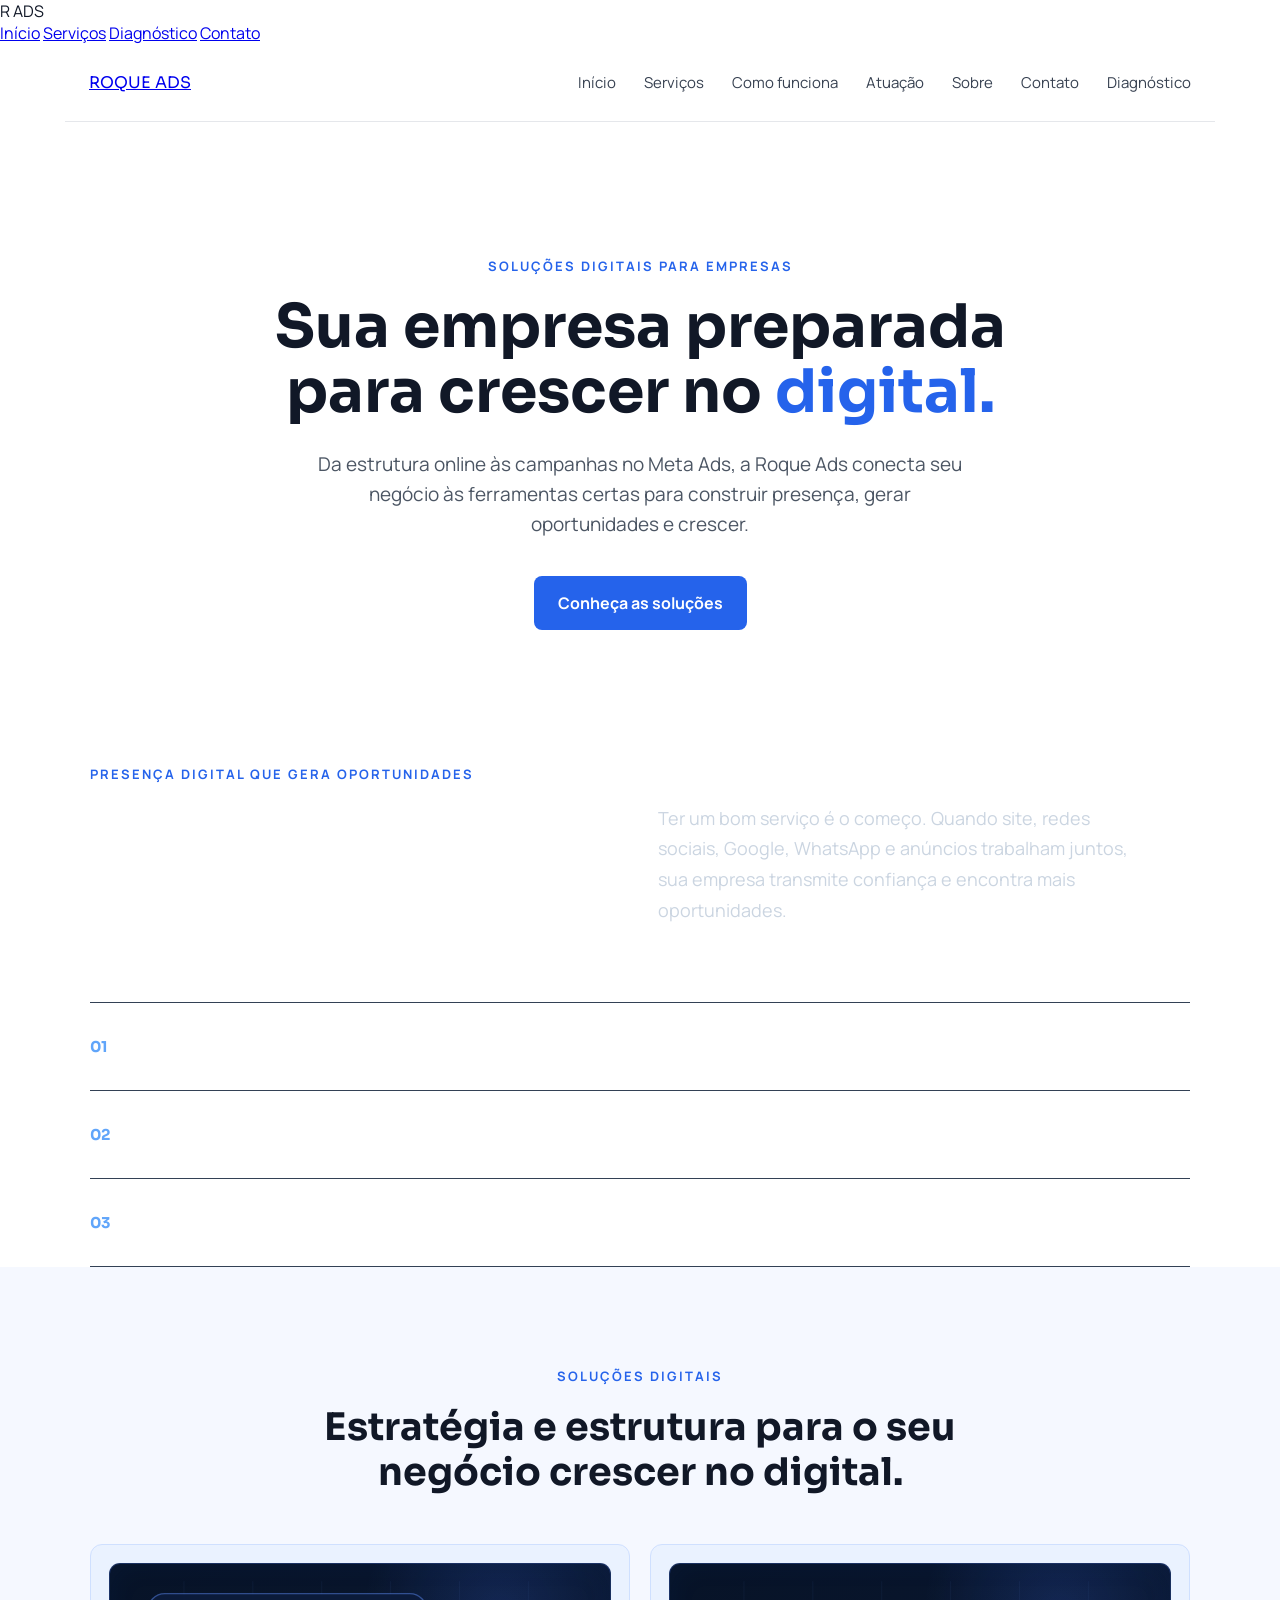
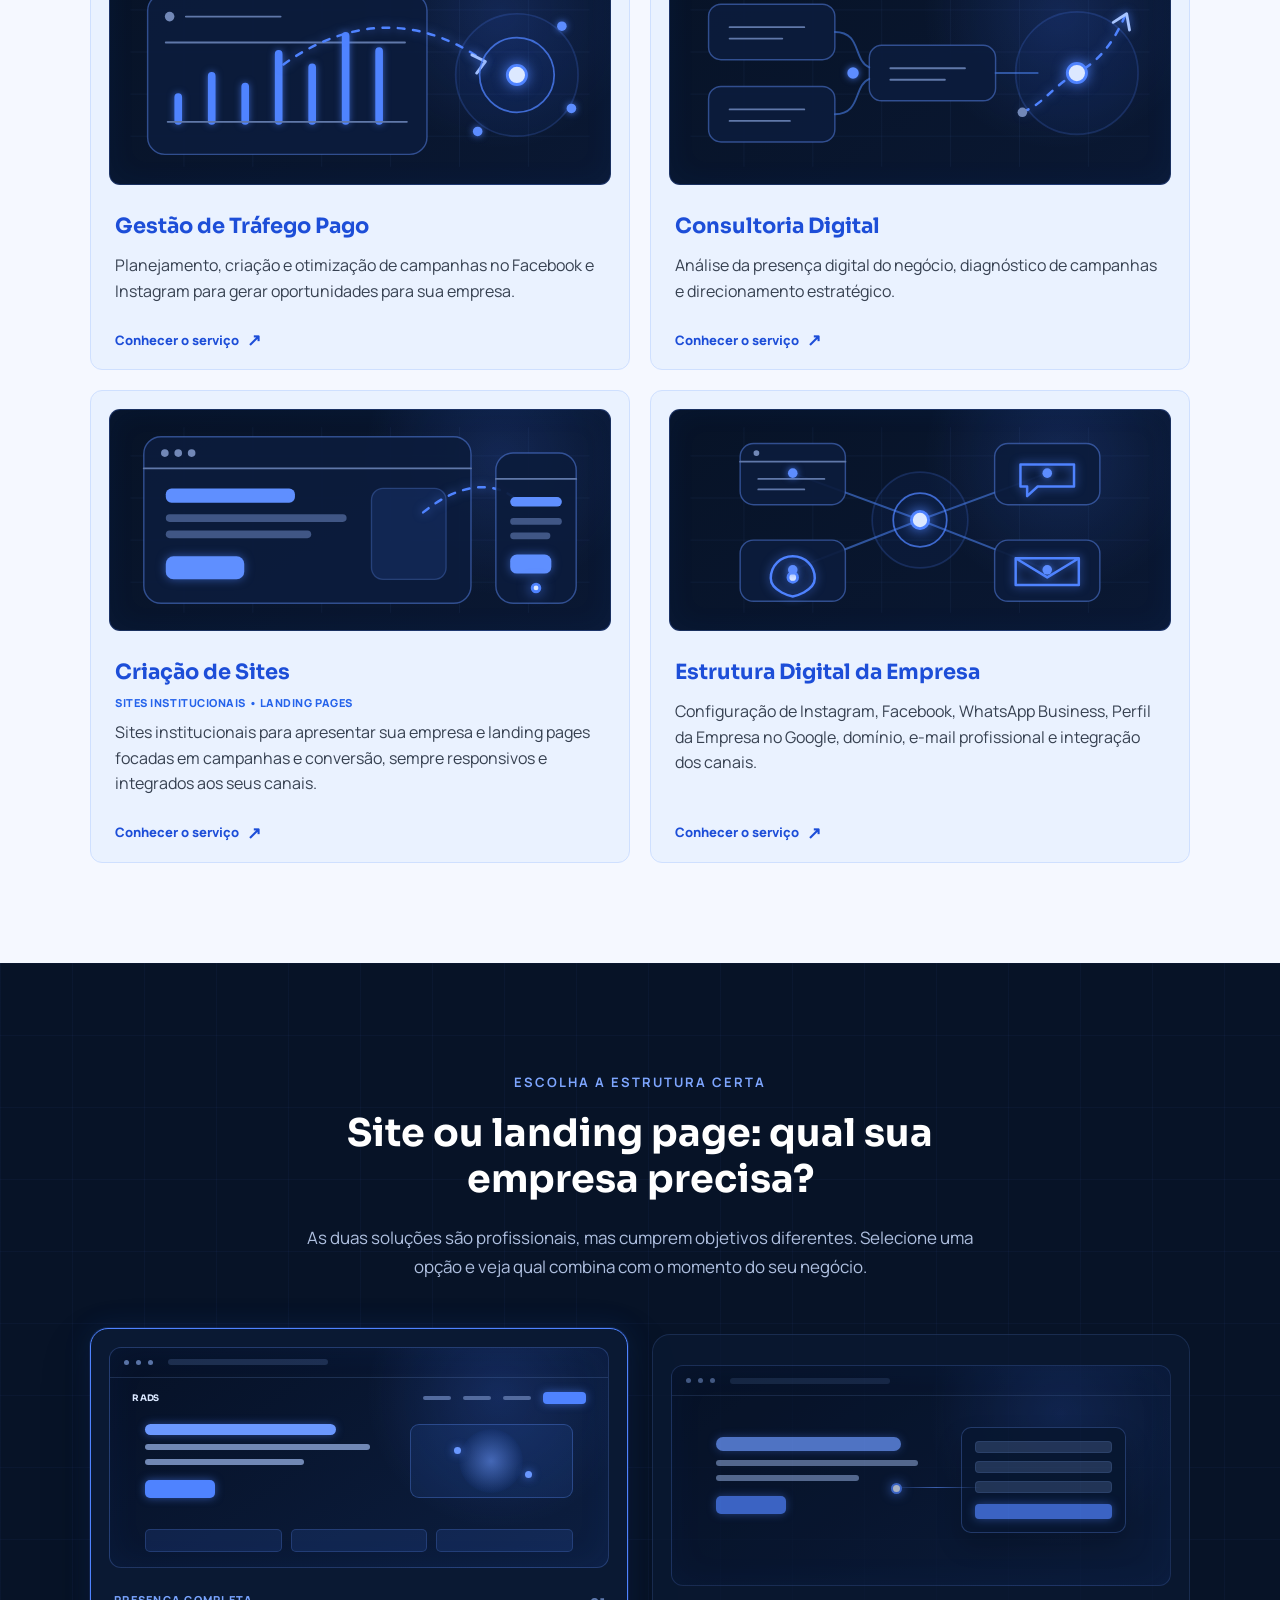
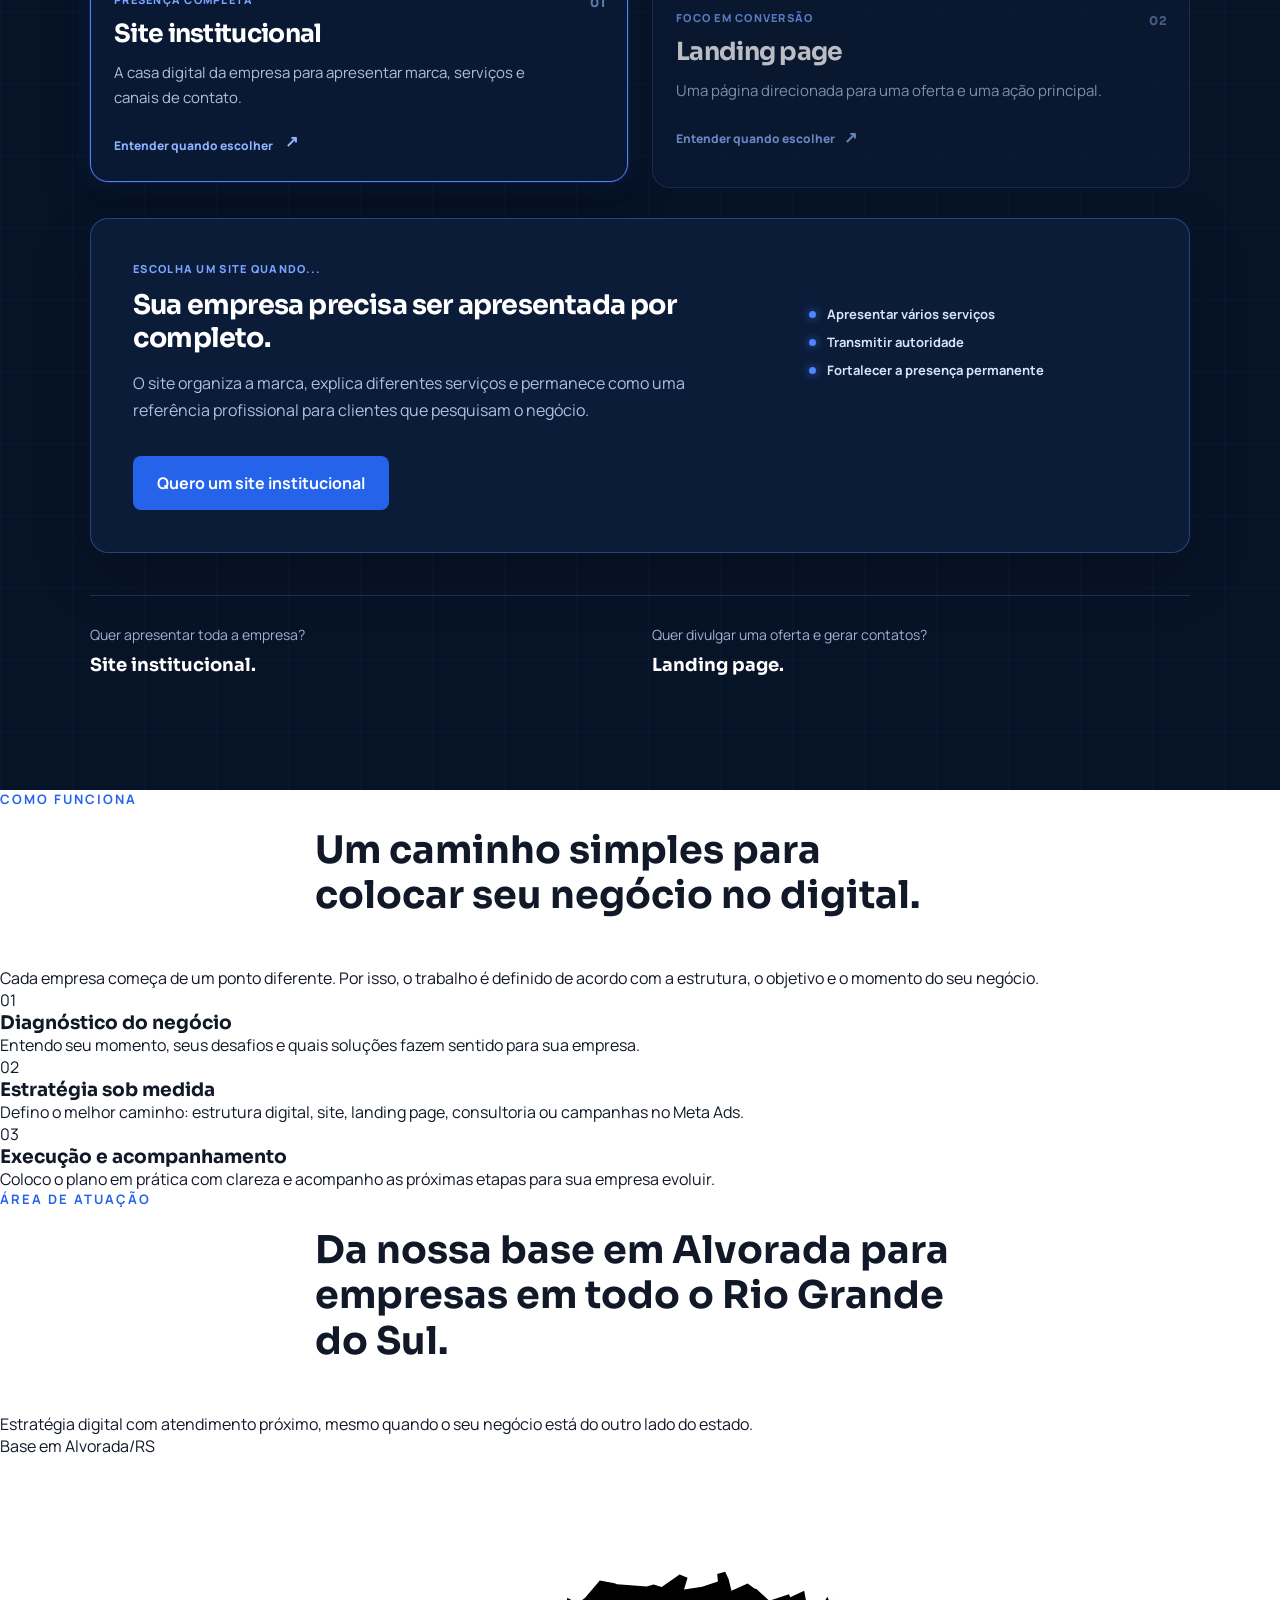
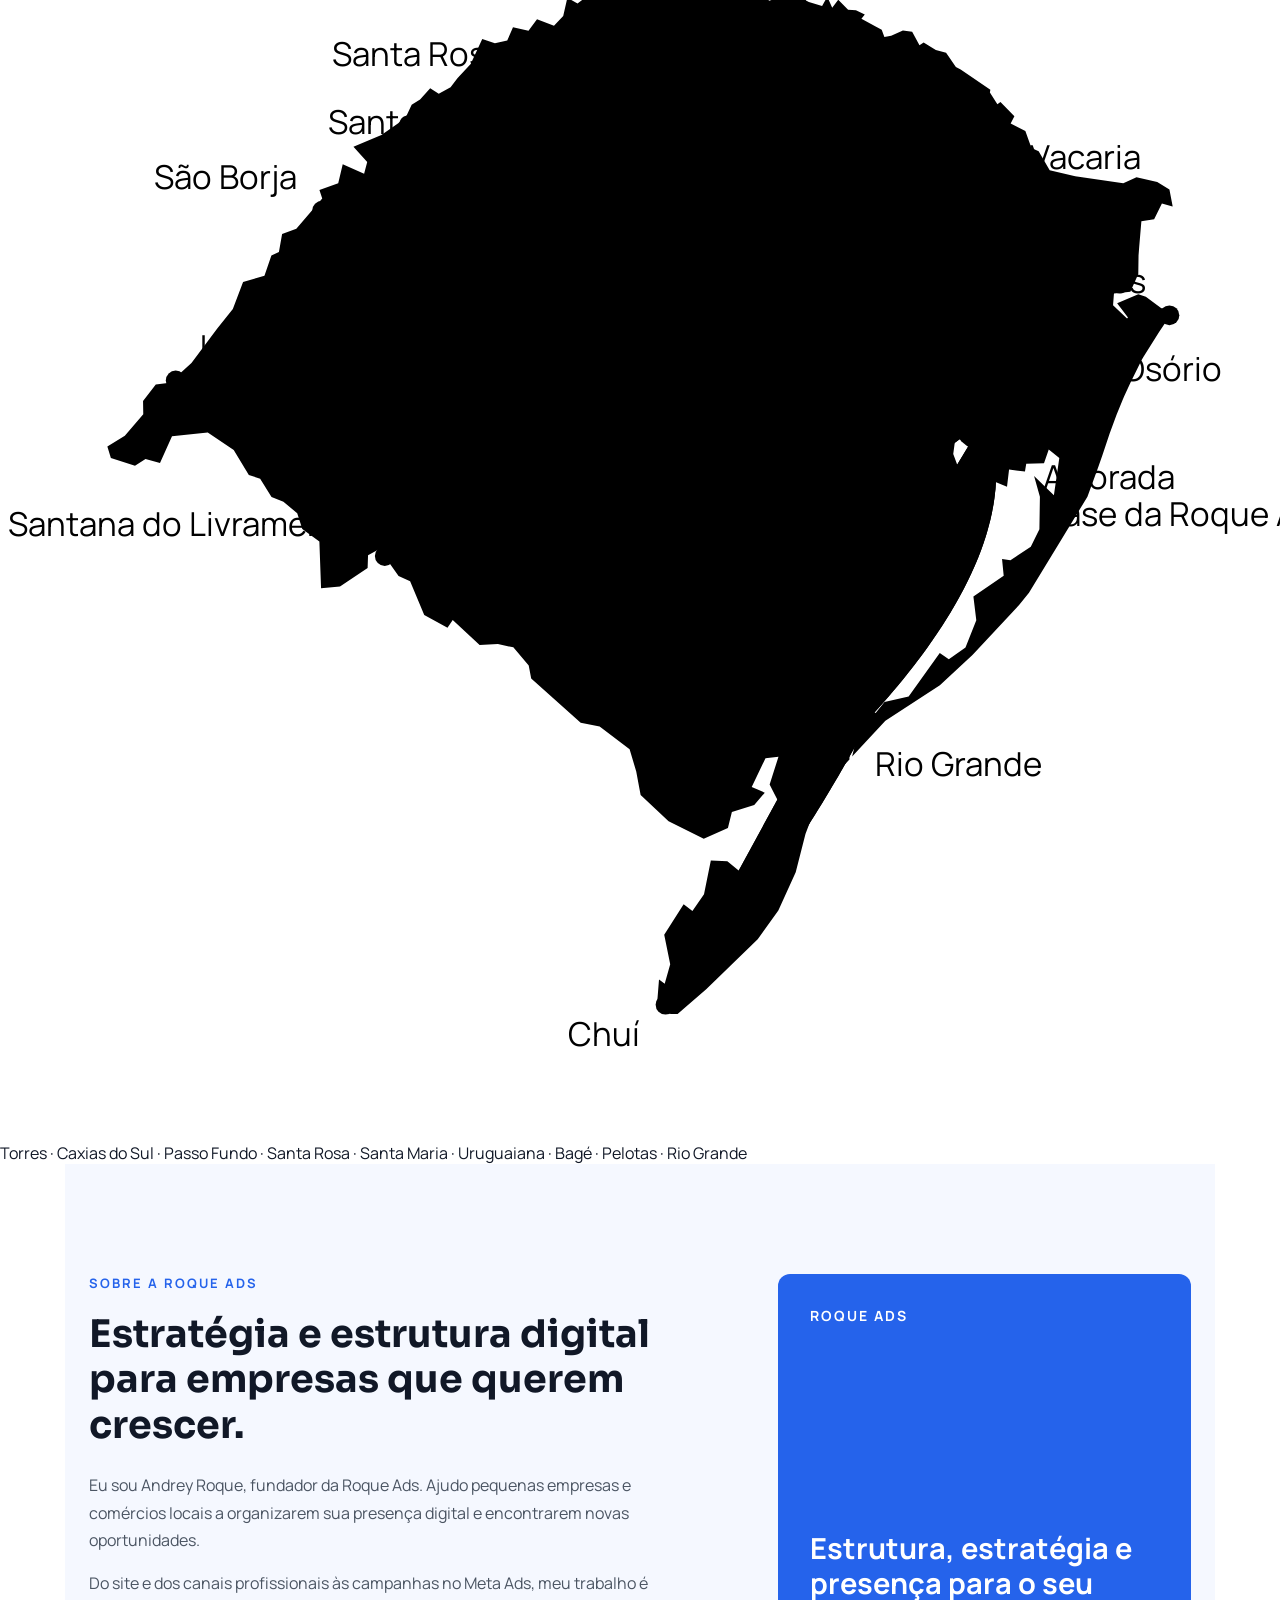
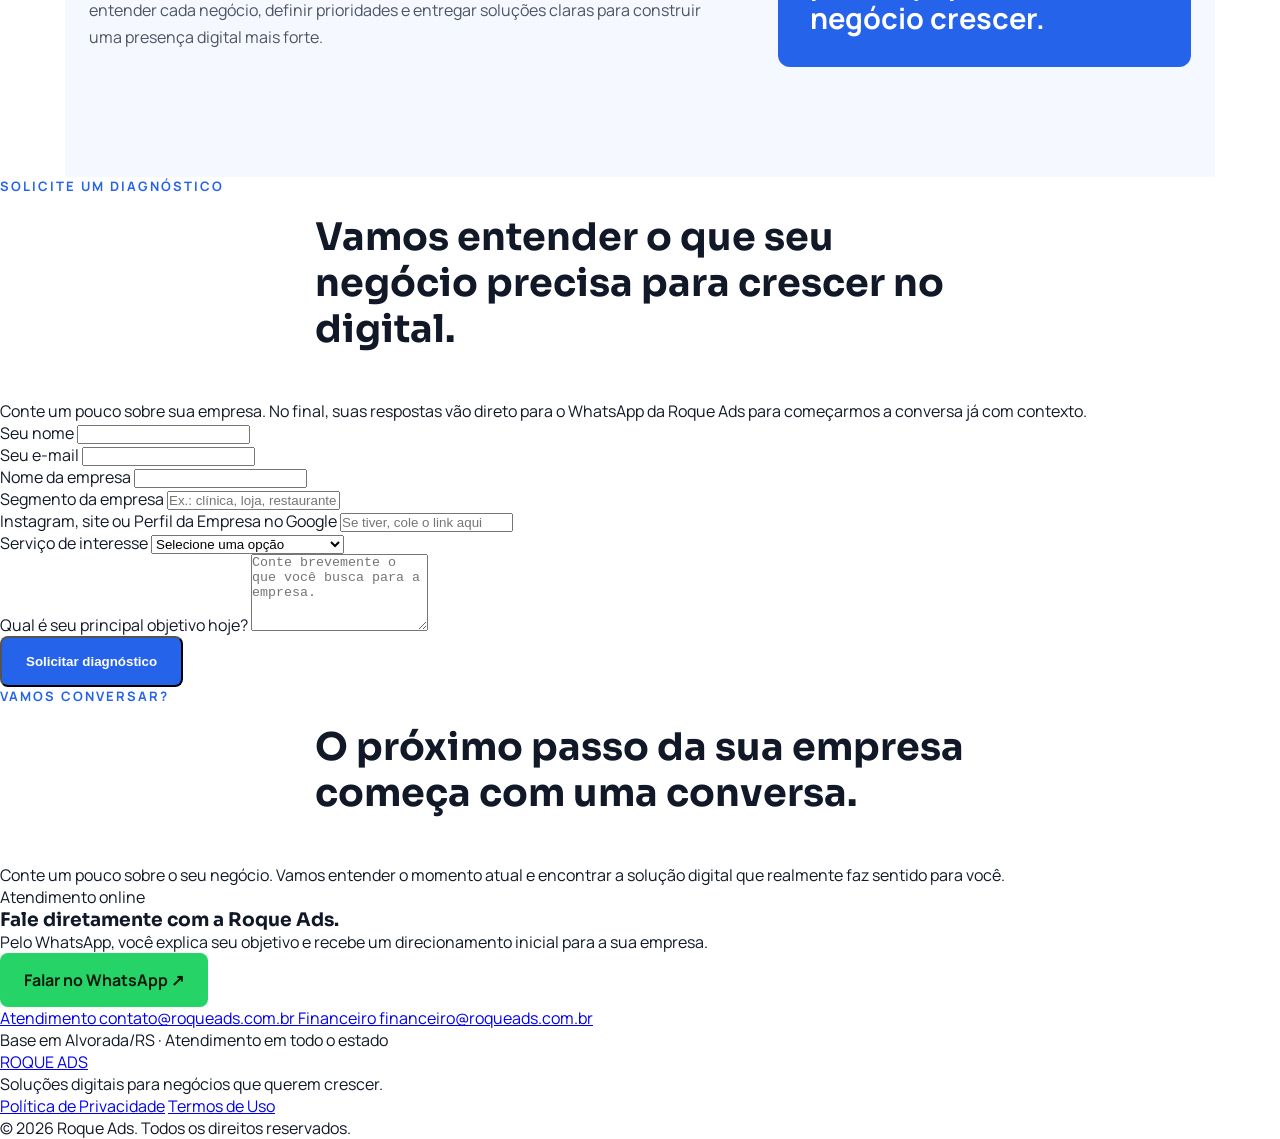
==== index.html @ 5cb8cf82 "Update index.html" ====
<!DOCTYPE html>
<html lang="pt-BR">
<head>
  <meta charset="UTF-8">
  <meta name="viewport" content="width=device-width, initial-scale=1.0">
 <title>Roque Ads | Tráfego Pago, Sites e Estrutura Digital</title>
  <meta name="description" content="Gestão de tráfego pago, criação de sites e landing pages, consultoria e estrutura digital para empresas e comércios locais.">
  <link rel="icon" href="data:image/svg+xml,%3Csvg xmlns='http://www.w3.org/2000/svg' viewBox='0%200%2064%2064'%3E%3Crect width='64' height='64' rx='14' fill='%230b1020'/%3E%3Ctext x='32' y='45' text-anchor='middle' font-family='Arial' font-size='40' font-weight='800' fill='white'%3ER%3C/text%3E%3Ccircle cx='53' cy='12' r='5' fill='%231677ff'/%3E%3C/svg%3E">
  <link rel="stylesheet" href="style.css">
  <link rel="preconnect" href="https://fonts.googleapis.com">
<link rel="preconnect" href="https://fonts.gstatic.com" crossorigin>
<link href="https://fonts.googleapis.com/css2?family=Manrope:wght@400;500;600;700;800&family=Sora:wght@600;700;800&display=swap" rel="stylesheet">
</head>

<body id="topo">
<div class="carregamento" aria-hidden="true">
  <div class="logo-carregamento">
    <span class="logo-carregamento-r">R</span>
    <span class="logo-carregamento-ads">ADS</span>
  </div>
</div>
  <nav class="menu-lateral" aria-label="Navegação rápida">
    <a href="#topo">Início</a>
    <a href="#servicos">Serviços</a>
    <a href="#diagnostico">Diagnóstico</a>
    <a href="#contato">Contato</a>
  </nav>
  <header class="cabecalho">
    <a class="logo logo-nova" href="#topo" aria-label="Roque Ads">
  <span class="logo-roque">ROQUE</span>
  <span class="logo-ads">ADS</span>
</a>

    <nav class="menu" aria-label="Navegação principal">
      <a href="#topo">Início</a>
      <a href="#servicos">Serviços</a>
      <a href="#processo">Como funciona</a>
      <a href="#atuacao">Atuação</a>
      <a href="#sobre">Sobre</a>
      <a href="#contato">Contato</a>
      <a class="menu-diagnostico" href="#diagnostico">Diagnóstico</a>
    </nav>
  </header>

 <main class="hero" id="inicio">
  <p class="sobretitulo">SOLUÇÕES DIGITAIS PARA EMPRESAS</p>

  <h1>
    Sua empresa preparada para crescer no
<span>digital.</span>
  </h1>

  <p class="descricao">
    Da estrutura online às campanhas no Meta Ads, a Roque Ads conecta seu negócio
    às ferramentas certas para construir presença, gerar oportunidades e crescer.
  </p>

  <a class="botao" href="#servicos">Conheça as soluções</a>

</main>
<section class="problema">
  <div class="problema-intro">
    <p class="sobretitulo">PRESENÇA DIGITAL QUE GERA OPORTUNIDADES</p>
    <h2>Seu negócio merece uma presença digital à altura do que entrega.</h2>

    <p>
      Ter um bom serviço é o começo. Quando site, redes sociais, Google,
      WhatsApp e anúncios trabalham juntos, sua empresa transmite confiança
      e encontra mais oportunidades.
    </p>
  </div>

  <div class="problemas-lista">
    <article>
      <span>01</span>
<h3>Sua empresa tem bons serviços, mas não aparece para as pessoas certas.</h3>
    </article>

    <article>
      <span>02</span>
      <h3>Seus canais digitais existem, mas não passam uma imagem profissional.</h3>
    </article>

    <article>
      <span>03</span>
      <h3>Você quer crescer no digital, mas não sabe qual deve ser o primeiro passo.</h3>
    </article>
  </div>
</section>
 <section class="servicos" id="servicos">
  <p class="sobretitulo">SOLUÇÕES DIGITAIS</p>
  <h2>Estratégia e estrutura para o seu negócio crescer no digital.</h2>

  <div class="cards">
    <article
      class="card card-servico"
      data-servico="trafego"
      role="button"
      tabindex="0"
      aria-haspopup="dialog"
      aria-controls="modal-servico"
      aria-label="Abrir detalhes sobre Gestão de Tráfego Pago"
    >
      <div class="card-ilustracao">
        <svg viewBox="0 0 520 230" role="img" aria-labelledby="ilustra-trafego-titulo">
          <title id="ilustra-trafego-titulo">Painel de campanha alcançando um público estratégico</title>
          <g class="ilustra-grade" aria-hidden="true">
            <path d="M20 48H500M20 92H500M20 136H500M20 180H500"></path>
            <path d="M76 18V212M148 18V212M220 18V212M292 18V212M364 18V212M436 18V212"></path>
          </g>
          <rect class="ilustra-painel" x="38" y="31" width="292" height="168" rx="18"></rect>
          <circle class="ilustra-ponto-suave" cx="61" cy="55" r="5"></circle>
          <path class="ilustra-linha-suave" d="M78 55H177M57 82H307"></path>
          <path class="ilustra-barra" d="M70 164V139M105 164V117M140 164V128M175 164V94M210 164V108M245 164V75M280 164V91"></path>
          <path class="ilustra-base" d="M59 165H309"></path>
          <path class="ilustra-neon ilustra-rota-card" d="M180 105C254 52 327 57 389 101"></path>
          <path class="ilustra-neon-forte" d="M377 95L391 102L382 114"></path>
          <circle class="ilustra-alvo-suave" cx="424" cy="116" r="64"></circle>
          <circle class="ilustra-alvo" cx="424" cy="116" r="39"></circle>
          <circle class="ilustra-neon-fill" cx="424" cy="116" r="10"></circle>
          <circle class="ilustra-ponto" cx="471" cy="65" r="5"></circle>
          <circle class="ilustra-ponto" cx="481" cy="151" r="5"></circle>
          <circle class="ilustra-ponto" cx="383" cy="175" r="5"></circle>
        </svg>
      </div>
      <h3>Gestão de Tráfego Pago</h3>
      <p>Planejamento, criação e otimização de campanhas no Facebook e Instagram para gerar oportunidades para sua empresa.</p>
      <span class="card-acao" aria-hidden="true">Conhecer o serviço <span>↗</span></span>
    </article>

    <article
      class="card card-servico"
      data-servico="consultoria"
      role="button"
      tabindex="0"
      aria-haspopup="dialog"
      aria-controls="modal-servico"
      aria-label="Abrir detalhes sobre Consultoria Digital"
    >
      <div class="card-ilustracao">
        <svg viewBox="0 0 520 230" role="img" aria-labelledby="ilustra-consultoria-titulo">
          <title id="ilustra-consultoria-titulo">Informações digitais organizadas em um direcionamento estratégico</title>
          <g class="ilustra-grade" aria-hidden="true">
            <path d="M20 48H500M20 92H500M20 136H500M20 180H500"></path>
            <path d="M76 18V212M148 18V212M220 18V212M292 18V212M364 18V212M436 18V212"></path>
          </g>
          <rect class="ilustra-painel" x="39" y="42" width="132" height="58" rx="13"></rect>
          <rect class="ilustra-painel" x="39" y="128" width="132" height="58" rx="13"></rect>
          <rect class="ilustra-painel" x="207" y="85" width="132" height="58" rx="13"></rect>
          <path class="ilustra-linha-suave" d="M61 66H139M61 78H116M61 152H139M61 164H124M229 109H307M229 121H286"></path>
          <path class="ilustra-conexao" d="M171 71C199 71 190 101 207 108M171 157C199 157 190 127 207 120M339 114H383"></path>
          <circle class="ilustra-ponto" cx="190" cy="114" r="6"></circle>
          <circle class="ilustra-alvo-suave" cx="424" cy="114" r="64"></circle>
          <path class="ilustra-neon ilustra-rota-card" d="M367 155C391 145 398 128 424 114C448 101 462 82 474 55"></path>
          <circle class="ilustra-neon-fill" cx="424" cy="114" r="10"></circle>
          <path class="ilustra-neon-forte" d="M462 61L476 52L479 69"></path>
          <circle class="ilustra-ponto-suave" cx="367" cy="155" r="5"></circle>
        </svg>
      </div>
      <h3>Consultoria Digital</h3>
      <p>Análise da presença digital do negócio, diagnóstico de campanhas e direcionamento estratégico.</p>
      <span class="card-acao" aria-hidden="true">Conhecer o serviço <span>↗</span></span>
    </article>

    <article
      class="card card-servico"
      data-servico="sites"
      role="button"
      tabindex="0"
      aria-haspopup="dialog"
      aria-controls="modal-servico"
      aria-label="Abrir detalhes sobre Sites e Landing Pages"
    >
      <div class="card-ilustracao">
        <svg viewBox="0 0 520 230" role="img" aria-labelledby="ilustra-sites-titulo">
          <title id="ilustra-sites-titulo">Site profissional adaptado para computador e celular</title>
          <g class="ilustra-grade" aria-hidden="true">
            <path d="M20 48H500M20 92H500M20 136H500M20 180H500"></path>
            <path d="M76 18V212M148 18V212M220 18V212M292 18V212M364 18V212M436 18V212"></path>
          </g>
          <rect class="ilustra-painel" x="34" y="28" width="342" height="174" rx="18"></rect>
          <path class="ilustra-base" d="M34 61H376"></path>
          <circle class="ilustra-ponto-suave" cx="56" cy="45" r="4"></circle>
          <circle class="ilustra-ponto-suave" cx="70" cy="45" r="4"></circle>
          <circle class="ilustra-ponto-suave" cx="84" cy="45" r="4"></circle>
          <rect class="ilustra-bloco" x="57" y="82" width="135" height="15" rx="6"></rect>
          <rect class="ilustra-bloco-suave" x="57" y="109" width="189" height="8" rx="4"></rect>
          <rect class="ilustra-bloco-suave" x="57" y="126" width="152" height="8" rx="4"></rect>
          <rect class="ilustra-botao" x="57" y="153" width="82" height="24" rx="8"></rect>
          <rect class="ilustra-superficie" x="272" y="82" width="78" height="95" rx="12"></rect>
          <path class="ilustra-neon ilustra-rota-card" d="M326 107C363 77 397 74 420 91"></path>
          <rect class="ilustra-painel ilustra-celular" x="402" y="45" width="84" height="157" rx="18"></rect>
          <path class="ilustra-base" d="M402 72H486"></path>
          <rect class="ilustra-bloco" x="417" y="91" width="54" height="10" rx="5"></rect>
          <rect class="ilustra-bloco-suave" x="417" y="113" width="54" height="7" rx="3.5"></rect>
          <rect class="ilustra-bloco-suave" x="417" y="128" width="42" height="7" rx="3.5"></rect>
          <rect class="ilustra-botao" x="417" y="151" width="43" height="20" rx="7"></rect>
          <circle class="ilustra-neon-fill" cx="444" cy="186" r="4"></circle>
        </svg>
      </div>
      <h3>Criação de Sites</h3>
      <span class="card-servico-tag">Sites institucionais • Landing pages</span>
      <p>Sites institucionais para apresentar sua empresa e landing pages focadas em campanhas e conversão, sempre responsivos e integrados aos seus canais.</p>
      <span class="card-acao" aria-hidden="true">Conhecer o serviço <span>↗</span></span>
    </article>

    <article
      class="card card-servico"
      data-servico="estrutura"
      role="button"
      tabindex="0"
      aria-haspopup="dialog"
      aria-controls="modal-servico"
      aria-label="Abrir detalhes sobre Estrutura Digital da Empresa"
    >
      <div class="card-ilustracao">
        <svg viewBox="0 0 520 230" role="img" aria-labelledby="ilustra-estrutura-titulo">
          <title id="ilustra-estrutura-titulo">Canais digitais conectados em uma estrutura profissional</title>
          <g class="ilustra-grade" aria-hidden="true">
            <path d="M20 48H500M20 92H500M20 136H500M20 180H500"></path>
            <path d="M76 18V212M148 18V212M220 18V212M292 18V212M364 18V212M436 18V212"></path>
          </g>
          <path class="ilustra-conexao" d="M260 115L127 66M260 115L393 66M260 115L127 167M260 115L393 167"></path>
          <circle class="ilustra-alvo-suave" cx="260" cy="115" r="50"></circle>
          <circle class="ilustra-alvo" cx="260" cy="115" r="28"></circle>
          <circle class="ilustra-neon-fill" cx="260" cy="115" r="9"></circle>
          <rect class="ilustra-painel" x="72" y="35" width="110" height="64" rx="14"></rect>
          <path class="ilustra-base" d="M72 54H182"></path>
          <circle class="ilustra-ponto-suave" cx="89" cy="45" r="3"></circle>
          <path class="ilustra-linha-suave" d="M91 72H160M91 83H139"></path>
          <rect class="ilustra-painel" x="338" y="35" width="110" height="64" rx="14"></rect>
          <path class="ilustra-neon" d="M365 57H421V80H383L372 90V80H365Z"></path>
          <rect class="ilustra-painel" x="72" y="136" width="110" height="64" rx="14"></rect>
          <path class="ilustra-neon" d="M127 153C114 153 104 163 104 176C104 190 127 195 127 195C127 195 150 190 150 176C150 163 140 153 127 153Z"></path>
          <circle class="ilustra-neon-fill" cx="127" cy="175" r="5"></circle>
          <rect class="ilustra-painel" x="338" y="136" width="110" height="64" rx="14"></rect>
          <path class="ilustra-neon" d="M360 155H426V183H360ZM360 155L393 175L426 155"></path>
          <circle class="ilustra-ponto" cx="127" cy="66" r="5"></circle>
          <circle class="ilustra-ponto" cx="393" cy="66" r="5"></circle>
          <circle class="ilustra-ponto" cx="127" cy="167" r="5"></circle>
          <circle class="ilustra-ponto" cx="393" cy="167" r="5"></circle>
        </svg>
      </div>
      <h3>Estrutura Digital da Empresa</h3>
      <p>Configuração de Instagram, Facebook, WhatsApp Business, Perfil da Empresa no Google, domínio, e-mail profissional e integração dos canais.</p>
      <span class="card-acao" aria-hidden="true">Conhecer o serviço <span>↗</span></span>
    </article>
  </div>
</section>
<div class="modal-servico" id="modal-servico" aria-hidden="true" hidden>
  <div class="modal-servico-fundo" data-fechar-modal></div>

  <section
    class="modal-servico-painel"
    role="dialog"
    aria-modal="true"
    aria-labelledby="modal-servico-titulo"
    aria-describedby="modal-servico-resumo modal-servico-ideal"
    tabindex="-1"
  >
    <button class="modal-servico-fechar" type="button" data-fechar-modal aria-label="Fechar detalhes do serviço">
      <span aria-hidden="true">×</span>
    </button>

    <p class="modal-servico-etiqueta">SOLUÇÃO ROQUE ADS</p>
    <h3 id="modal-servico-titulo"></h3>
    <div class="modal-servico-imagem" aria-hidden="true"></div>

    <div class="modal-sites" hidden>
      <div class="modal-sites-abas" role="tablist" aria-label="Escolha entre site institucional e landing page">
        <button
          class="modal-site-aba ativo"
          id="modal-site-aba-site"
          type="button"
          role="tab"
          aria-selected="true"
          aria-controls="modal-site-painel-site"
          data-modal-site-tipo="site"
        >
          Site institucional
        </button>
        <button
          class="modal-site-aba"
          id="modal-site-aba-landing"
          type="button"
          role="tab"
          aria-selected="false"
          aria-controls="modal-site-painel-landing"
          tabindex="-1"
          data-modal-site-tipo="landing"
        >
          Landing page
        </button>
      </div>

      <div
        class="modal-site-painel"
        id="modal-site-painel-site"
        role="tabpanel"
        aria-labelledby="modal-site-aba-site"
        data-modal-site-painel="site"
      >
        <div>
          <span>O que é</span>
          <p id="modal-site-resumo-site">Um site institucional é a presença digital completa da empresa: apresenta a marca, organiza os serviços e oferece caminhos claros para conhecer e contatar o negócio.</p>
        </div>
        <div>
          <span>Para quem é indicado</span>
          <p id="modal-site-ideal-site">Empresas que precisam transmitir autoridade, apresentar diferentes serviços e construir uma presença profissional permanente.</p>
        </div>
      </div>

      <div
        class="modal-site-painel"
        id="modal-site-painel-landing"
        role="tabpanel"
        aria-labelledby="modal-site-aba-landing"
        data-modal-site-painel="landing"
        hidden
      >
        <div>
          <span>O que é</span>
          <p id="modal-site-resumo-landing">Uma landing page é uma página criada em torno de uma única oferta e uma ação principal, conduzindo o visitante diretamente para o contato, cadastro ou pedido.</p>
        </div>
        <div>
          <span>Para quem é indicado</span>
          <p id="modal-site-ideal-landing">Campanhas de anúncios, lançamentos ou serviços específicos que precisam transformar visitas em oportunidades com menos distrações.</p>
        </div>
      </div>
    </div>

    <div class="modal-servico-grid">
      <div class="modal-servico-explicacao">
        <span>O que é o serviço</span>
        <p class="modal-servico-resumo" id="modal-servico-resumo"></p>
      </div>

      <div class="modal-servico-ideal">
        <span>Para quem é indicado</span>
        <p id="modal-servico-ideal"></p>
      </div>
    </div>

    <a class="botao modal-servico-cta" href="#diagnostico">
      Solicitar diagnóstico
    </a>
  </section>
</div>

<section class="comparacao-web" id="site-ou-landing">
  <div class="comparacao-web-cabecalho">
    <p class="sobretitulo">ESCOLHA A ESTRUTURA CERTA</p>
    <h2>Site ou landing page: qual sua empresa precisa?</h2>
    <p>
      As duas soluções são profissionais, mas cumprem objetivos diferentes.
      Selecione uma opção e veja qual combina com o momento do seu negócio.
    </p>
  </div>

  <div class="comparacao-web-abas" role="tablist" aria-label="Comparação entre site institucional e landing page">
    <button
      class="comparacao-web-card ativo"
      id="comparacao-aba-site"
      type="button"
      role="tab"
      aria-selected="true"
      aria-controls="comparacao-painel-site"
      data-comparacao-tipo="site"
    >
      <span class="comparacao-preview comparacao-preview-site" aria-hidden="true">
        <span class="preview-barra">
          <span></span><span></span><span></span><i></i>
        </span>
        <span class="preview-site-menu">
          <b>R ADS</b><i></i><i></i><i></i><em></em>
        </span>
        <span class="preview-site-hero">
          <span class="preview-site-copy"><i></i><i></i><i></i><b></b></span>
          <span class="preview-site-imagem"><i></i><i></i></span>
        </span>
        <span class="preview-site-secoes"><i></i><i></i><i></i></span>
      </span>
      <span class="comparacao-card-numero">01</span>
      <span class="comparacao-card-etiqueta">PRESENÇA COMPLETA</span>
      <span class="comparacao-card-titulo">Site institucional</span>
      <span class="comparacao-card-texto">A casa digital da empresa para apresentar marca, serviços e canais de contato.</span>
      <span class="comparacao-card-acao">Entender quando escolher <i aria-hidden="true">↗</i></span>
    </button>

    <button
      class="comparacao-web-card"
      id="comparacao-aba-landing"
      type="button"
      role="tab"
      aria-selected="false"
      aria-controls="comparacao-painel-landing"
      tabindex="-1"
      data-comparacao-tipo="landing"
    >
      <span class="comparacao-preview comparacao-preview-landing" aria-hidden="true">
        <span class="preview-barra">
          <span></span><span></span><span></span><i></i>
        </span>
        <span class="preview-landing-conteudo">
          <span class="preview-landing-copy"><i></i><i></i><i></i><b></b></span>
          <span class="preview-landing-form"><i></i><i></i><i></i><b></b></span>
        </span>
        <span class="preview-landing-fluxo"></span>
      </span>
      <span class="comparacao-card-numero">02</span>
      <span class="comparacao-card-etiqueta">FOCO EM CONVERSÃO</span>
      <span class="comparacao-card-titulo">Landing page</span>
      <span class="comparacao-card-texto">Uma página direcionada para uma oferta e uma ação principal.</span>
      <span class="comparacao-card-acao">Entender quando escolher <i aria-hidden="true">↗</i></span>
    </button>
  </div>

  <div class="comparacao-web-paineis">
    <article
      class="comparacao-web-painel"
      id="comparacao-painel-site"
      role="tabpanel"
      aria-labelledby="comparacao-aba-site"
      data-comparacao-painel="site"
    >
      <div class="comparacao-painel-texto">
        <p class="comparacao-painel-etiqueta">ESCOLHA UM SITE QUANDO...</p>
        <h3>Sua empresa precisa ser apresentada por completo.</h3>
        <p>O site organiza a marca, explica diferentes serviços e permanece como uma referência profissional para clientes que pesquisam o negócio.</p>
      </div>
      <div class="comparacao-painel-sinais" aria-label="Situações indicadas para um site institucional">
        <span>Apresentar vários serviços</span>
        <span>Transmitir autoridade</span>
        <span>Fortalecer a presença permanente</span>
      </div>
      <a class="botao comparacao-web-cta" href="#diagnostico" data-selecionar-servico="Criação de Site Institucional">Quero um site institucional</a>
    </article>

    <article
      class="comparacao-web-painel"
      id="comparacao-painel-landing"
      role="tabpanel"
      aria-labelledby="comparacao-aba-landing"
      data-comparacao-painel="landing"
      hidden
    >
      <div class="comparacao-painel-texto">
        <p class="comparacao-painel-etiqueta">ESCOLHA UMA LANDING PAGE QUANDO...</p>
        <h3>Existe uma oferta e uma ação principal.</h3>
        <p>A landing page reduz distrações e conduz quem veio de uma campanha diretamente para o contato, cadastro ou pedido.</p>
      </div>
      <div class="comparacao-painel-sinais" aria-label="Situações indicadas para uma landing page">
        <span>Receber tráfego de anúncios</span>
        <span>Divulgar uma oferta específica</span>
        <span>Transformar visitas em contatos</span>
      </div>
      <a class="botao comparacao-web-cta" href="#diagnostico" data-selecionar-servico="Criação de Landing Page">Quero uma landing page</a>
    </article>
  </div>

  <div class="comparacao-web-resumo" aria-label="Resumo da comparação">
    <p><span>Quer apresentar toda a empresa?</span><strong>Site institucional.</strong></p>
    <p><span>Quer divulgar uma oferta e gerar contatos?</span><strong>Landing page.</strong></p>
  </div>
</section>

<section class="processo" id="processo">
  <div class="processo-intro">
    <p class="sobretitulo">COMO FUNCIONA</p>
    <h2>Um caminho simples para colocar seu negócio no digital.</h2>

    <p>
      Cada empresa começa de um ponto diferente. Por isso, o trabalho é definido
      de acordo com a estrutura, o objetivo e o momento do seu negócio.
    </p>
  </div>

  <div class="passos">
    <article class="passo">
      <span>01</span>
      <div>
        <h3>Diagnóstico do negócio</h3>
        <p>Entendo seu momento, seus desafios e quais soluções fazem sentido para sua empresa.</p>
      </div>
    </article>

    <article class="passo">
      <span>02</span>
      <div>
        <h3>Estratégia sob medida</h3>
        <p>Defino o melhor caminho: estrutura digital, site, landing page, consultoria ou campanhas no Meta Ads.</p>
      </div>
    </article>

    <article class="passo">
      <span>03</span>
      <div>
        <h3>Execução e acompanhamento</h3>
        <p>Coloco o plano em prática com clareza e acompanho as próximas etapas para sua empresa evoluir.</p>
      </div>
    </article>
  </div>
</section>
<section class="atuacao" id="atuacao">
  <div class="atuacao-conteudo">
    <div class="atuacao-texto">
      <p class="sobretitulo">ÁREA DE ATUAÇÃO</p>

      <h2>
        Da nossa base em Alvorada para empresas em todo o
        <span>Rio Grande do Sul.</span>
      </h2>

      <p>
        Estratégia digital com atendimento próximo, mesmo quando o seu negócio
        está do outro lado do estado.
      </p>

      <div class="atuacao-base">
        <span aria-hidden="true"></span>
        Base em Alvorada/RS
      </div>
    </div>

    <div class="atuacao-mapa">
      <svg
        class="mapa-rs"
        viewBox="0 0 620 620"
        role="img"
        aria-labelledby="titulo-mapa-rs descricao-mapa-rs"
      >
        <title id="titulo-mapa-rs">Área de atuação da Roque Ads no Rio Grande do Sul</title>
        <desc id="descricao-mapa-rs">
          Mapa do Rio Grande do Sul com rotas ilustrativas partindo de Alvorada
          em direção a diferentes cidades do estado.
        </desc>

        <path
          class="mapa-rs-forma"
          d="M372.586,69.663L382.192,66.441L382.734,67.875L389.522,64.764L390.392,69.515L391.791,70.259L398.199,72.216L400.717,67.64L403.104,73.063L406.027,69.089L410.8,74.005L414.599,74.218L418.889,76.339L417.248,78.327L427.076,83.706L428.371,87.237L431.666,86.632L437.342,84.052L441.828,84.701L445.372,91.22L447.386,89.899L453.291,93.47L458.261,94.798L463.002,101.739L465.323,102.921L479.703,112.783L479.487,114.107L483.096,119.761L484.607,118.651L491.349,125.545L489.544,129.043L496.658,132.757L499.601,140.911L503.099,142.5L508.442,151.69L520.807,154.641L544.093,158.055L550.495,155.154L560.539,157.378L566.444,161.009L568,169.2L567.935,169.282L562.801,167.777L559.035,175.468L552.855,176.414L551.796,188.937L551.482,193.076L551.358,201.996L547.52,210.575L539.575,211.391L539.13,217.123L545.904,223.49L546.362,223.078L541.111,216.179L551.358,211.826L555.02,213.009L562.206,218.278L567.359,221.277L561.435,230.133L553.673,242.427L552.921,243.774L547.435,254.87L544.42,261.465L543.661,263.312L540.791,270.231L537.449,279.364L533.931,289.892L532.113,295.086L526.725,309.938L498.417,356.326L493.52,362.431L471.032,386.504L455.259,401.183L428.861,418.389L412.755,435.667L416.81,418.635L411.389,411.974L416.555,410.443L424.16,414.638L428.416,409.288L440.121,406.665L455.194,385.553L459.582,388.621L467.664,382.9L472.895,369.674L471.489,358.167L486.163,348.166L485.365,340L489.433,340.602L499.294,334.12L503.459,325.597L503.701,309.938L500.883,299.874L510.482,309.126L513.104,291.103L507.991,287.024L505.682,293.655L497.084,293.851L496.469,297.624L488.766,296.715L487.772,305.007L479.559,301.686L479.081,291.656L472.935,290.142L466.114,281.306L465.375,274.943L463.479,276.092L461.727,289.143L463.885,294.934L469.456,294.813L474.314,305.083L468.606,303.794L465.84,308.345L462.348,320.974L458.287,320.776L456.757,331.379L458.823,338.202L453.847,338.179L450.545,346.076L454.292,354.593L448.027,356.7L442.083,359.603L442.711,368.473L430.11,369.75L423.067,371.671L417.137,386.236L416.921,393.625L415.449,401.199L407.838,401.468L403.182,408.357L401.024,413.044L410.297,420.145L403.496,421.463L411.48,424.932L411.448,437.095L398.644,450.75L390.15,473.269L385.422,491.805L377.006,510.281L367.014,524.26L342.199,548.317L328.218,560.401L324.818,560.393L318.226,556.108L319.207,543.687L321.967,545.797L324.634,536.356L321.731,522.094L331.141,507.237L335.398,510.53L341.008,502.424L344.311,486.093L352.308,486.38L363.385,495.527L370.5,489.213L377.202,473.976L378.419,460.222L372.788,449.295L377.071,435.852L370.794,436.516L364.111,450.425L370.447,453.204L365.334,459.168L354.505,462.539L352.583,470.351L340.878,475.576L323.843,467.014L310.301,454.358L308.176,442.999L304.965,432.208L290.455,421.116L281.267,419.313L257.295,397.895L256.098,391.568L248.644,382.831L241.163,381.237L232.322,381.712L219.29,369.613L216.759,373.302L205.492,367.187L198.652,350.791L193.055,348.281L183.795,335.186L178.27,338.156L178.067,344.414L164.688,353.386L155.514,354.15L154.696,331.592L146.425,325.49L143.966,317.828L137.283,312.329L131.515,309.992L126.016,301.117L120.53,299.306L113.206,287.243L100.631,278.744L83.316,280.618L77.496,293.586L70.486,291.542L65.386,294.904L53.707,291.095L52,285.556L60.468,280.361L69.394,269.907L69.289,263.546L75.456,255.495L82.224,254.697L92.739,245.151L105.235,228.361L112.787,218.983L117.738,205.857L128.095,202.842L131.457,193.009L135.099,191.268L136.642,182.561L143.541,180.106L156.083,165.431L154.723,161.299L163.825,158.055L166.009,148.851L176.367,153.385L177.871,147.766L171.201,140.392L184.737,134.604L192.891,128.991L197.018,125.079L199.398,120.005L203.465,117.518L208.376,111.969L212.522,114.721L218.25,111.562L221.559,107.163L227.98,100.218L233.591,88.166L239.718,90.224L245.695,88.911L248.48,82.46L255.987,84.155L260.12,78.563L268.339,81.701L272.806,77.068L274.82,68.228L279.731,70.994L283.425,68.162L290.513,59.875L297.674,61.132L298.812,61.669L305.481,62.169L313.198,62.676L316.591,61.72L320.489,62.999L329.173,56.936L333.044,58.487L331.324,64.183L340.139,62.889L347.757,60.294L347.397,56.679L351.249,55.599L352.903,59.045L354.296,64.764L362.136,61.272L365.425,63.705L366.439,63.896Z"
        ></path>

        <g
          class="mapa-conjunto"
          data-conjunto="0"
          data-cidades="Torres · Caxias do Sul · Passo Fundo · Santa Rosa · Santa Maria · Uruguaiana · Bagé · Pelotas · Rio Grande"
        >
        <g class="mapa-destino-grupo">
          <path class="mapa-rota mapa-caminho-animado" d="M477.745 271.063 C525 247 548 229 566.437 221.983"></path>
          <circle class="mapa-ponto" cx="566.437" cy="221.983" r="4.8"></circle>
          <text class="mapa-cidade" x="555" y="211" text-anchor="end">Torres</text>
        </g>

        <g class="mapa-destino-grupo">
          <path class="mapa-rota mapa-caminho-animado" d="M477.745 271.063 C494 248 486 224 471.461 209.471"></path>
          <circle class="mapa-ponto" cx="471.461" cy="209.471" r="4.8"></circle>
          <text class="mapa-cidade" x="460" y="198" text-anchor="end">Caxias do Sul</text>
        </g>

        <g class="mapa-destino-grupo">
          <path class="mapa-rota mapa-caminho-animado" d="M477.745 271.063 C461 232 423 162 391.211 141.971"></path>
          <circle class="mapa-ponto" cx="391.211" cy="141.971" r="4.8"></circle>
          <text class="mapa-cidade" x="380" y="130" text-anchor="end">Passo Fundo</text>
        </g>

        <g class="mapa-destino-grupo">
          <path class="mapa-rota mapa-caminho-animado" d="M477.745 271.063 C446 218 310 127 255.542 112.923"></path>
          <circle class="mapa-ponto" cx="255.542" cy="112.923" r="4.8"></circle>
          <text class="mapa-cidade" x="244" y="101" text-anchor="end">Santa Rosa</text>
        </g>

        <g class="mapa-destino-grupo">
          <path class="mapa-rota mapa-caminho-animado" d="M477.745 271.063 C430 258 342 253 300.047 248.763"></path>
          <circle class="mapa-ponto" cx="300.047" cy="248.763" r="4.8"></circle>
          <text class="mapa-cidade" x="288" y="238" text-anchor="end">Santa Maria</text>
        </g>

        <g class="mapa-destino-grupo">
          <path class="mapa-rota mapa-caminho-animado" d="M477.745 271.063 C423 289 161 276 85.109 253.552"></path>
          <circle class="mapa-ponto" cx="85.109" cy="253.552" r="4.8"></circle>
          <text class="mapa-cidade" x="97" y="243">Uruguaiana</text>
        </g>

        <g class="mapa-destino-grupo">
          <path class="mapa-rota mapa-caminho-animado" d="M477.745 271.063 C442 307 330 352 280.029 373.204"></path>
          <circle class="mapa-ponto" cx="280.029" cy="373.204" r="4.8"></circle>
          <text class="mapa-cidade" x="267" y="367" text-anchor="end">Bagé</text>
        </g>

        <g class="mapa-destino-grupo">
          <path class="mapa-rota mapa-caminho-animado" d="M477.745 271.063 C466 326 420 378 395.407 407.05"></path>
          <circle class="mapa-ponto" cx="395.407" cy="407.05" r="4.8"></circle>
          <text class="mapa-cidade" x="383" y="399" text-anchor="end">Pelotas</text>
        </g>

        <g class="mapa-destino-grupo">
          <path class="mapa-rota mapa-caminho-animado" d="M477.745 271.063 C500 331 439 399 411.356 427.315"></path>
          <circle class="mapa-ponto" cx="411.356" cy="427.315" r="4.8"></circle>
          <text class="mapa-cidade" x="424" y="445">Rio Grande</text>
        </g>
        </g>

        <g
          class="mapa-conjunto"
          data-conjunto="1"
          data-cidades="Osório · Lajeado · Vacaria · Erechim · Santo Ângelo · Cruz Alta · São Borja · Santana do Livramento · Chuí"
        >
          <g class="mapa-destino-grupo">
            <path class="mapa-rota mapa-caminho-animado" d="M477.745 271.063 C504 286 521 279 531.145 263.584"></path>
            <circle class="mapa-ponto" cx="531.145" cy="263.584" r="4.8"></circle>
            <text class="mapa-cidade" x="543" y="254">Osório</text>
          </g>

          <g class="mapa-destino-grupo">
            <path class="mapa-rota mapa-caminho-animado" d="M477.745 271.063 C451 281 431 254 420.131 231.297"></path>
            <circle class="mapa-ponto" cx="420.131" cy="231.297" r="4.8"></circle>
            <text class="mapa-cidade" x="408" y="247" text-anchor="end">Lajeado</text>
          </g>

          <g class="mapa-destino-grupo">
            <path class="mapa-rota mapa-caminho-animado" d="M477.745 271.063 C512 240 524 186 487 160.19"></path>
            <circle class="mapa-ponto" cx="487" cy="160.19" r="4.8"></circle>
            <text class="mapa-cidade" x="499" y="151">Vacaria</text>
          </g>

          <g class="mapa-destino-grupo">
            <path class="mapa-rota mapa-caminho-animado" d="M477.745 271.063 C470 213 435 116 400.167 95.603"></path>
            <circle class="mapa-ponto" cx="400.167" cy="95.603" r="4.8"></circle>
            <text class="mapa-cidade" x="389" y="84" text-anchor="end">Erechim</text>
          </g>

          <g class="mapa-destino-grupo">
            <path class="mapa-rota mapa-caminho-animado" d="M477.745 271.063 C432 196 334 124 269.575 144.742"></path>
            <circle class="mapa-ponto" cx="269.575" cy="144.742" r="4.8"></circle>
            <text class="mapa-cidade" x="258" y="134" text-anchor="end">Santo Ângelo</text>
          </g>

          <g class="mapa-destino-grupo">
            <path class="mapa-rota mapa-caminho-animado" d="M477.745 271.063 C417 256 360 220 312.864 170.399"></path>
            <circle class="mapa-ponto" cx="312.864" cy="170.399" r="4.8"></circle>
            <text class="mapa-cidade" x="300" y="192" text-anchor="end">Cruz Alta</text>
          </g>

          <g class="mapa-destino-grupo">
            <path class="mapa-rota mapa-caminho-animado" d="M477.745 271.063 C390 181 238 145 156.004 171.353"></path>
            <circle class="mapa-ponto" cx="156.004" cy="171.353" r="4.8"></circle>
            <text class="mapa-cidade" x="144" y="161" text-anchor="end">São Borja</text>
          </g>

          <g class="mapa-destino-grupo">
            <path class="mapa-rota mapa-caminho-animado" d="M477.745 271.063 C388 325 263 362 186.372 338.568"></path>
            <circle class="mapa-ponto" cx="186.372" cy="338.568" r="4.8"></circle>
            <text class="mapa-cidade" x="174" y="329" text-anchor="end">Santana do Livramento</text>
          </g>

          <g class="mapa-destino-grupo">
            <path class="mapa-rota mapa-caminho-animado" d="M477.745 271.063 C456 381 365 522 322.372 555.896"></path>
            <circle class="mapa-ponto" cx="322.372" cy="555.896" r="4.8"></circle>
            <text class="mapa-cidade" x="310" y="576" text-anchor="end">Chuí</text>
          </g>
        </g>

        <circle class="mapa-origem-halo" cx="477.745" cy="271.063" r="17"></circle>
        <circle class="mapa-origem" cx="477.745" cy="271.063" r="7"></circle>
        <path class="mapa-linha-label" d="M486 279 L500 300"></path>
        <text class="mapa-label-origem" x="505" y="306">Alvorada</text>
        <text class="mapa-label-base" x="505" y="324">base da Roque Ads</text>
      </svg>

      <div class="atuacao-cidades" aria-label="Exemplos de cidades atendidas">
        Torres · Caxias do Sul · Passo Fundo · Santa Rosa · Santa Maria ·
        Uruguaiana · Bagé · Pelotas · Rio Grande
      </div>
    </div>
  </div>
</section>
<section class="sobre" id="sobre">
  <div class="sobre-texto">
    <p class="sobretitulo">SOBRE A ROQUE ADS</p>

    <h2>Estratégia e estrutura digital para empresas que querem crescer.</h2>

    <p>
      Eu sou Andrey Roque, fundador da Roque Ads. Ajudo pequenas empresas e
      comércios locais a organizarem sua presença digital e encontrarem novas oportunidades.
    </p>

    <p>
      Do site e dos canais profissionais às campanhas no Meta Ads, meu trabalho
      é entender cada negócio, definir prioridades e entregar soluções claras
      para construir uma presença digital mais forte.
    </p>
  </div>

  <div class="sobre-destaque">
    <span>ROQUE ADS</span>
    <strong>Estrutura, estratégia e presença para o seu negócio crescer.</strong>
  </div>
</section>
<section class="diagnostico" id="diagnostico">
  <div class="diagnostico-intro">
    <p class="sobretitulo">SOLICITE UM DIAGNÓSTICO</p>
    <h2>Vamos entender o que seu negócio precisa para crescer no digital.</h2>
    <p>
      Conte um pouco sobre sua empresa. No final, suas respostas vão direto para
      o WhatsApp da Roque Ads para começarmos a conversa já com contexto.
    </p>
  </div>

  <form class="formulario-diagnostico" id="formulario-diagnostico">
    <div class="campo">
      <label for="nome">Seu nome</label>
      <input type="text" id="nome" name="nome" required>
    </div>

    <div class="campo">
     <label for="email">Seu e-mail</label>
<input type="email" id="email" name="email" autocomplete="email" required>
    </div>

    <div class="campo">
      <label for="empresa">Nome da empresa</label>
      <input type="text" id="empresa" name="empresa" required>
    </div>

    <div class="campo">
      <label for="segmento">Segmento da empresa</label>
      <input type="text" id="segmento" name="segmento" placeholder="Ex.: clínica, loja, restaurante..." required>
    </div>

    <div class="campo campo-completo">
      <label for="link">Instagram, site ou Perfil da Empresa no Google</label>
      <input type="text" id="link" name="link" placeholder="Se tiver, cole o link aqui">
    </div>

    <div class="campo">
      <label for="servico">Serviço de interesse</label>
      <select id="servico" name="servico" required>
        <option value="" selected disabled>Selecione uma opção</option>
        <option value="Gestão de Tráfego Pago">Gestão de Tráfego Pago</option>
        <option value="Consultoria Digital">Consultoria Digital</option>
        <option value="Criação de Site Institucional">Criação de Site Institucional</option>
        <option value="Criação de Landing Page">Criação de Landing Page</option>
        <option value="Estrutura Digital da Empresa">Estrutura Digital da Empresa</option>
      </select>
    </div>

    <div class="campo campo-completo">
      <label for="objetivo">Qual é seu principal objetivo hoje?</label>
      <textarea id="objetivo" name="objetivo" rows="5" placeholder="Conte brevemente o que você busca para a empresa." required></textarea>
    </div>

    <button class="botao botao-diagnostico" type="submit">
      Solicitar diagnóstico
    </button>
  </form>
</section>
  <section class="contato" id="contato">
  <div class="contato-conteudo">
    <div class="contato-intro">
      <p class="sobretitulo">VAMOS CONVERSAR?</p>

      <h2>O próximo passo da sua empresa começa com uma conversa.</h2>

      <p>
        Conte um pouco sobre o seu negócio. Vamos entender o momento atual e
        encontrar a solução digital que realmente faz sentido para você.
      </p>
    </div>

    <div class="contato-painel">
      <div class="contato-painel-topo">
        <span class="contato-status"></span>
        Atendimento online
      </div>

      <h3>Fale diretamente com a Roque Ads.</h3>

      <p>
        Pelo WhatsApp, você explica seu objetivo e recebe um direcionamento
        inicial para a sua empresa.
      </p>

      <a
        class="botao botao-whatsapp"
        href="https://wa.me/5551992755891?text=Olá%2C%20Andrey!%20Vim%20pelo%20site%20da%20Roque%20Ads%20e%20quero%20entender%20qual%20solução%20digital%20faz%20mais%20sentido%20para%20o%20meu%20negócio."
        target="_blank"
        rel="noopener"
      >
        Falar no WhatsApp <span aria-hidden="true">↗</span>
      </a>

      <div class="contato-canais">
        <a href="mailto:contato@roqueads.com.br">
          <span>Atendimento</span>
          contato@roqueads.com.br
        </a>

        <a href="mailto:financeiro@roqueads.com.br">
          <span>Financeiro</span>
          financeiro@roqueads.com.br
        </a>
      </div>

      <p class="contato-base">Base em Alvorada/RS · Atendimento em todo o estado</p>
    </div>
  </div>
</section>
<script>
  const menuLateral = document.querySelector(".menu-lateral");

  window.addEventListener("scroll", () => {
    menuLateral.classList.toggle("mostrar", window.scrollY > window.innerHeight * 0.8);
  });

  window.addEventListener("load", () => {
    const carregamento = document.querySelector(".carregamento");

    setTimeout(() => {
      carregamento.classList.add("sumir");
    }, 850);
  });

  const limparAncoraDaUrl = () => {
    history.replaceState(
      null,
      "",
      window.location.pathname + window.location.search
    );
  };

  document.addEventListener("click", (event) => {
    const linkInterno = event.target.closest('a[href^="#"]');

    if (!linkInterno) return;

    const referencia = linkInterno.getAttribute("href");
    const idDestino = referencia.replace("#", "");
    const destino = idDestino
      ? document.getElementById(idDestino)
      : document.getElementById("topo");

    if (!destino) return;

    event.preventDefault();

    if (idDestino === "topo" || !idDestino) {
      window.scrollTo({
        top: 0,
        behavior: "smooth"
      });
    } else {
      destino.scrollIntoView({
        behavior: "smooth",
        block: "start"
      });
    }
    limparAncoraDaUrl();
  });

  if ("scrollRestoration" in history) {
    history.scrollRestoration = "manual";
  }

  window.addEventListener("pageshow", () => {
    if (window.location.hash) {
      limparAncoraDaUrl();
    }

    window.scrollTo({
      top: 0,
      left: 0,
      behavior: "auto"
    });
  });

  const detalhesServicos = {
    trafego: {
      titulo: "Gestão de Tráfego Pago",
      resumo: "É o planejamento, a criação e o acompanhamento de campanhas no Meta Ads para apresentar sua empresa às pessoas certas e transformar investimento em novas oportunidades.",
      ideal: "Empresas que querem gerar conversas, leads ou vendas com anúncios mais organizados e estratégicos.",
      opcao: "Gestão de Tráfego Pago"
    },
    consultoria: {
      titulo: "Consultoria Digital",
      resumo: "É uma análise estratégica da presença digital da empresa para identificar gargalos, encontrar oportunidades e definir com clareza os próximos passos.",
      ideal: "Negócios que já estão no digital, mas precisam de clareza para corrigir a rota e tomar decisões melhores.",
      opcao: "Consultoria Digital"
    },
    sites: {
      titulo: "Sites e Landing Pages",
      resumo: "Criação de estruturas digitais profissionais para apresentar a empresa por completo ou transformar uma oferta específica em oportunidades.",
      ideal: "Empresas que precisam fortalecer sua presença digital ou criar uma página focada em campanhas.",
      opcao: "Criação de Site Institucional"
    },
    estrutura: {
      titulo: "Estrutura Digital da Empresa",
      resumo: "É a criação e organização dos principais canais digitais para que a empresa seja encontrada, transmita profissionalismo e tenha uma presença integrada.",
      ideal: "Empresas que estão começando no digital ou possuem canais desconectados, incompletos ou com aparência pouco profissional.",
      opcao: "Estrutura Digital da Empresa"
    }
  };

  const detalhesTiposSite = {
    site: {
      opcao: "Criação de Site Institucional",
      cta: "Quero um site institucional",
      descricao: "modal-site-resumo-site modal-site-ideal-site"
    },
    landing: {
      opcao: "Criação de Landing Page",
      cta: "Quero uma landing page",
      descricao: "modal-site-resumo-landing modal-site-ideal-landing"
    }
  };

  const modalServico = document.querySelector("#modal-servico");
  const cardsServico = document.querySelectorAll(".card-servico");

  if (modalServico && cardsServico.length) {
    const painelModal = modalServico.querySelector(".modal-servico-painel");
    const tituloModal = modalServico.querySelector("#modal-servico-titulo");
    const resumoModal = modalServico.querySelector("#modal-servico-resumo");
    const idealModal = modalServico.querySelector("#modal-servico-ideal");
    const imagemModal = modalServico.querySelector(".modal-servico-imagem");
    const gridModal = modalServico.querySelector(".modal-servico-grid");
    const modalSites = modalServico.querySelector(".modal-sites");
    const abasSiteModal = Array.from(modalServico.querySelectorAll("[data-modal-site-tipo]"));
    const paineisSiteModal = Array.from(modalServico.querySelectorAll("[data-modal-site-painel]"));
    const ctaModal = modalServico.querySelector(".modal-servico-cta");
    const fecharModalBotao = modalServico.querySelector(".modal-servico-fechar");
    let ultimoFoco = null;
    let dadosAtivos = null;
    let timerFechamento = null;

    const fecharModal = (devolverFoco = true) => {
      if (modalServico.hidden) return;

      modalServico.classList.remove("aberto");
      modalServico.setAttribute("aria-hidden", "true");
      document.body.classList.remove("modal-aberto");

      window.clearTimeout(timerFechamento);
      timerFechamento = window.setTimeout(() => {
        modalServico.hidden = true;
      }, 260);

      if (devolverFoco && ultimoFoco) {
        ultimoFoco.focus();
      }
    };

    const inserirIlustracaoModal = (ilustracao) => {
      imagemModal.replaceChildren();
      if (!ilustracao) return;

      const copiaIlustracao = ilustracao.cloneNode(true);
      copiaIlustracao.querySelectorAll("[id]").forEach((elemento) => elemento.removeAttribute("id"));
      copiaIlustracao.querySelectorAll("[aria-labelledby]").forEach((elemento) => elemento.removeAttribute("aria-labelledby"));
      copiaIlustracao.querySelectorAll("svg").forEach((elemento) => elemento.setAttribute("aria-hidden", "true"));
      imagemModal.appendChild(copiaIlustracao);
    };

    const atualizarModalSite = (tipo, moverFoco = false) => {
      const configuracao = detalhesTiposSite[tipo] || detalhesTiposSite.site;

      dadosAtivos = {
        ...detalhesServicos.sites,
        opcao: configuracao.opcao
      };

      abasSiteModal.forEach((aba) => {
        const ativa = aba.dataset.modalSiteTipo === tipo;
        aba.classList.toggle("ativo", ativa);
        aba.setAttribute("aria-selected", String(ativa));
        aba.tabIndex = ativa ? 0 : -1;

        if (ativa && moverFoco) {
          aba.focus();
        }
      });

      paineisSiteModal.forEach((painel) => {
        painel.hidden = painel.dataset.modalSitePainel !== tipo;
      });

      const preview = document.querySelector(
        `.comparacao-web-card[data-comparacao-tipo="${tipo}"] .comparacao-preview`
      );

      inserirIlustracaoModal(preview);
      painelModal.setAttribute("aria-describedby", configuracao.descricao);
      ctaModal.textContent = configuracao.cta;
    };

    const abrirModal = (card) => {
      const dados = detalhesServicos[card.dataset.servico];
      if (!dados) return;

      ultimoFoco = card;
      dadosAtivos = dados;
      tituloModal.textContent = dados.titulo;
      resumoModal.textContent = dados.resumo;
      idealModal.textContent = dados.ideal;

      const ehModalDeSites = card.dataset.servico === "sites" && modalSites && gridModal;

      if (ehModalDeSites) {
        gridModal.hidden = true;
        modalSites.hidden = false;
        atualizarModalSite("site");
      } else {
        gridModal.hidden = false;
        modalSites.hidden = true;
        painelModal.setAttribute("aria-describedby", "modal-servico-resumo modal-servico-ideal");
        ctaModal.textContent = "Solicitar diagnóstico";
        inserirIlustracaoModal(card.querySelector(".card-ilustracao"));
      }

      window.clearTimeout(timerFechamento);
      modalServico.hidden = false;
      modalServico.setAttribute("aria-hidden", "false");
      document.body.classList.add("modal-aberto");

      window.requestAnimationFrame(() => {
        modalServico.classList.add("aberto");
        fecharModalBotao.focus();
      });
    };

    cardsServico.forEach((card) => {
      card.addEventListener("click", () => abrirModal(card));
      card.addEventListener("keydown", (event) => {
        if (event.key !== "Enter" && event.key !== " ") return;
        event.preventDefault();
        abrirModal(card);
      });
    });

    abasSiteModal.forEach((aba, indice) => {
      aba.addEventListener("click", () => atualizarModalSite(aba.dataset.modalSiteTipo));
      aba.addEventListener("keydown", (event) => {
        if (!["ArrowLeft", "ArrowRight", "Home", "End"].includes(event.key)) return;

        event.preventDefault();
        let proximoIndice = indice;

        if (event.key === "ArrowRight") proximoIndice = (indice + 1) % abasSiteModal.length;
        if (event.key === "ArrowLeft") proximoIndice = (indice - 1 + abasSiteModal.length) % abasSiteModal.length;
        if (event.key === "Home") proximoIndice = 0;
        if (event.key === "End") proximoIndice = abasSiteModal.length - 1;

        atualizarModalSite(abasSiteModal[proximoIndice].dataset.modalSiteTipo, true);
      });
    });

    modalServico.querySelectorAll("[data-fechar-modal]").forEach((controle) => {
      controle.addEventListener("click", () => fecharModal());
    });

    ctaModal.addEventListener("click", () => {
      const seletorServico = document.querySelector("#servico");

      if (seletorServico && dadosAtivos) {
        seletorServico.value = dadosAtivos.opcao;
      }

      fecharModal(false);
    });

    modalServico.addEventListener("keydown", (event) => {
      if (event.key === "Escape") {
        fecharModal();
        return;
      }

      if (event.key !== "Tab") return;

      const focaveis = Array.from(
        painelModal.querySelectorAll('button, a[href], input, select, textarea, [tabindex]:not([tabindex="-1"])')
      ).filter((item) => !item.hasAttribute("disabled"));

      if (!focaveis.length) return;

      const primeiro = focaveis[0];
      const ultimo = focaveis[focaveis.length - 1];

      if (event.shiftKey && document.activeElement === primeiro) {
        event.preventDefault();
        ultimo.focus();
      } else if (!event.shiftKey && document.activeElement === ultimo) {
        event.preventDefault();
        primeiro.focus();
      }
    });
  }

  const abasComparacao = Array.from(document.querySelectorAll("[data-comparacao-tipo]"));
  const paineisComparacao = Array.from(document.querySelectorAll("[data-comparacao-painel]"));

  if (abasComparacao.length && paineisComparacao.length) {
    const ativarComparacao = (tipo, moverFoco = false) => {
      abasComparacao.forEach((aba) => {
        const ativa = aba.dataset.comparacaoTipo === tipo;
        aba.classList.toggle("ativo", ativa);
        aba.setAttribute("aria-selected", String(ativa));
        aba.tabIndex = ativa ? 0 : -1;

        if (ativa && moverFoco) {
          aba.focus();
        }
      });

      paineisComparacao.forEach((painel) => {
        painel.hidden = painel.dataset.comparacaoPainel !== tipo;
      });
    };

    abasComparacao.forEach((aba, indice) => {
      aba.addEventListener("click", () => ativarComparacao(aba.dataset.comparacaoTipo));
      aba.addEventListener("keydown", (event) => {
        if (!["ArrowLeft", "ArrowRight", "ArrowUp", "ArrowDown", "Home", "End"].includes(event.key)) return;

        event.preventDefault();
        let proximoIndice = indice;

        if (["ArrowRight", "ArrowDown"].includes(event.key)) {
          proximoIndice = (indice + 1) % abasComparacao.length;
        }

        if (["ArrowLeft", "ArrowUp"].includes(event.key)) {
          proximoIndice = (indice - 1 + abasComparacao.length) % abasComparacao.length;
        }

        if (event.key === "Home") proximoIndice = 0;
        if (event.key === "End") proximoIndice = abasComparacao.length - 1;

        ativarComparacao(abasComparacao[proximoIndice].dataset.comparacaoTipo, true);
      });
    });
  }

  document.querySelectorAll("[data-selecionar-servico]").forEach((controle) => {
    controle.addEventListener("click", () => {
      const seletorServico = document.querySelector("#servico");
      if (!seletorServico) return;

      seletorServico.value = controle.dataset.selecionarServico;
    });
  });

  const secaoAtuacao = document.querySelector(".atuacao");

  if (secaoAtuacao) {
    const conjuntosMapa = Array.from(secaoAtuacao.querySelectorAll(".mapa-conjunto"));
    const listaCidades = secaoAtuacao.querySelector(".atuacao-cidades");
    const movimentoReduzido = window.matchMedia("(prefers-reduced-motion: reduce)");
    let conjuntoAtual = 0;
    let timerMapa = null;
    let mapaVisivel = false;

    conjuntosMapa.forEach((conjunto) => {
      const destinos = conjunto.querySelectorAll(".mapa-destino-grupo");

      destinos.forEach((grupo, indice) => {
        const rota = grupo.querySelector(".mapa-rota");
        if (!rota) return;

        const comprimento = rota.getTotalLength();
        rota.style.setProperty("--comprimento", String(comprimento));

        let fluxo = grupo.querySelector(".mapa-fluxo");

        if (!fluxo) {
          fluxo = rota.cloneNode();
          fluxo.setAttribute("class", "mapa-fluxo");
          fluxo.setAttribute("aria-hidden", "true");
          rota.parentNode.insertBefore(fluxo, rota.nextSibling);
        }

        fluxo.style.setProperty("--intervalo-fluxo", String(Math.max(comprimento - 3, 1)));
        fluxo.style.setProperty("--fim-fluxo", String(-comprimento));

        grupo.style.setProperty("--ordem", String(indice));
        grupo.style.setProperty("--ordem-saida", String(destinos.length - indice - 1));
        grupo.style.setProperty("--atraso-rota", String(0.55 + indice * 0.14) + "s");
        grupo.style.setProperty("--atraso-ponto", String(1.86 + indice * 0.14) + "s");
        grupo.style.setProperty("--atraso-label", String(1.92 + indice * 0.14) + "s");
        grupo.style.setProperty("--atraso-fluxo", String(2.08 + indice * 0.14) + "s");
        grupo.style.setProperty("--atraso-saida", String((destinos.length - indice - 1) * 0.04) + "s");
        grupo.style.setProperty("--atraso-saida-ponto", String((destinos.length - indice - 1) * 0.03) + "s");
      });
    });

    secaoAtuacao.classList.add("tem-animacao", "mapa-pronto");

    const limparCicloMapa = () => {
      window.clearTimeout(timerMapa);
      timerMapa = null;
    };

    const mostrarConjunto = () => {
      if (!mapaVisivel || !conjuntosMapa.length) return;

      const conjunto = conjuntosMapa[conjuntoAtual];
      conjunto.classList.remove("saindo");
      void conjunto.getBoundingClientRect();
      conjunto.classList.add("ativo");

      if (listaCidades) {
        listaCidades.textContent = conjunto.dataset.cidades;
      }

      if (movimentoReduzido.matches) return;

      timerMapa = window.setTimeout(() => {
        conjunto.classList.add("saindo");

        timerMapa = window.setTimeout(() => {
          conjunto.classList.remove("ativo", "saindo");
          conjuntoAtual = (conjuntoAtual + 1) % conjuntosMapa.length;
          mostrarConjunto();
        }, 1050);
      }, 6300);
    };

    const iniciarCicloMapa = () => {
      limparCicloMapa();
      conjuntosMapa.forEach((conjunto) => conjunto.classList.remove("ativo", "saindo"));
      secaoAtuacao.classList.add("animar");
      mostrarConjunto();
    };

    if ("IntersectionObserver" in window) {
      const observadorMapa = new IntersectionObserver((entradas) => {
        const entrada = entradas.find((item) => item.target === secaoAtuacao);
        if (!entrada) return;

        mapaVisivel = entrada.isIntersecting;

        if (mapaVisivel) {
          iniciarCicloMapa();
        } else {
          limparCicloMapa();
        }
      }, { threshold: 0.2 });

      observadorMapa.observe(secaoAtuacao);
    } else {
      mapaVisivel = true;
      iniciarCicloMapa();
    }
  }
</script>
  <script>
  const formularioDiagnostico = document.querySelector("#formulario-diagnostico");

  if (formularioDiagnostico) {
    formularioDiagnostico.addEventListener("submit", (event) => {
      event.preventDefault();

      const dados = new FormData(formularioDiagnostico);

      const nome = dados.get("nome");
      const email = dados.get("email");
      const empresa = dados.get("empresa");
      const segmento = dados.get("segmento");
      const link = dados.get("link") || "Não informado";
      const servico = dados.get("servico");
      const objetivo = dados.get("objetivo");

      const mensagem = `Olá, Andrey! Vim pelo formulário de diagnóstico da Roque Ads.

Nome: ${nome}
E-mail: ${email}
Empresa: ${empresa}
Segmento: ${segmento}
Instagram, site ou Google: ${link}
Serviço de interesse: ${servico}
Objetivo: ${objetivo}`;

      const linkWhatsApp = `https://wa.me/5551992755891?text=${encodeURIComponent(mensagem)}`;

      window.open(linkWhatsApp, "_blank");
    });
  }
</script>
<footer class="rodape">
  <div class="rodape-conteudo">
  <a class="rodape-logo" href="#topo" aria-label="Roque Ads">
  <span class="rodape-roque">ROQUE</span>
  <span class="rodape-ads">ADS</span>
</a>

  <p>Soluções digitais para negócios que querem crescer.</p>

    <div class="rodape-links">
      <a href="privacidade.html">Política de Privacidade</a>
      <a href="termos.html">Termos de Uso</a>
    </div>

    <p class="rodape-direitos">
      © 2026 Roque Ads. Todos os direitos reservados.
    </p>
  </div>
</footer>
</body>
</html>
---- style.css ----
* {
  box-sizing: border-box;
  margin: 0;
  padding: 0;
}

html {
  scroll-behavior: smooth;
}

:root {
  --container: 1150px;
  --container-inner: 1100px;
  --hero-width: 900px;
}

body {
  background-color: #ffffff;
  color: #111827;
  font-family: "Manrope", Arial, sans-serif;
}

.cabecalho {
  align-items: center;
  background: #ffffff;
  border-bottom: 1px solid #e5e7eb;
  display: flex;
  justify-content: space-between;
  margin: 0 auto;
  max-width: var(--container);
  padding: 28px 24px;
  position: relative;
}


.menu {
  display: flex;
  gap: 28px;
}

.menu a {
  color: #374151;
  font-size: 15px;
  text-decoration: none;
  transition: color 0.2s ease;
}

.menu a:hover {
  color: #2563eb;
}

.hero {
  margin: 0 auto;
  max-width: var(--hero-width);
  padding: 135px 24px;
  text-align: center;
}

.sobretitulo {
  color: #2563eb;
  font-size: 13px;
  font-weight: bold;
  letter-spacing: 2px;
  margin-bottom: 20px;
}

h1 {
  color: #111827;
  font-size: 60px;
  line-height: 1.08;
  margin-bottom: 24px;
}

h1 span {
  color: #2563eb;
}

.descricao {
  color: #4b5563;
  font-size: 19px;
  line-height: 1.6;
  margin: 0 auto 36px;
  max-width: 650px;
}

.botao {
  background-color: #2563eb;
  border-radius: 8px;
  color: #ffffff;
  display: inline-block;
  font-weight: bold;
  padding: 16px 24px;
  text-decoration: none;
  transition: transform 0.2s ease, box-shadow 0.2s ease;
}

.botao:hover {
  box-shadow: 0 10px 24px rgba(37, 99, 235, 0.25);
  transform: translateY(-3px);
}

.servicos {
  background-color: #f5f8ff;
  padding: 100px 24px;
  text-align: center;
}

h2 {
  color: #111827;
  font-size: 38px;
  line-height: 1.2;
  margin: 0 auto 48px;
  max-width: 650px;
}

.cards {
  display: grid;
  gap: 20px;
grid-template-columns: repeat(2, 1fr);
  margin: 0 auto;
  max-width: var(--container-inner);
}

.card {
  background-color: #eaf2ff;
  border: 1px solid #cfe0ff;
  border-radius: 12px;
  display: flex;
  flex-direction: column;
  min-height: 390px;
  padding: 18px;
  text-align: left;
  transition: border-color 0.25s ease, box-shadow 0.25s ease, transform 0.25s ease;
}

.card:hover {
  border-color: #2563eb;
  box-shadow: 0 16px 38px rgba(37, 99, 235, 0.1);
  transform: translateY(-8px);
}

.card h3 {
  color: #1d4ed8;
  font-size: 21px;
  margin: 8px 6px 14px;
}

.card-servico-tag {
  color: #2563eb;
  font-size: 11px;
  font-weight: 800;
  letter-spacing: 0.55px;
  margin: -4px 6px 10px;
  text-transform: uppercase;
}

.card p {
  color: #374151;
  line-height: 1.6;
  margin-left: 6px;
  margin-right: 6px;
}

.card-servico {
  cursor: pointer;
}

.card-ilustracao {
  aspect-ratio: 520 / 230;
  background:
    radial-gradient(circle at 78% 22%, rgba(65, 117, 255, 0.18), transparent 32%),
    linear-gradient(145deg, #071327, #0a1833);
  border: 1px solid rgba(79, 131, 255, 0.25);
  border-radius: 11px;
  box-shadow: inset 0 0 30px rgba(37, 99, 235, 0.06);
  margin-bottom: 20px;
  overflow: hidden;
  position: relative;
}

.card-ilustracao svg {
  display: block;
  height: 100%;
  transform: scale(1);
  transition: transform 0.45s cubic-bezier(0.22, 1, 0.36, 1);
  width: 100%;
}

.card-servico:hover .card-ilustracao svg,
.card-servico:focus-visible .card-ilustracao svg {
  transform: scale(1.025);
}

.ilustra-grade {
  fill: none;
  opacity: 0.7;
  stroke: rgba(106, 147, 235, 0.1);
  stroke-width: 1;
}

.ilustra-painel {
  fill: rgba(11, 28, 60, 0.92);
  stroke: rgba(92, 139, 244, 0.48);
  stroke-width: 1.5;
}

.ilustra-superficie {
  fill: rgba(44, 91, 186, 0.18);
  stroke: rgba(104, 151, 255, 0.28);
  stroke-width: 1.4;
}

.ilustra-linha-suave,
.ilustra-base,
.ilustra-conexao {
  fill: none;
  stroke: #6078a9;
  stroke-linecap: round;
  stroke-width: 2;
}

.ilustra-conexao {
  opacity: 0.7;
  stroke: #3f6ecb;
}

.ilustra-barra {
  fill: none;
  filter: drop-shadow(0 0 4px rgba(79, 131, 255, 0.65));
  stroke: #4f83ff;
  stroke-linecap: round;
  stroke-width: 8;
}

.ilustra-neon,
.ilustra-neon-forte {
  fill: none;
  filter: drop-shadow(0 0 5px rgba(79, 131, 255, 0.78));
  stroke: #4f83ff;
  stroke-linecap: round;
  stroke-linejoin: round;
  stroke-width: 2.6;
}

.ilustra-neon-forte {
  stroke: #a8c5ff;
  stroke-width: 3;
}

.ilustra-rota-card {
  animation: fluxo-ilustracao-card 7s linear infinite;
  stroke-dasharray: 7 9;
}

.ilustra-alvo,
.ilustra-alvo-suave {
  fill: rgba(37, 99, 235, 0.05);
  stroke: rgba(79, 131, 255, 0.75);
  stroke-width: 1.8;
}

.ilustra-alvo-suave {
  fill: rgba(37, 99, 235, 0.055);
  stroke: rgba(79, 131, 255, 0.2);
}

.ilustra-neon-fill {
  fill: #dce8ff;
  filter: drop-shadow(0 0 7px rgba(79, 131, 255, 0.95));
  stroke: #4f83ff;
  stroke-width: 3;
}

.ilustra-ponto,
.ilustra-ponto-suave {
  fill: #5d8dff;
  filter: drop-shadow(0 0 4px rgba(79, 131, 255, 0.85));
}

.ilustra-ponto-suave {
  fill: #7288b7;
  filter: none;
}

.ilustra-bloco,
.ilustra-bloco-suave,
.ilustra-botao {
  fill: #5f8fff;
}

.ilustra-bloco-suave {
  fill: #526a9e;
  opacity: 0.75;
}

.ilustra-botao {
  filter: drop-shadow(0 0 5px rgba(79, 131, 255, 0.55));
}

@keyframes fluxo-ilustracao-card {
  to {
    stroke-dashoffset: -160;
  }
}

.card-servico:focus-visible {
  border-color: #2563eb;
  box-shadow: 0 0 0 4px rgba(37, 99, 235, 0.18);
}

.card-servico:active {
  transform: translateY(-3px) scale(0.992);
}

.card-acao {
  align-items: center;
  color: #1d4ed8;
  display: flex;
  font-size: 13px;
  font-weight: 800;
  gap: 8px;
  margin: auto 6px 0;
  padding-top: 24px;
}

.card-acao span {
  font-size: 17px;
  transition: transform 0.25s ease;
}

.card-servico:hover .card-acao span,
.card-servico:focus-visible .card-acao span {
  transform: translate(3px, -3px);
}

body.modal-aberto {
  overflow: hidden;
}

.modal-servico[hidden] {
  display: none;
}

.modal-servico {
  display: grid;
  inset: 0;
  opacity: 0;
  padding: 24px;
  place-items: center;
  position: fixed;
  transition: opacity 0.26s ease, visibility 0.26s ease;
  visibility: hidden;
  z-index: 3000;
}

.modal-servico.aberto {
  opacity: 1;
  visibility: visible;
}

.modal-servico-fundo {
  background: rgba(4, 12, 28, 0.74);
  backdrop-filter: blur(7px);
  inset: 0;
  position: absolute;
}

.modal-servico-painel {
  background: #ffffff;
  border: 1px solid #dbeafe;
  border-radius: 22px;
  box-shadow: 0 28px 85px rgba(4, 12, 28, 0.32);
  max-height: calc(100vh - 48px);
  max-width: 860px;
  opacity: 0;
  overflow-y: auto;
  padding: 48px;
  position: relative;
  transform: translateY(18px) scale(0.975);
  transition: opacity 0.26s ease, transform 0.26s ease;
  width: 100%;
  z-index: 1;
}

.modal-servico.aberto .modal-servico-painel {
  opacity: 1;
  transform: translateY(0) scale(1);
}

.modal-servico-fechar {
  align-items: center;
  background: #eff5ff;
  border: 1px solid #dbeafe;
  border-radius: 50%;
  color: #1d4ed8;
  cursor: pointer;
  display: flex;
  font-family: Arial, sans-serif;
  font-size: 26px;
  height: 40px;
  justify-content: center;
  line-height: 1;
  position: absolute;
  right: 22px;
  top: 22px;
  transition: background-color 0.2s ease, color 0.2s ease, transform 0.2s ease;
  width: 40px;
}

.modal-servico-fechar:hover {
  background: #2563eb;
  color: #ffffff;
  transform: rotate(4deg);
}

.modal-servico-etiqueta {
  color: #2563eb;
  font-size: 12px;
  font-weight: 800;
  letter-spacing: 2px;
  margin: 0 56px 16px 0;
}

.modal-servico-painel h3 {
  color: #0f172a;
  font-family: "Sora", Arial, sans-serif;
  font-size: 36px;
  letter-spacing: -1.3px;
  line-height: 1.16;
  margin: 0 56px 18px 0;
}

.modal-servico-imagem {
  margin: 26px 0 28px;
}

.modal-servico-imagem .card-ilustracao {
  margin: 0;
}

.modal-servico-imagem .comparacao-preview {
  aspect-ratio: 520 / 230;
  border-radius: 11px;
  margin: 0;
  width: 100%;
}

.modal-servico-resumo {
  color: #475569;
  font-size: 15px;
  line-height: 1.68;
  margin: 0;
}

.modal-servico-grid {
  display: grid;
  gap: 24px;
  grid-template-columns: repeat(2, minmax(0, 1fr));
  margin-bottom: 34px;
}

.modal-servico-explicacao > span,
.modal-servico-ideal > span {
  color: #1e293b;
  display: block;
  font-size: 13px;
  font-weight: 800;
  letter-spacing: 0.4px;
  margin-bottom: 14px;
}

.modal-servico-explicacao,
.modal-servico-ideal {
  background: #f8fafc;
  border: 1px solid #dbeafe;
  border-radius: 14px;
  padding: 24px;
}

.modal-servico-ideal {
  background: #eff5ff;
}

.modal-servico-ideal p {
  color: #334155;
  font-size: 15px;
  line-height: 1.68;
  margin: 0;
}

.modal-servico-cta {
  padding: 14px 20px;
}

.modal-sites[hidden],
.modal-site-painel[hidden],
.modal-servico-grid[hidden],
.comparacao-web-painel[hidden] {
  display: none;
}

.modal-sites {
  margin-bottom: 34px;
}

.modal-sites-abas {
  background: #edf4ff;
  border: 1px solid #dbeafe;
  border-radius: 12px;
  display: grid;
  gap: 5px;
  grid-template-columns: repeat(2, minmax(0, 1fr));
  margin-bottom: 20px;
  padding: 5px;
}

.modal-site-aba {
  background: transparent;
  border: 0;
  border-radius: 8px;
  color: #52627b;
  cursor: pointer;
  font: inherit;
  font-size: 13px;
  font-weight: 800;
  padding: 12px 16px;
  transition: background-color 0.22s ease, box-shadow 0.22s ease, color 0.22s ease;
}

.modal-site-aba:hover {
  color: #1d4ed8;
}

.modal-site-aba.ativo {
  background: #ffffff;
  box-shadow: 0 5px 16px rgba(30, 64, 175, 0.1);
  color: #1d4ed8;
}

.modal-site-aba:focus-visible {
  outline: 3px solid rgba(37, 99, 235, 0.22);
  outline-offset: 2px;
}

.modal-site-painel {
  animation: entrada-painel-web 0.36s cubic-bezier(0.22, 1, 0.36, 1) both;
  display: grid;
  gap: 24px;
  grid-template-columns: repeat(2, minmax(0, 1fr));
}

.modal-site-painel > div {
  background: #f8fafc;
  border: 1px solid #dbeafe;
  border-radius: 14px;
  padding: 24px;
}

.modal-site-painel > div:last-child {
  background: #eff5ff;
}

.modal-site-painel span {
  color: #1e293b;
  display: block;
  font-size: 13px;
  font-weight: 800;
  letter-spacing: 0.4px;
  margin-bottom: 14px;
}

.modal-site-painel p {
  color: #475569;
  font-size: 15px;
  line-height: 1.68;
  margin: 0;
}

@media (max-width: 680px) {
  .modal-servico {
    align-items: end;
    padding: 12px;
  }

  .modal-servico-painel {
    border-radius: 20px;
    max-height: calc(100vh - 24px);
    padding: 38px 24px 28px;
  }

  .modal-servico-fechar {
    right: 16px;
    top: 16px;
  }

  .modal-servico-painel h3 {
    font-size: 29px;
    letter-spacing: -0.8px;
  }

  .modal-servico-resumo {
    font-size: 16px;
  }

  .modal-servico-imagem {
    margin: 24px 0;
  }

  .modal-servico-grid {
    grid-template-columns: 1fr;
  }

  .modal-servico-cta {
    text-align: center;
    width: 100%;
  }

  .modal-site-painel {
    grid-template-columns: 1fr;
  }

  .modal-site-aba {
    font-size: 12px;
    padding: 11px 8px;
  }
}

/* Comparação entre site institucional e landing page */
.comparacao-web {
  background: #071327;
  color: #ffffff;
  overflow: hidden;
  padding: 110px 24px;
  position: relative;
}

.comparacao-web::before {
  background-image:
    linear-gradient(rgba(79, 131, 255, 0.045) 1px, transparent 1px),
    linear-gradient(90deg, rgba(79, 131, 255, 0.045) 1px, transparent 1px);
  background-size: 72px 72px;
  content: "";
  inset: 0;
  pointer-events: none;
  position: absolute;
}

.comparacao-web-cabecalho,
.comparacao-web-abas,
.comparacao-web-paineis,
.comparacao-web-resumo {
  margin-left: auto;
  margin-right: auto;
  max-width: var(--container-inner);
  position: relative;
  z-index: 1;
}

.comparacao-web-cabecalho {
  margin-bottom: 52px;
  text-align: center;
}

.comparacao-web-cabecalho .sobretitulo {
  color: #7ea6ff;
}

.comparacao-web-cabecalho h2 {
  color: #ffffff;
  margin-bottom: 22px;
  max-width: 760px;
}

.comparacao-web-cabecalho > p:not(.sobretitulo) {
  color: #aebfdf;
  font-size: 17px;
  line-height: 1.7;
  margin: 0 auto;
  max-width: 680px;
}

.comparacao-web-abas {
  display: grid;
  gap: 24px;
  grid-template-columns: repeat(2, minmax(0, 1fr));
}

.comparacao-web-card {
  appearance: none;
  background: #0a1933;
  border: 1px solid rgba(102, 145, 235, 0.24);
  border-radius: 18px;
  color: #ffffff;
  cursor: pointer;
  display: block;
  font: inherit;
  min-width: 0;
  padding: 18px 18px 26px;
  position: relative;
  text-align: left;
  transition: border-color 0.3s ease, box-shadow 0.3s ease, opacity 0.3s ease, transform 0.3s ease;
  width: 100%;
}

.comparacao-web-card:not(.ativo) {
  opacity: 0.72;
}

.comparacao-web-card:hover {
  border-color: rgba(102, 145, 235, 0.7);
  opacity: 1;
  transform: translateY(-4px);
}

.comparacao-web-card.ativo {
  border-color: #4f83ff;
  box-shadow:
    0 20px 50px rgba(0, 0, 0, 0.22),
    0 0 0 1px rgba(79, 131, 255, 0.16),
    0 0 28px rgba(37, 99, 235, 0.14);
  opacity: 1;
  transform: translateY(-6px);
}

.comparacao-web-card:focus-visible {
  outline: 3px solid rgba(126, 166, 255, 0.5);
  outline-offset: 4px;
}

.comparacao-preview {
  aspect-ratio: 520 / 230;
  background:
    radial-gradient(circle at 78% 22%, rgba(65, 117, 255, 0.2), transparent 31%),
    linear-gradient(145deg, #061126, #0c1e40);
  border: 1px solid rgba(101, 148, 255, 0.28);
  border-radius: 12px;
  box-shadow: inset 0 0 34px rgba(37, 99, 235, 0.07);
  display: block;
  margin-bottom: 24px;
  overflow: hidden;
  position: relative;
  width: 100%;
}

.preview-barra {
  align-items: center;
  border-bottom: 1px solid rgba(116, 153, 225, 0.2);
  display: flex;
  gap: 7px;
  height: 30px;
  left: 0;
  padding: 0 14px;
  position: absolute;
  right: 0;
  top: 0;
}

.preview-barra > span {
  background: #5973a6;
  border-radius: 50%;
  display: block;
  height: 5px;
  width: 5px;
}

.preview-barra > i {
  background: rgba(91, 119, 174, 0.28);
  border-radius: 999px;
  display: block;
  height: 6px;
  margin-left: 8px;
  width: 34%;
}

.preview-site-menu {
  align-items: center;
  display: flex;
  gap: 12px;
  left: 22px;
  position: absolute;
  right: 22px;
  top: 44px;
}

.preview-site-menu b {
  color: #dbe8ff;
  font-family: "Sora", Arial, sans-serif;
  font-size: 9px;
  letter-spacing: -0.4px;
  margin-right: auto;
}

.preview-site-menu i {
  background: #536b9e;
  border-radius: 999px;
  display: block;
  height: 4px;
  width: 28px;
}

.preview-site-menu em {
  background: #4f83ff;
  border-radius: 4px;
  box-shadow: 0 0 9px rgba(79, 131, 255, 0.55);
  display: block;
  height: 12px;
  width: 43px;
}

.preview-site-hero {
  display: grid;
  gap: 20px;
  grid-template-columns: 1.2fr 0.8fr;
  left: 35px;
  position: absolute;
  right: 35px;
  top: 76px;
}

.preview-site-copy,
.preview-landing-copy,
.preview-landing-form {
  display: block;
}

.preview-site-copy i,
.preview-landing-copy i {
  background: #7188b5;
  border-radius: 999px;
  display: block;
  height: 6px;
  margin-bottom: 9px;
}

.preview-site-copy i:first-child,
.preview-landing-copy i:first-child {
  background: #6b98ff;
  box-shadow: 0 0 8px rgba(79, 131, 255, 0.45);
  height: 11px;
  width: 78%;
}

.preview-site-copy i:nth-child(2) {
  width: 92%;
}

.preview-site-copy i:nth-child(3) {
  width: 65%;
}

.preview-site-copy b,
.preview-landing-copy b {
  background: #4f83ff;
  border-radius: 5px;
  box-shadow: 0 0 9px rgba(79, 131, 255, 0.55);
  display: block;
  height: 18px;
  margin-top: 15px;
  width: 70px;
}

.preview-site-imagem {
  background: rgba(40, 82, 171, 0.18);
  border: 1px solid rgba(94, 142, 248, 0.32);
  border-radius: 9px;
  display: block;
  min-height: 72px;
  overflow: hidden;
  position: relative;
}

.preview-site-imagem::before {
  background: radial-gradient(circle, rgba(108, 153, 255, 0.55), rgba(37, 99, 235, 0.05) 58%, transparent 60%);
  content: "";
  height: 76px;
  left: 50%;
  position: absolute;
  top: 50%;
  transform: translate(-50%, -50%);
  width: 76px;
}

.preview-site-imagem i {
  background: #6a98ff;
  border-radius: 50%;
  box-shadow: 0 0 8px rgba(79, 131, 255, 0.9);
  display: block;
  height: 7px;
  position: absolute;
  width: 7px;
}

.preview-site-imagem i:first-child {
  left: 27%;
  top: 31%;
}

.preview-site-imagem i:last-child {
  bottom: 26%;
  right: 25%;
}

.preview-site-secoes {
  bottom: 15px;
  display: grid;
  gap: 9px;
  grid-template-columns: repeat(3, 1fr);
  left: 35px;
  position: absolute;
  right: 35px;
}

.preview-site-secoes i {
  background: rgba(42, 82, 164, 0.24);
  border: 1px solid rgba(91, 137, 235, 0.24);
  border-radius: 5px;
  display: block;
  height: 23px;
}

.preview-landing-conteudo {
  display: grid;
  gap: 34px;
  grid-template-columns: 1.12fr 0.88fr;
  left: 44px;
  position: absolute;
  right: 44px;
  top: 61px;
}

.preview-landing-copy {
  padding-top: 10px;
}

.preview-landing-copy i:first-child {
  height: 14px;
  width: 88%;
}

.preview-landing-copy i:nth-child(2) {
  width: 96%;
}

.preview-landing-copy i:nth-child(3) {
  width: 68%;
}

.preview-landing-form {
  background: rgba(9, 25, 54, 0.94);
  border: 1px solid rgba(95, 141, 241, 0.42);
  border-radius: 10px;
  box-shadow: 0 12px 25px rgba(0, 0, 0, 0.22);
  padding: 13px;
}

.preview-landing-form i {
  background: rgba(105, 134, 190, 0.38);
  border: 1px solid rgba(112, 151, 229, 0.22);
  border-radius: 4px;
  display: block;
  height: 12px;
  margin-bottom: 8px;
}

.preview-landing-form b {
  background: #4f83ff;
  border-radius: 4px;
  box-shadow: 0 0 10px rgba(79, 131, 255, 0.62);
  display: block;
  height: 15px;
  margin-top: 11px;
}

.preview-landing-fluxo {
  background: linear-gradient(90deg, transparent, rgba(93, 143, 255, 0.85), transparent);
  height: 1px;
  left: 44%;
  position: absolute;
  top: 55%;
  width: 18%;
}

.preview-landing-fluxo::after {
  animation: percorrer-preview-landing 2.6s ease-in-out infinite;
  background: #e9f0ff;
  border: 2px solid #4f83ff;
  border-radius: 50%;
  box-shadow: 0 0 11px rgba(79, 131, 255, 0.95);
  content: "";
  height: 7px;
  left: 0;
  position: absolute;
  top: -4px;
  width: 7px;
}

@keyframes percorrer-preview-landing {
  0%, 12% {
    opacity: 0;
    transform: translateX(0);
  }

  28% {
    opacity: 1;
  }

  82% {
    opacity: 1;
  }

  100% {
    opacity: 0;
    transform: translateX(76px);
  }
}

.comparacao-card-numero {
  color: #5f7aaf;
  float: right;
  font-family: "Sora", Arial, sans-serif;
  font-size: 12px;
  font-weight: 700;
  letter-spacing: 1px;
  margin: 3px 3px 0 18px;
}

.comparacao-card-etiqueta,
.comparacao-card-titulo,
.comparacao-card-texto,
.comparacao-card-acao {
  display: block;
}

.comparacao-card-etiqueta {
  color: #79a4ff;
  font-size: 11px;
  font-weight: 800;
  letter-spacing: 1.25px;
  margin: 0 5px 11px;
}

.comparacao-card-titulo {
  color: #ffffff;
  font-family: "Sora", Arial, sans-serif;
  font-size: 25px;
  font-weight: 700;
  letter-spacing: -0.7px;
  margin: 0 5px 12px;
}

.comparacao-card-texto {
  color: #aebfdf;
  font-size: 15px;
  line-height: 1.65;
  margin: 0 5px;
  max-width: 430px;
}

.comparacao-card-acao {
  color: #8fb2ff;
  font-size: 12px;
  font-weight: 800;
  margin: 22px 5px 0;
}

.comparacao-card-acao i {
  display: inline-block;
  font-size: 16px;
  font-style: normal;
  margin-left: 7px;
  transition: transform 0.25s ease;
}

.comparacao-web-card:hover .comparacao-card-acao i,
.comparacao-web-card.ativo .comparacao-card-acao i {
  transform: translate(3px, -3px);
}

.comparacao-web-paineis {
  margin-top: 30px;
}

.comparacao-web-painel {
  animation: entrada-painel-web 0.42s cubic-bezier(0.22, 1, 0.36, 1) both;
  background: #0b1c39;
  border: 1px solid rgba(95, 141, 241, 0.35);
  border-radius: 18px;
  box-shadow: 0 22px 60px rgba(0, 0, 0, 0.18);
  display: grid;
  gap: 32px 48px;
  grid-template-columns: minmax(0, 1.3fr) minmax(260px, 0.7fr);
  padding: 42px;
}

@keyframes entrada-painel-web {
  from {
    opacity: 0;
    transform: translateY(12px);
  }

  to {
    opacity: 1;
    transform: translateY(0);
  }
}

.comparacao-painel-etiqueta {
  color: #79a4ff;
  font-size: 11px;
  font-weight: 800;
  letter-spacing: 1.3px;
  margin-bottom: 13px;
}

.comparacao-painel-texto h3 {
  color: #ffffff;
  font-size: 27px;
  letter-spacing: -0.8px;
  line-height: 1.25;
  margin-bottom: 14px;
}

.comparacao-painel-texto > p:last-child {
  color: #afc0df;
  line-height: 1.7;
  max-width: 620px;
}

.comparacao-painel-sinais {
  align-content: center;
  display: grid;
  gap: 10px;
}

.comparacao-painel-sinais span {
  align-items: center;
  color: #d7e3fa;
  display: flex;
  font-size: 13px;
  font-weight: 700;
  gap: 11px;
}

.comparacao-painel-sinais span::before {
  background: #4f83ff;
  border-radius: 50%;
  box-shadow: 0 0 9px rgba(79, 131, 255, 0.75);
  content: "";
  flex: 0 0 auto;
  height: 7px;
  width: 7px;
}

.comparacao-web-cta {
  grid-column: 1 / -1;
  justify-self: start;
}

.comparacao-web-resumo {
  border-top: 1px solid rgba(112, 151, 229, 0.22);
  display: grid;
  gap: 24px;
  grid-template-columns: repeat(2, minmax(0, 1fr));
  margin-top: 42px;
  padding-top: 28px;
}

.comparacao-web-resumo p {
  color: #9fb1d2;
  font-size: 14px;
  line-height: 1.6;
}

.comparacao-web-resumo span,
.comparacao-web-resumo strong {
  display: block;
}

.comparacao-web-resumo strong {
  color: #ffffff;
  font-family: "Sora", Arial, sans-serif;
  font-size: 18px;
  margin-top: 4px;
}

@media (max-width: 800px) {
  .comparacao-web {
    padding: 82px 24px;
  }

  .comparacao-web-abas {
    grid-template-columns: 1fr;
  }

  .comparacao-web-card.ativo {
    transform: translateY(-3px);
  }

  .comparacao-web-painel {
    grid-template-columns: 1fr;
    padding: 32px;
  }

  .comparacao-web-cta {
    width: fit-content;
  }
}

@media (max-width: 560px) {
  .comparacao-web {
    padding: 72px 18px;
  }

  .comparacao-web-cabecalho {
    margin-bottom: 38px;
  }

  .comparacao-web-cabecalho h2 {
    font-size: 31px;
  }

  .comparacao-web-card {
    padding: 13px 13px 23px;
  }

  .comparacao-card-titulo {
    font-size: 22px;
  }

  .comparacao-web-painel {
    gap: 27px;
    padding: 27px 22px;
  }

  .comparacao-painel-texto h3 {
    font-size: 23px;
  }

  .comparacao-web-cta {
    text-align: center;
    width: 100%;
  }

  .comparacao-web-resumo {
    grid-template-columns: 1fr;
  }

  .preview-site-menu i:nth-of-type(3) {
    display: none;
  }

  .preview-landing-conteudo {
    gap: 20px;
    left: 28px;
    right: 28px;
  }
}

.sobre {
  background-color: #f5f8ff;
  display: grid;
  gap: 70px;
  grid-template-columns: 1.2fr 0.8fr;
  margin: 0 auto;
  max-width: var(--container);
  padding: 110px 24px;
}

.sobre h2 {
  margin: 0 0 24px;
  max-width: 620px;
  text-align: left;
}

.sobre-texto > p:not(.sobretitulo) {
  color: #4b5563;
  line-height: 1.7;
  margin-bottom: 16px;
  max-width: 620px;
}

.sobre-destaque {
  background-color: #2563eb;
  border-radius: 12px;
  color: #ffffff;
  display: flex;
  flex-direction: column;
  justify-content: space-between;
  min-height: 290px;
  padding: 32px;
}

.sobre-destaque span {
  font-size: 14px;
  font-weight: bold;
  letter-spacing: 2px;
}

.sobre-destaque strong {
  font-size: 29px;
  line-height: 1.2;
}


.botao-whatsapp {
  background-color: #25d366;
  color: #061a0c;
}

.botao-whatsapp:hover {
  box-shadow: 0 10px 24px rgba(37, 211, 102, 0.25);
}

@media (max-width: 800px) {
  .cards,
  .sobre {
    grid-template-columns: 1fr;
  }

  .sobre {
    gap: 35px;
    padding: 80px 24px;
  }

  h2 {
    font-size: 32px;
  }
}

@media (max-width: 600px) {
  .menu {
    display: none;
  }

  .cabecalho {
    justify-content: center;
  }

  .hero {
    padding: 95px 24px;
  }

  h1 {
    font-size: 42px;
  }

  .descricao {
    font-size: 17px;
  }
}h1,
h2,
h3,
.logo {
  font-family: "Sora", Arial, sans-serif;
}

}.problema {
  background-color: #111827;
  color: #ffffff;
  padding: 105px 24px;
}

.problema-intro,
.problemas-lista {
  max-width: var(--container-inner);
  margin: 0 auto;
}

.problema-intro {
  display: grid;
  grid-template-columns: 1fr 1fr;
  gap: 36px;
  margin-bottom: 62px;
}

.problema-intro .sobretitulo {
  grid-column: 1 / -1;
  margin-bottom: -16px;
}

.problema h2 {
  color: #ffffff;
  margin: 0;
  text-align: left;
}

.problema-intro > p:not(.sobretitulo) {
  color: #cbd5e1;
  font-size: 18px;
  line-height: 1.7;
  max-width: 470px;
}

.problemas-lista {
  border-top: 1px solid #334155;
}

.problemas-lista article {
  display: grid;
  grid-template-columns: 80px 1fr;
  gap: 30px;
  align-items: center;
  padding: 28px 0;
  border-bottom: 1px solid #334155;
}

.problemas-lista span {
  color: #60a5fa;
  font-family: "Sora", Arial, sans-serif;
  font-size: 15px;
  font-weight: 700;
}

.problemas-lista h3 {
  color: #ffffff;
  font-size: 23px;
  line-height: 1.35;
}

@media (max-width: 800px) {
  .problema-intro {
    grid-template-columns: 1fr;
  }

  .problemas-lista h3 {
    font-size: 19px;
  }

/* Menu discreto que aparece depois da abertura */
.menu-lateral {
  position: fixed;
  right: 8px;
  top: 50%;
  z-index: 1000;
  display: flex;
  flex-direction: column;
  gap: 1px;
  padding: 4px;
  background: rgba(255, 255, 255, 0.94);
  backdrop-filter: blur(10px);
  border: 1px solid #dbeafe;
  border-radius: 10px;
  box-shadow: 0 10px 26px rgba(15, 23, 42, 0.1);
  transform: translate(24px, -50%);
  opacity: 0;
  pointer-events: none;
  transition: 0.25s ease;
}

.menu-lateral.mostrar {
  transform: translate(0, -50%);
  opacity: 1;
  pointer-events: auto;
}

.menu-lateral a {
  color: #2563eb;
  font-size: 11px;
  font-weight: 700;
  text-decoration: none;
  padding: 7px;
  border-radius: 6px;
}

.menu-lateral a:hover {
  background: #2563eb;
  color: #ffffff;
}

@media (max-width: 800px) {
  .menu-lateral {
    display: none;
  }
}/* Como funciona */
.processo {
  background: #ffffff;
  padding: 110px 24px;
}

.processo-intro,
.passos {
  max-width: var(--container-inner);
  margin: 0 auto;
}

.processo-intro {
  max-width: 720px;
  text-align: center;
  margin-bottom: 65px;
}

.processo-intro h2 {
  margin: 16px 0 20px;
  color: #111827;
}

.processo-intro > p:last-child {
  color: #475569;
  font-size: 18px;
  line-height: 1.7;
}

.passos {
  display: grid;
  grid-template-columns: repeat(3, 1fr);
  gap: 24px;
}

.passo {
  border-top: 3px solid #2563eb;
  padding-top: 24px;
}

.passo span {
  display: inline-flex;
  align-items: center;
  justify-content: center;
  width: 42px;
  height: 42px;
  margin-bottom: 20px;
  border-radius: 50%;
  background: #eaf2ff;
  color: #2563eb;
  font-family: "Sora", Arial, sans-serif;
  font-size: 14px;
  font-weight: 800;
}

.passo h3 {
  color: #111827;
  font-size: 21px;
  margin-bottom: 12px;
}

.passo p {
  color: #475569;
  line-height: 1.65;
}

@media (max-width: 800px) {
  .passos {
    grid-template-columns: 1fr;
    gap: 38px;
  }
}/* Rodapé */
.rodape {
  background: #0b1020;
  color: #ffffff;
  padding: 55px 24px 32px;
  text-align: center;
}

.rodape-conteudo {
  max-width: var(--container-inner);
  margin: 0 auto;
}

.rodape-logo {
  align-items: center;
  color: #ffffff;
  display: inline-flex;
  font-family: "Sora", Arial, sans-serif;
  font-size: 22px;
  font-weight: 800;
  gap: 6px;
  letter-spacing: -1.4px;
  line-height: 1;
  text-decoration: none;
}


.rodape-conteudo > p {
  color: #aebbd0;
  margin: 14px 0 28px;
}

.rodape-links {
  display: flex;
  justify-content: center;
  gap: 22px;
  margin-bottom: 30px;
}

.rodape-links a {
  color: #ffffff;
  font-size: 14px;
  text-decoration: none;
}

.rodape-links a:hover {
  color: #60a5fa;
}

.rodape-direitos {
  border-top: 1px solid #243047;
  font-size: 13px;
  margin: 0 !important;
  padding-top: 25px;
}/* Páginas legais */
.pagina-legal {
  background: #f5f8ff;
  color: #111827;
  font-family: "Manrope", Arial, sans-serif;
}

.legal {
  max-width: 820px;
  margin: 0 auto;
  padding: 70px 24px 90px;
}

.voltar-inicio {
  display: inline-flex;
  color: #2563eb;
  font-size: 14px;
  font-weight: 700;
  margin-bottom: 48px;
  text-decoration: none;
}

.voltar-inicio:hover {
  text-decoration: underline;
}

.legal .sobretitulo {
  color: #2563eb;
  font-size: 13px;
  font-weight: 800;
  letter-spacing: 1.4px;
  margin: 0 0 14px;
}

.legal h1 {
  color: #0b1020;
  font-family: "Sora", Arial, sans-serif;
  font-size: clamp(34px, 5vw, 54px);
  line-height: 1.1;
  margin: 0 0 14px;
  text-align: left;
}

.legal-atualizacao {
  color: #64748b;
  font-size: 14px;
  margin: 0 0 52px;
}

.legal section {
  background: #ffffff;
  border: 1px solid #e4ecfa;
  border-radius: 14px;
  margin-bottom: 18px;
  padding: 28px;
}

.legal h2 {
  color: #0b1020;
  font-family: "Sora", Arial, sans-serif;
  font-size: 21px;
  line-height: 1.3;
  margin: 0 0 14px;
  text-align: left;
}

.legal p,
.legal li {
  color: #475569;
  font-size: 16px;
  line-height: 1.75;
}

.legal section p {
  margin: 0;
}

.legal ul {
  margin: 14px 0 0;
  padding-left: 22px;
}

.legal li + li {
  margin-top: 6px;
}

@media (max-width: 600px) {
  .legal {
    padding: 42px 18px 65px;
  }

  .legal section {
    padding: 23px 20px;
  }
}/* Logo oficial em texto */
.logo-nova {
  align-items: center;
  display: inline-flex;
  font-family: "Sora", Arial, sans-serif;
  font-size: 23px;
  font-weight: 800;
  gap: 6px;
  letter-spacing: -1.4px;
  line-height: 1;
  text-decoration: none;
}

.logo-nova .logo-roque {
  color: #0b1020;
}

.logo-nova .logo-ads {
  color: #1677ff;
.rodape-logo {
  align-items: center;
  display: inline-flex;
  font-family: "Sora", Arial, sans-serif;
  font-size: 22px;
  font-weight: 800;
  gap: 6px;
  letter-spacing: -1.4px;
  line-height: 1;
}

.rodape-roque {
  color: #ffffff;
}

.rodape-ads {
  color: #1677ff;
}

.carregamento {
  align-items: center;
  background: #ffffff;
  display: flex;
  inset: 0;
  justify-content: center;
  position: fixed;
  z-index: 9999;
  transition: opacity 0.45s ease, visibility 0.45s ease;
}


.carregamento.sumir {
  opacity: 0;
  pointer-events: none;
  visibility: hidden;
}

@keyframes entrada-logo {
  from {
    opacity: 0;
    transform: scale(0.9);
  }

  to {
    opacity: 1;
    transform: scale(1);
  }
}/* Logo do carregamento */
.logo-carregamento {
  align-items: center;
  animation: entrada-logo 0.65s ease both;
  display: flex;
 gap: 6px;
}

.logo-carregamento-r {
  align-items: center;
  background: #0b1020;
  border-radius: 14px;
  color: #ffffff;
  display: flex;
  font-family: "Sora", Arial, sans-serif;
  font-size: 50px;
  font-weight: 800;
  height: 78px;
  justify-content: center;
  letter-spacing: -3px;
  width: 78px;
}

.logo-carregamento-ads {
  color: #1677ff;
  font-family: "Sora", Arial, sans-serif;
  font-size: 54px;
  font-weight: 800;
  letter-spacing: -4px;
.diagnostico {
  background-color: #ffffff;
  padding: 110px 24px;
}

.diagnostico-intro,
.formulario-diagnostico {
  margin: 0 auto;
  max-width: var(--container-inner);
}

.diagnostico-intro {
  text-align: center;
}

.diagnostico-intro h2 {
  margin-bottom: 20px;
}

.diagnostico-intro > p {
  color: #475569;
  font-size: 18px;
  line-height: 1.6;
  margin: 0 auto 42px;
  max-width: 680px;
}

.formulario-diagnostico {
  background-color: #f5f8ff;
  border: 1px solid #cfe0ff;
  border-radius: 18px;
  box-shadow: 0 18px 45px rgba(37, 99, 235, 0.10);
  display: grid;
  gap: 22px;
  grid-template-columns: repeat(2, 1fr);
  padding: 42px;
}

.campo {
  display: flex;
  flex-direction: column;
  gap: 8px;
}

.campo-completo {
  grid-column: 1 / -1;
}

.campo label {
  color: #111827;
  font-size: 14px;
  font-weight: 700;
}

.campo input,
.campo select,
.campo textarea {
  background-color: #ffffff;
  border: 1px solid #cbd5e1;
  border-radius: 8px;
  box-sizing: border-box;
  color: #111827;
  font: inherit;
  outline: none;
  padding: 14px;
  width: 100%;
}

.campo textarea {
  min-height: 130px;
  resize: vertical;
}

.campo input:focus,
.campo select:focus,
.campo textarea:focus {
  border-color: #2563eb;
  box-shadow: 0 0 0 4px rgba(37, 99, 235, 0.12);
}

.botao-diagnostico {
  border: 0;
  cursor: pointer;
  grid-column: 1 / -1;
  justify-self: center;
}

@media (max-width: 700px) {
  .diagnostico {
    padding: 80px 24px;
  }

  .formulario-diagnostico {
    grid-template-columns: 1fr;
    padding: 26px 20px;
  }

  .campo-completo,
  .botao-diagnostico {
    grid-column: auto;
  }
}.menu a.menu-diagnostico {
  background-color: #2563eb;
  border-radius: 8px;
  color: #ffffff;
  font-weight: 700;
  margin: -10px 0;
  padding: 10px 16px;
}

.menu a.menu-diagnostico:hover {
  background-color: #1d4ed8;
  color: #ffffff;
}

/* Área de atuação */

.atuacao {
  background-color: #071327;
  color: #ffffff;
  overflow: hidden;
  padding: 110px 24px;
  position: relative;
}

.atuacao::before {
  background-image: radial-gradient(rgba(79, 131, 255, 0.55) 1px, transparent 1px);
  background-size: 72px 72px;
  content: "";
  inset: 0;
  opacity: 0.13;
  pointer-events: none;
  position: absolute;
}

.atuacao-conteudo {
  align-items: center;
  display: grid;
  gap: 70px;
  grid-template-columns: minmax(0, 0.78fr) minmax(500px, 1.22fr);
  margin: 0 auto;
  max-width: var(--container);
  position: relative;
  z-index: 1;
}

.atuacao-texto {
  max-width: 500px;
}

.atuacao .sobretitulo {
  color: #7ea6ff;
}

.atuacao h2 {
  color: #ffffff;
  font-size: clamp(40px, 4vw, 56px);
  letter-spacing: -2.5px;
  line-height: 1.1;
  margin: 0 0 26px;
  max-width: 540px;
  text-align: left;
}

.atuacao h2 span {
  color: #4f83ff;
}

.atuacao-texto > p:not(.sobretitulo) {
  color: #c8d5ef;
  font-size: 18px;
  line-height: 1.7;
  margin: 0 0 30px;
  max-width: 470px;
}

.atuacao-base {
  align-items: center;
  color: #ffffff;
  display: inline-flex;
  font-size: 15px;
  font-weight: 800;
  gap: 12px;
}

.atuacao-base span {
  background-color: #4f83ff;
  border-radius: 50%;
  box-shadow: 0 0 0 10px rgba(37, 99, 235, 0.18);
  height: 10px;
  width: 10px;
}

.atuacao-mapa {
  min-width: 0;
}

.mapa-rs {
  display: block;
  height: auto;
  opacity: 0;
  overflow: visible;
  transition: opacity 0.2s ease;
  width: 100%;
}

.atuacao.mapa-pronto .mapa-rs {
  opacity: 1;
}

.mapa-rs-forma {
  fill: rgba(37, 99, 235, 0.055);
  filter:
    drop-shadow(0 0 3px rgba(50, 112, 255, 0.95))
    drop-shadow(0 0 10px rgba(37, 99, 235, 0.38));
  opacity: 0;
  stroke: #4f88ff;
  stroke-linecap: round;
  stroke-linejoin: round;
  stroke-width: 3.3;
  vector-effect: non-scaling-stroke;
}

.mapa-rota {
  fill: none;
  filter: drop-shadow(0 0 4px rgba(79, 131, 255, 0.7));
  opacity: 0;
  stroke: #568cff;
  stroke-linecap: round;
  stroke-width: 2.15;
  transition: opacity 0.25s ease, stroke 0.25s ease;
  vector-effect: non-scaling-stroke;
}

.mapa-fluxo {
  fill: none;
  filter:
    drop-shadow(0 0 3px rgba(255, 255, 255, 0.95))
    drop-shadow(0 0 8px rgba(89, 145, 255, 0.95));
  opacity: 0;
  stroke: #e4edff;
  stroke-dasharray: 3 var(--intervalo-fluxo);
  stroke-dashoffset: 0;
  stroke-linecap: round;
  stroke-width: 3.2;
  vector-effect: non-scaling-stroke;
}

.mapa-ponto {
  fill: #6a98ff;
  filter: drop-shadow(0 0 5px rgba(79, 131, 255, 0.95));
  stroke: #071327;
  stroke-width: 3;
  transform-box: fill-box;
  transform-origin: center;
  transition: fill 0.25s ease, transform 0.25s ease;
  vector-effect: non-scaling-stroke;
}

.mapa-cidade,
.mapa-label-origem,
.mapa-label-base {
  font-family: "Manrope", Arial, sans-serif;
}

.mapa-cidade {
  fill: #9db7ec;
  font-size: 11px;
  font-weight: 700;
  letter-spacing: 0.2px;
  transition: fill 0.25s ease;
}

.mapa-destino-grupo:hover .mapa-rota {
  opacity: 1;
  stroke: #a3bfff;
}

.mapa-destino-grupo:hover .mapa-ponto {
  fill: #ffffff;
  transform: scale(1.35);
}

.mapa-destino-grupo:hover .mapa-cidade {
  fill: #ffffff;
}

.mapa-origem-halo {
  fill: rgba(79, 131, 255, 0.24);
  opacity: 0;
  transform-box: fill-box;
  transform-origin: center;
}

.mapa-origem {
  fill: #ffffff;
  filter:
    drop-shadow(0 0 5px rgba(255, 255, 255, 0.9))
    drop-shadow(0 0 12px rgba(79, 131, 255, 0.95));
  opacity: 0;
  stroke: #5e92ff;
  stroke-width: 4;
  vector-effect: non-scaling-stroke;
}

.mapa-linha-label {
  fill: none;
  opacity: 0;
  stroke: #9db0d2;
  stroke-width: 1.5;
  vector-effect: non-scaling-stroke;
}

.mapa-label-origem {
  fill: #ffffff;
  font-size: 14px;
  font-weight: 800;
  opacity: 0;
}

.mapa-label-base {
  fill: #8fa5ca;
  font-size: 11px;
  font-weight: 600;
  opacity: 0;
}

.atuacao-cidades {
  display: none;
}

.mapa-conjunto {
  pointer-events: none;
}

.mapa-conjunto.ativo,
.mapa-conjunto.saindo {
  pointer-events: auto;
}

.atuacao.tem-animacao .mapa-rota {
  stroke-dasharray: var(--comprimento);
  stroke-dashoffset: var(--comprimento);
  opacity: 0;
}

.atuacao.tem-animacao .mapa-ponto,
.atuacao.tem-animacao .mapa-cidade {
  opacity: 0;
}

.atuacao.animar .mapa-rs-forma {
  animation: aparecer-contorno-mapa 0.9s ease-out forwards;
}

.atuacao.animar .mapa-origem,
.atuacao.animar .mapa-linha-label,
.atuacao.animar .mapa-label-origem,
.atuacao.animar .mapa-label-base {
  animation: aparecer-origem-mapa 0.5s ease-out 0.42s forwards;
}

.mapa-conjunto.ativo .mapa-rota {
  animation: desenhar-rota-mapa 1.35s cubic-bezier(0.22, 1, 0.36, 1) forwards;
  animation-delay: var(--atraso-rota);
}

.mapa-conjunto.ativo .mapa-fluxo {
  animation: percorrer-rota-mapa 2.75s cubic-bezier(0.45, 0, 0.35, 1) infinite;
  animation-delay: var(--atraso-fluxo);
}

.mapa-conjunto.ativo .mapa-ponto {
  animation: aparecer-ponto-mapa 0.36s ease-out forwards;
  animation-delay: var(--atraso-ponto);
}

.mapa-conjunto.ativo .mapa-cidade {
  animation: aparecer-label-mapa 0.42s ease-out forwards;
  animation-delay: var(--atraso-label);
}

.mapa-conjunto.ativo.saindo .mapa-rota {
  animation: recolher-rota-mapa 0.72s ease-in forwards;
  animation-delay: var(--atraso-saida);
}

.mapa-conjunto.ativo.saindo .mapa-fluxo {
  animation: sumir-fluxo-mapa 0.18s ease-out forwards;
}

.mapa-conjunto.ativo.saindo .mapa-ponto {
  animation: sumir-ponto-mapa 0.24s ease-in forwards;
  animation-delay: var(--atraso-saida-ponto);
}

.mapa-conjunto.ativo.saindo .mapa-cidade {
  animation: sumir-label-mapa 0.22s ease-in forwards;
  animation-delay: var(--atraso-saida-ponto);
}

.atuacao.animar .mapa-origem-halo {
  animation: pulso-origem-mapa 2.8s ease-out 0.8s infinite;
}

@keyframes aparecer-contorno-mapa {
  from {
    opacity: 0;
  }

  to {
    opacity: 1;
  }
}

@keyframes aparecer-origem-mapa {
  to {
    opacity: 1;
  }
}

@keyframes desenhar-rota-mapa {
  0% {
    opacity: 0;
    stroke-dashoffset: var(--comprimento);
  }

  8% {
    opacity: 0.82;
  }

  100% {
    opacity: 0.82;
    stroke-dashoffset: 0;
  }
}

@keyframes recolher-rota-mapa {
  from {
    opacity: 0.82;
    stroke-dashoffset: 0;
  }

  to {
    opacity: 0;
    stroke-dashoffset: var(--comprimento);
  }
}

@keyframes percorrer-rota-mapa {
  0% {
    opacity: 0;
    stroke-dashoffset: 0;
  }

  14% {
    opacity: 1;
  }

  82% {
    opacity: 1;
  }

  100% {
    opacity: 0;
    stroke-dashoffset: var(--fim-fluxo);
  }
}

@keyframes sumir-fluxo-mapa {
  to {
    opacity: 0;
  }
}

@keyframes aparecer-ponto-mapa {
  from {
    opacity: 0;
    transform: scale(0.25);
  }

  to {
    opacity: 1;
    transform: scale(1);
  }
}

@keyframes aparecer-label-mapa {
  from {
    opacity: 0;
  }

  to {
    opacity: 1;
  }
}

@keyframes sumir-ponto-mapa {
  from {
    opacity: 1;
    transform: scale(1);
  }

  to {
    opacity: 0;
    transform: scale(0.55);
  }
}

@keyframes sumir-label-mapa {
  from {
    opacity: 1;
  }

  to {
    opacity: 0;
  }
}

@keyframes pulso-origem-mapa {
  0% {
    opacity: 0.55;
    transform: scale(0.65);
  }

  70%,
  100% {
    opacity: 0;
    transform: scale(2.25);
  }
}

@media (max-width: 1050px) {
  .atuacao-conteudo {
    gap: 36px;
    grid-template-columns: minmax(0, 0.8fr) minmax(430px, 1.2fr);
  }

  .menu {
    gap: 17px;
  }

  .menu a {
    font-size: 14px;
  }
}

@media (max-width: 800px) {
  .atuacao {
    padding: 82px 24px;
  }

  .atuacao-conteudo {
    gap: 34px;
    grid-template-columns: 1fr;
  }

  .atuacao-texto {
    max-width: none;
  }

  .atuacao h2 {
    font-size: 36px;
    letter-spacing: -1.8px;
    max-width: 600px;
  }

  .atuacao-texto > p:not(.sobretitulo) {
    font-size: 17px;
  }
}

@media (max-width: 600px) {
  .atuacao {
    padding: 72px 20px;
  }

  .atuacao h2 {
    font-size: 32px;
  }

  .mapa-cidade,
  .mapa-linha-label,
  .mapa-label-origem,
  .mapa-label-base {
    display: none;
  }

  .atuacao-cidades {
    color: #91a8cf;
    display: block;
    font-size: 12px;
    line-height: 1.75;
    margin-top: 8px;
  }

}

@media (prefers-reduced-motion: reduce) {
  .atuacao.tem-animacao .mapa-caminho-animado {
    animation: none;
    opacity: 0.82;
    stroke-dashoffset: 0;
  }

  .atuacao.tem-animacao .mapa-ponto,
  .atuacao.tem-animacao .mapa-cidade {
    animation: none;
    opacity: 1;
  }

  .mapa-conjunto:not(.ativo) {
    display: none;
  }

  .mapa-fluxo {
    display: none;
  }

  .atuacao.animar .mapa-rs-forma,
  .atuacao.animar .mapa-origem,
  .atuacao.animar .mapa-linha-label,
  .atuacao.animar .mapa-label-origem,
  .atuacao.animar .mapa-label-base {
    animation: none;
    opacity: 1;
  }

  .atuacao.animar .mapa-origem-halo {
    animation: none;
    opacity: 0;
  }

  .modal-servico,
  .modal-servico-painel,
  .card,
  .card-acao span,
  .card-ilustracao svg {
    transition: none;
  }

  .ilustra-rota-card {
    animation: none;
  }

  .preview-landing-fluxo::after,
  .comparacao-web-painel,
  .modal-site-painel {
    animation: none;
  }

  .comparacao-web-card,
  .modal-site-aba,
  .comparacao-card-acao i {
    transition: none;
  }
}
/* Enquadramento das seções ao navegar pelo menu */
@media (min-width: 861px) {
  .sobre,
  .processo {
    min-height: 100vh;
  }

  .sobre {
    align-content: center;
  }

  .processo {
    display: flex;
    flex-direction: column;
    justify-content: center;
  }

}
/* Contato */
.contato {
  background: #111827;
  display: flex;
  min-height: 100vh;
  padding: 96px 24px;
}

.contato-conteudo {
  align-items: center;
  display: grid;
  gap: 90px;
  grid-template-columns: minmax(0, 0.9fr) minmax(390px, 0.7fr);
  margin: auto;
  max-width: var(--container);
  width: 100%;
}

.contato-intro {
  max-width: 590px;
  text-align: left;
}

.contato-intro .sobretitulo {
  color: #6692ff;
}

.contato-intro h2 {
  color: #ffffff;
  font-size: clamp(42px, 4.2vw, 60px);
  letter-spacing: -2.8px;
  line-height: 1.04;
  margin: 18px 0 24px;
}

.contato-intro > p:last-child {
  color: #c7d4ea;
  font-size: 18px;
  line-height: 1.7;
  margin: 0;
  max-width: 520px;
}

.contato-painel {
  background: linear-gradient(145deg, #1b3570, #10244c);
  border: 1px solid rgba(125, 164, 255, 0.3);
  border-radius: 22px;
  box-shadow: 0 24px 70px rgba(0, 0, 0, 0.22);
  padding: 38px;
}

.contato-painel-topo {
  align-items: center;
  color: #afc7ff;
  display: flex;
  font-size: 13px;
  font-weight: 800;
  gap: 9px;
  letter-spacing: 1.3px;
  text-transform: uppercase;
}

.contato-status {
  background: #25d366;
  border-radius: 50%;
  box-shadow: 0 0 0 6px rgba(37, 211, 102, 0.13);
  height: 8px;
  width: 8px;
}

.contato-painel h3 {
  color: #ffffff;
  font-size: 30px;
  letter-spacing: -1px;
  line-height: 1.14;
  margin: 30px 0 14px;
}

.contato-painel > p {
  color: #c7d4ea;
  line-height: 1.7;
  margin: 0 0 28px;
}

.contato-painel .botao-whatsapp {
  align-items: center;
  display: inline-flex;
  gap: 10px;
  justify-content: center;
  width: 100%;
}

.contato-canais {
  border-top: 1px solid rgba(182, 207, 255, 0.18);
  display: grid;
  gap: 16px;
  margin-top: 28px;
  padding-top: 24px;
}

.contato-canais a {
  color: #dce8ff;
  font-size: 14px;
  text-decoration: none;
}

.contato-canais a:hover {
  color: #ffffff;
}

.contato-canais span {
  color: #8eaeec;
  display: block;
  font-size: 12px;
  font-weight: 800;
  letter-spacing: 1px;
  margin-bottom: 5px;
  text-transform: uppercase;
}

.contato-base {
  color: #8eaeec !important;
  font-size: 13px;
  margin: 26px 0 0 !important;
}


/* Desktop amplo: mantém a presença visual sem depender do zoom do navegador */
@media (min-width: 1600px) {
  :root {
    --container: 1380px;
    --container-inner: 1320px;
    --hero-width: 1080px;
  }

  body {
    font-size: 17px;
  }

  .cabecalho {
    padding: 32px 28px;
  }

  .logo-nova {
    font-size: 26px;
  }

  .menu {
    gap: 32px;
  }

  .menu a {
    font-size: 16px;
  }

  .hero {
    padding: 150px 28px;
  }

  h1 {
    font-size: 72px;
  }

  h2 {
    font-size: 44px;
    max-width: 760px;
  }

  .descricao {
    font-size: 21px;
    max-width: 760px;
  }

  .sobretitulo {
    font-size: 14px;
  }

  .botao {
    font-size: 17px;
    padding: 18px 28px;
  }

  .card {
    min-height: 420px;
  }

  .card h3,
  .passo h3 {
    font-size: 24px;
  }

  .problemas-lista h3 {
    font-size: 26px;
  }

  .comparacao-web-cabecalho > p:not(.sobretitulo),
  .processo-intro > p:last-child,
  .diagnostico-intro > p,
  .atuacao-texto > p:not(.sobretitulo) {
    font-size: 19px;
  }

  .comparacao-card-texto {
    font-size: 17px;
  }

  .campo label,
  .contato-canais a {
    font-size: 15px;
  }

  .atuacao h2 {
    font-size: 64px;
    max-width: 620px;
  }

  .contato-conteudo {
    gap: 105px;
  }

  .contato-intro {
    max-width: 680px;
  }

  .contato-intro h2 {
    font-size: 68px;
  }

  .contato-intro > p:last-child {
    font-size: 20px;
    max-width: 590px;
  }

  .contato-painel {
    padding: 44px;
  }

  .contato-painel h3 {
    font-size: 34px;
  }

  .menu-lateral {
    right: 18px;
  }

  .menu-lateral a {
    font-size: 12px;
    padding: 8px;
  }
}

@media (max-width: 860px) {
  .contato {
    min-height: auto;
    padding: 82px 20px;
  }

  .contato-conteudo {
    gap: 42px;
    grid-template-columns: 1fr;
  }

  .contato-intro {
    text-align: left;
  }

  .contato-painel {
    border-radius: 18px;
    padding: 28px 22px;
  }

  .contato-intro h2 {
    font-size: clamp(36px, 10vw, 46px);
  }
}
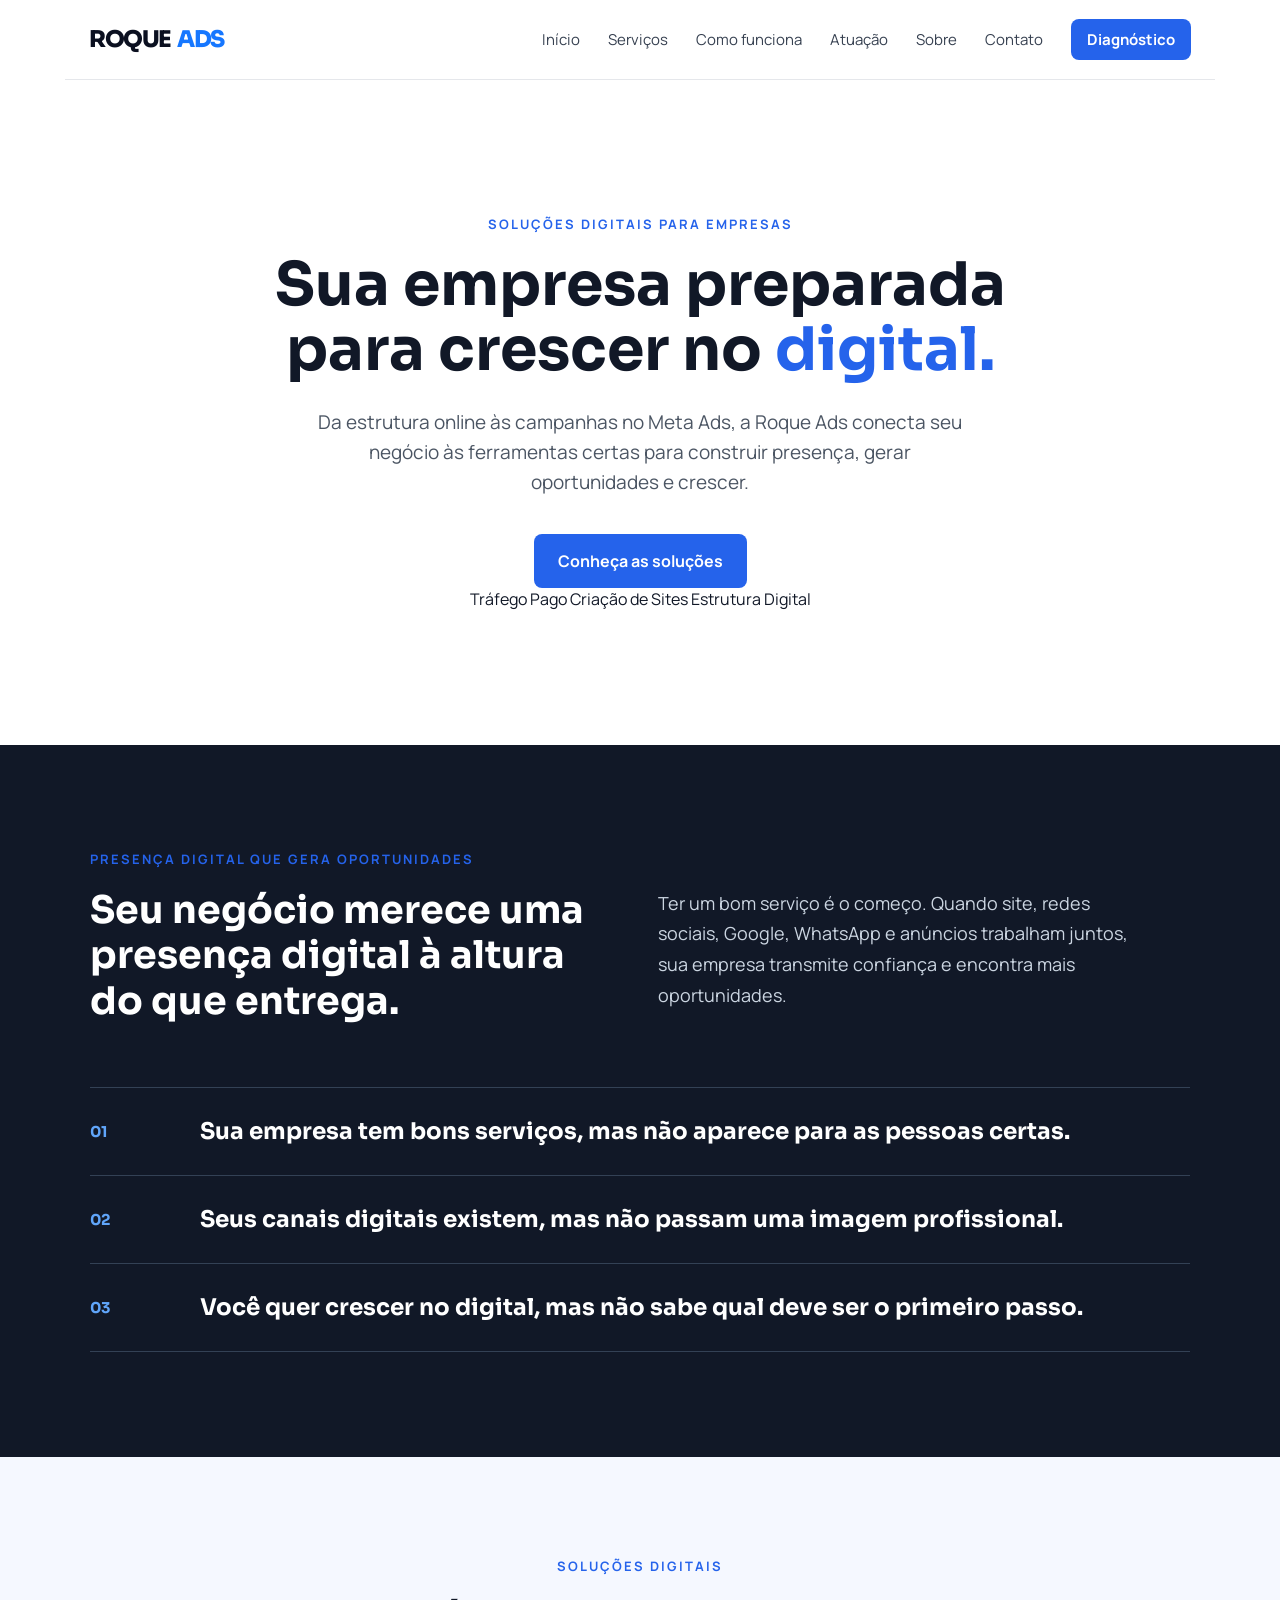
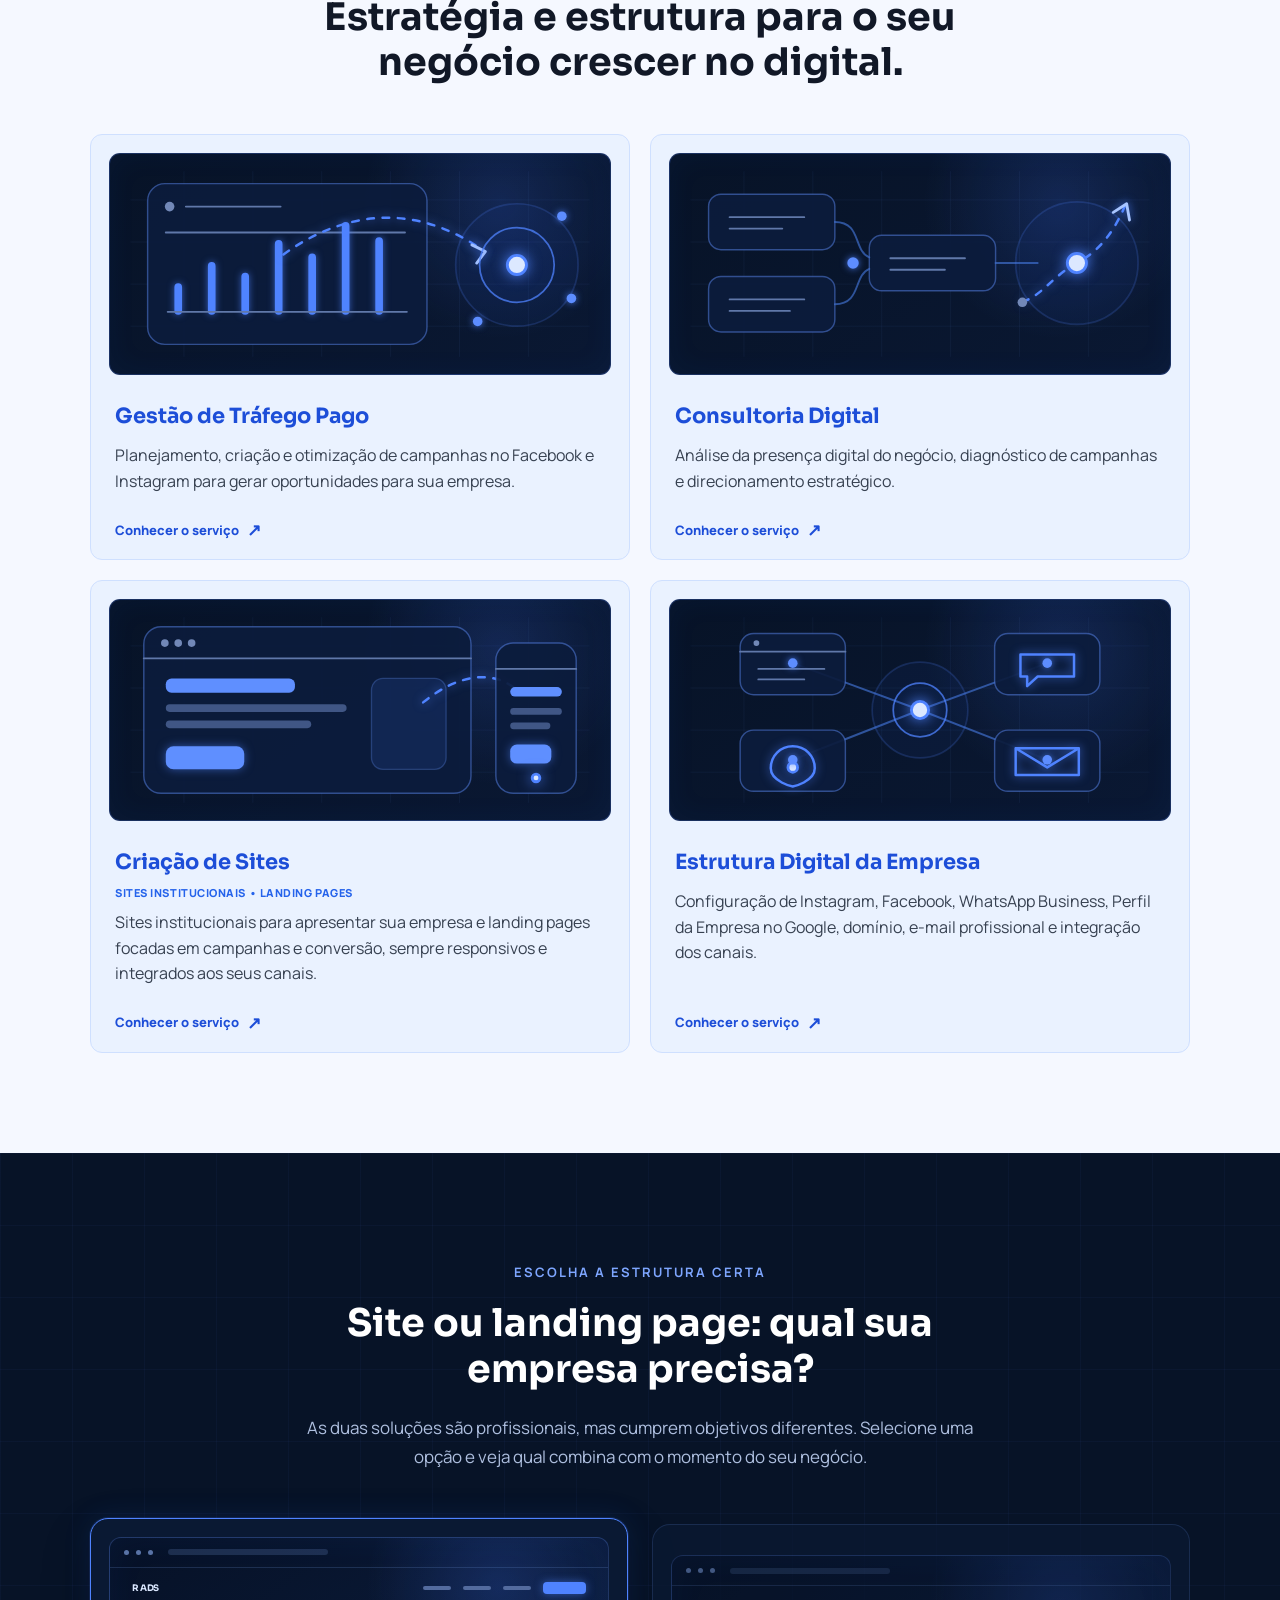
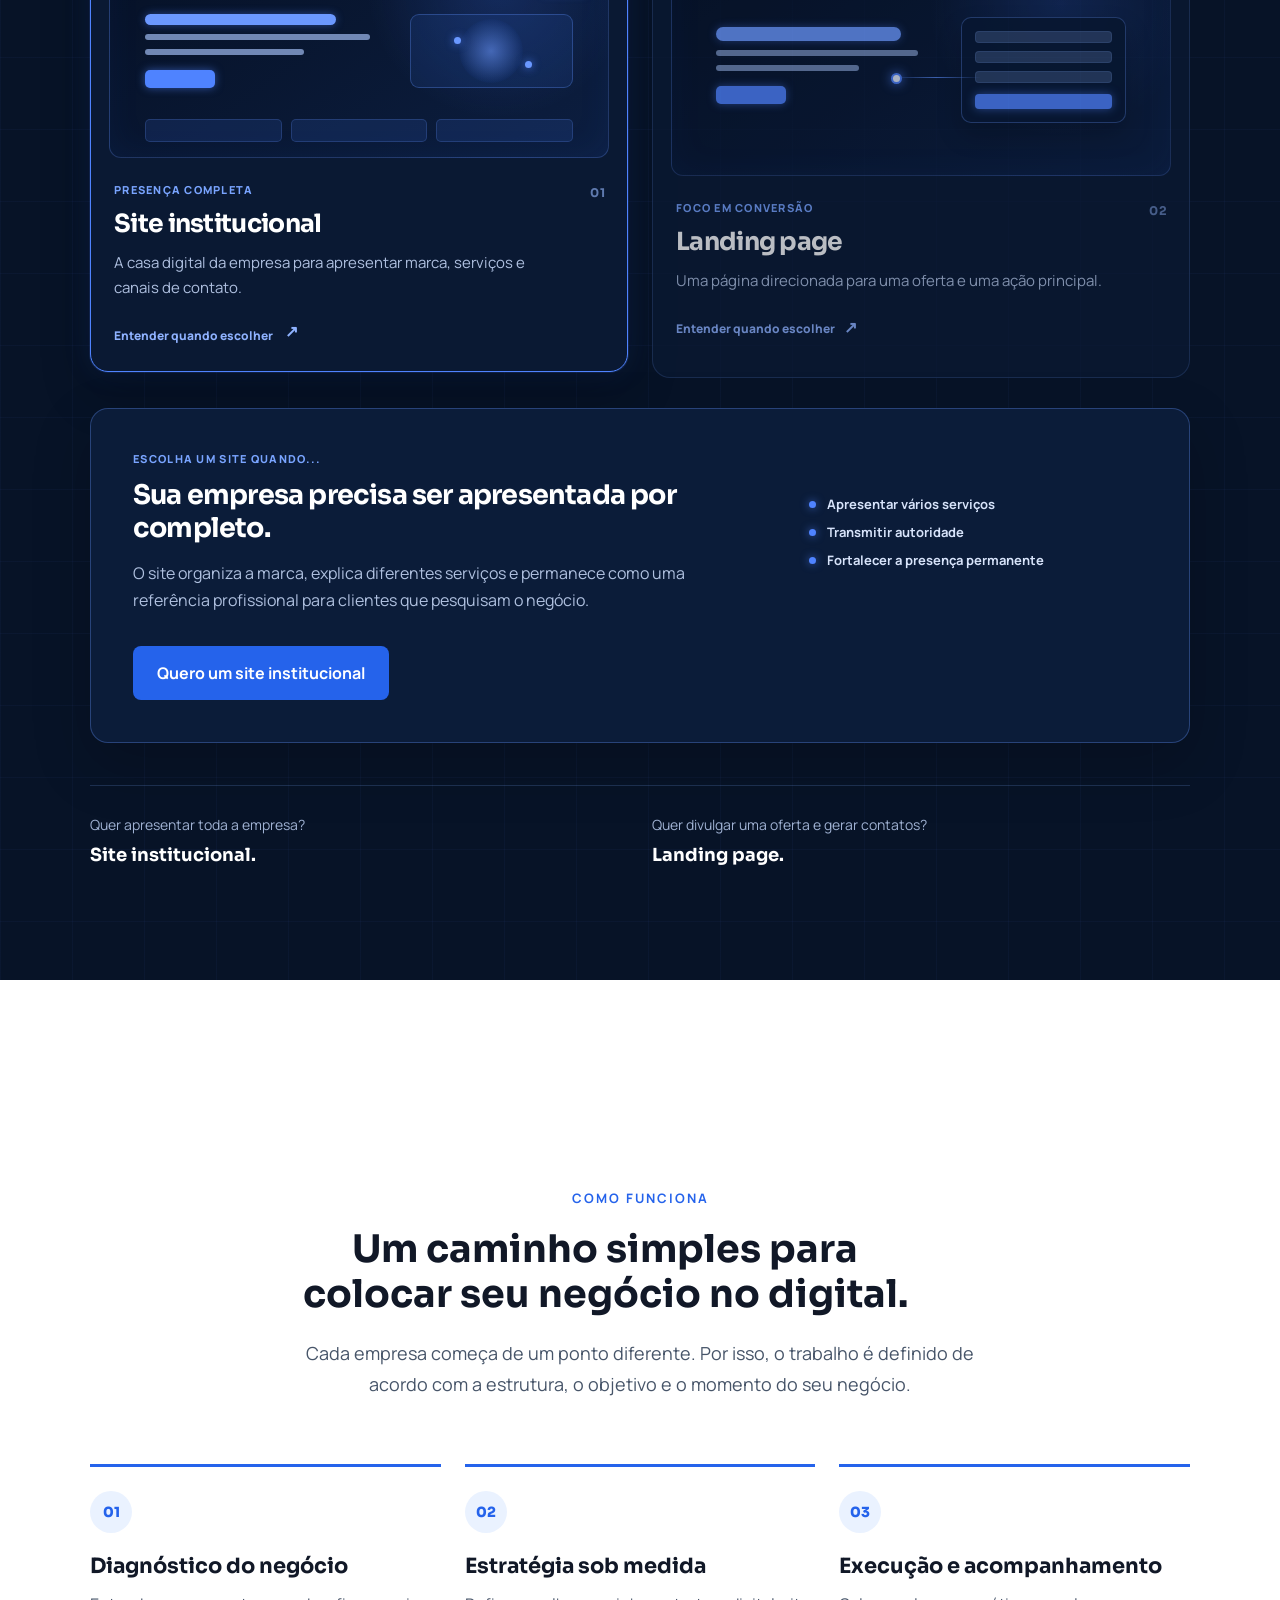
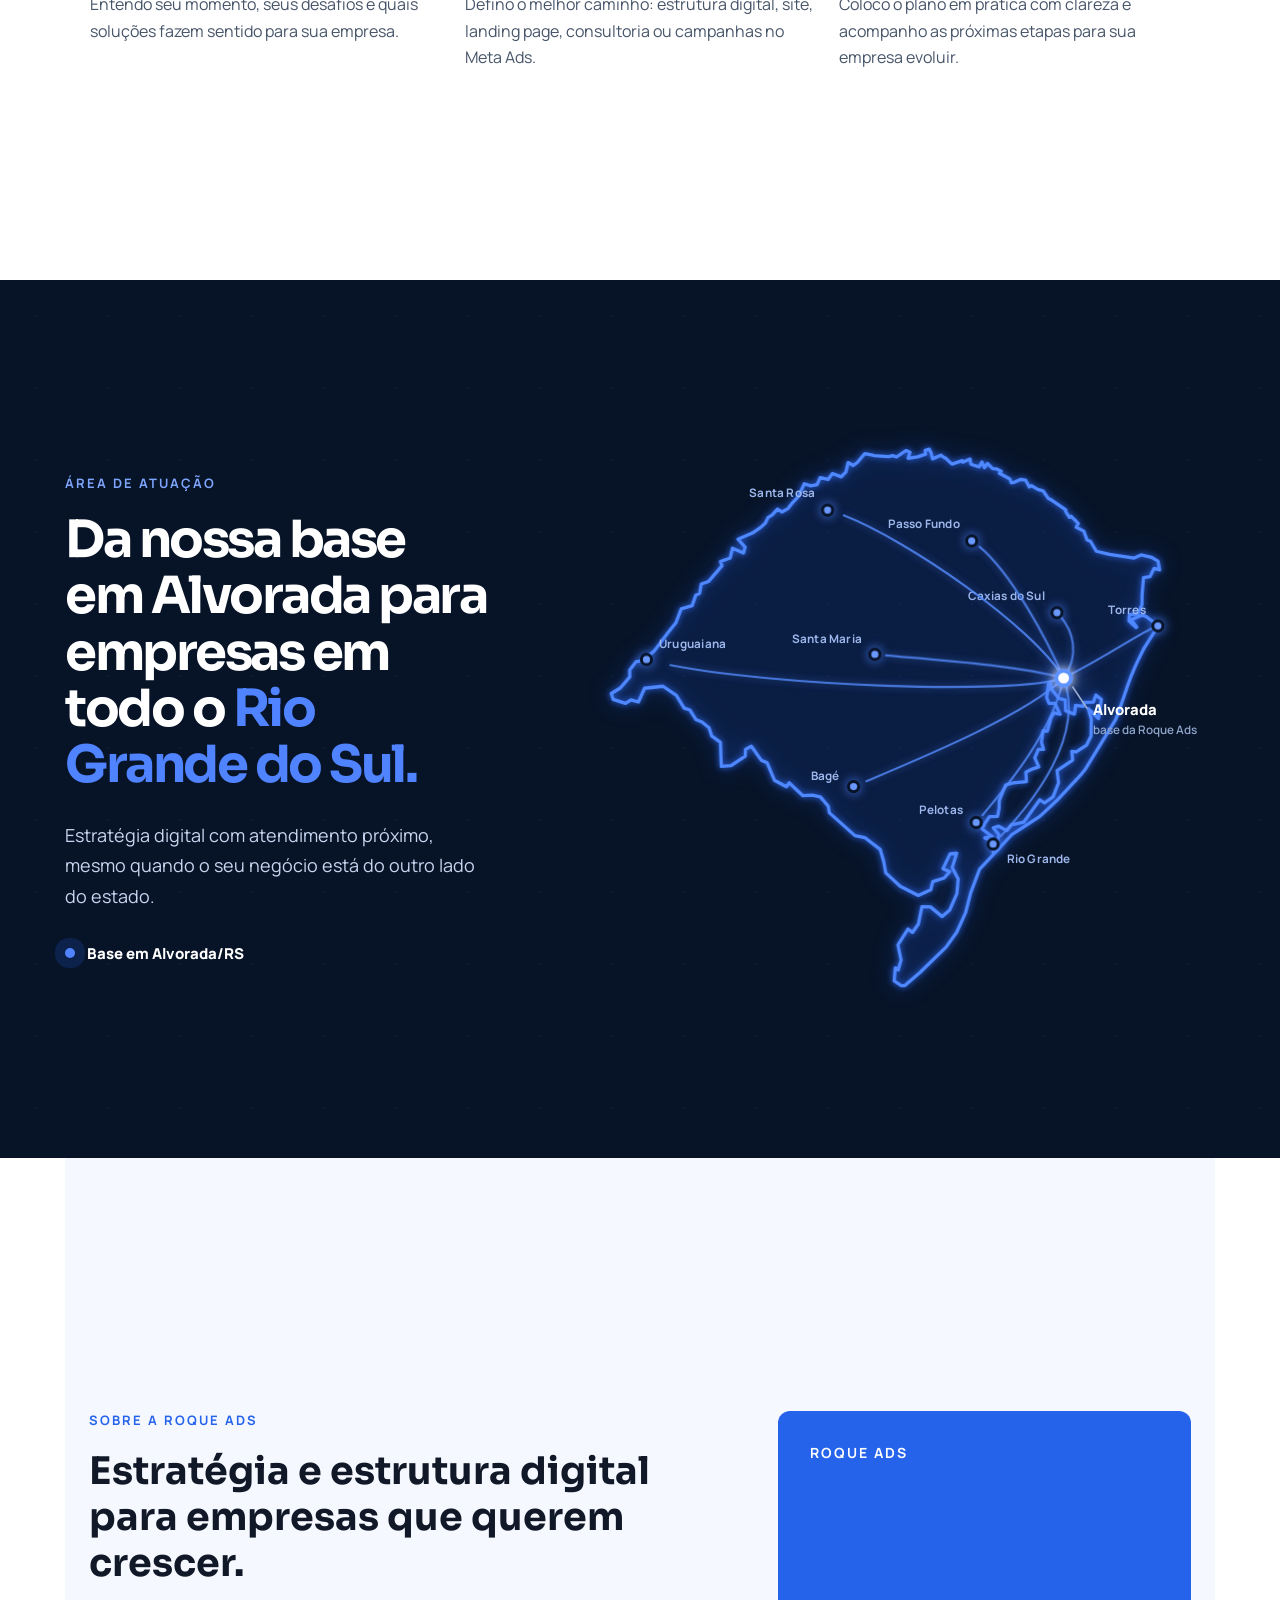
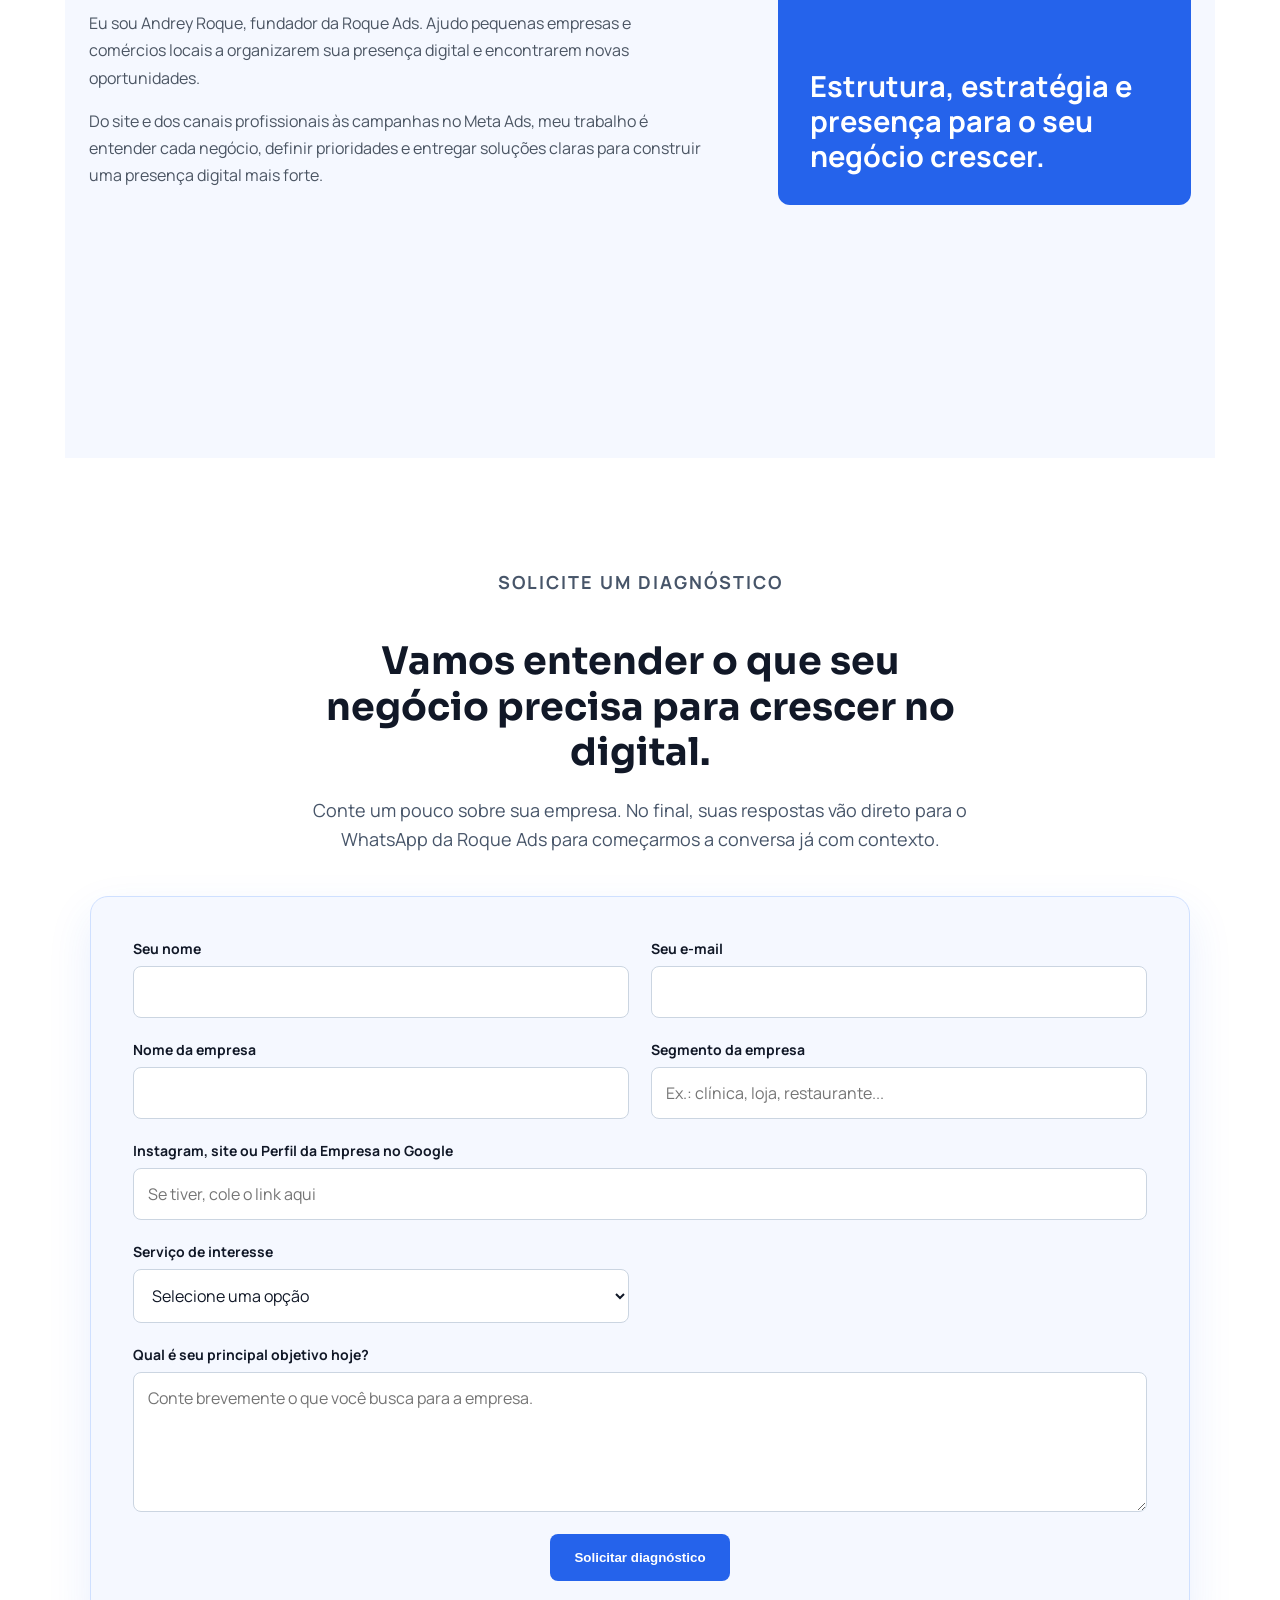
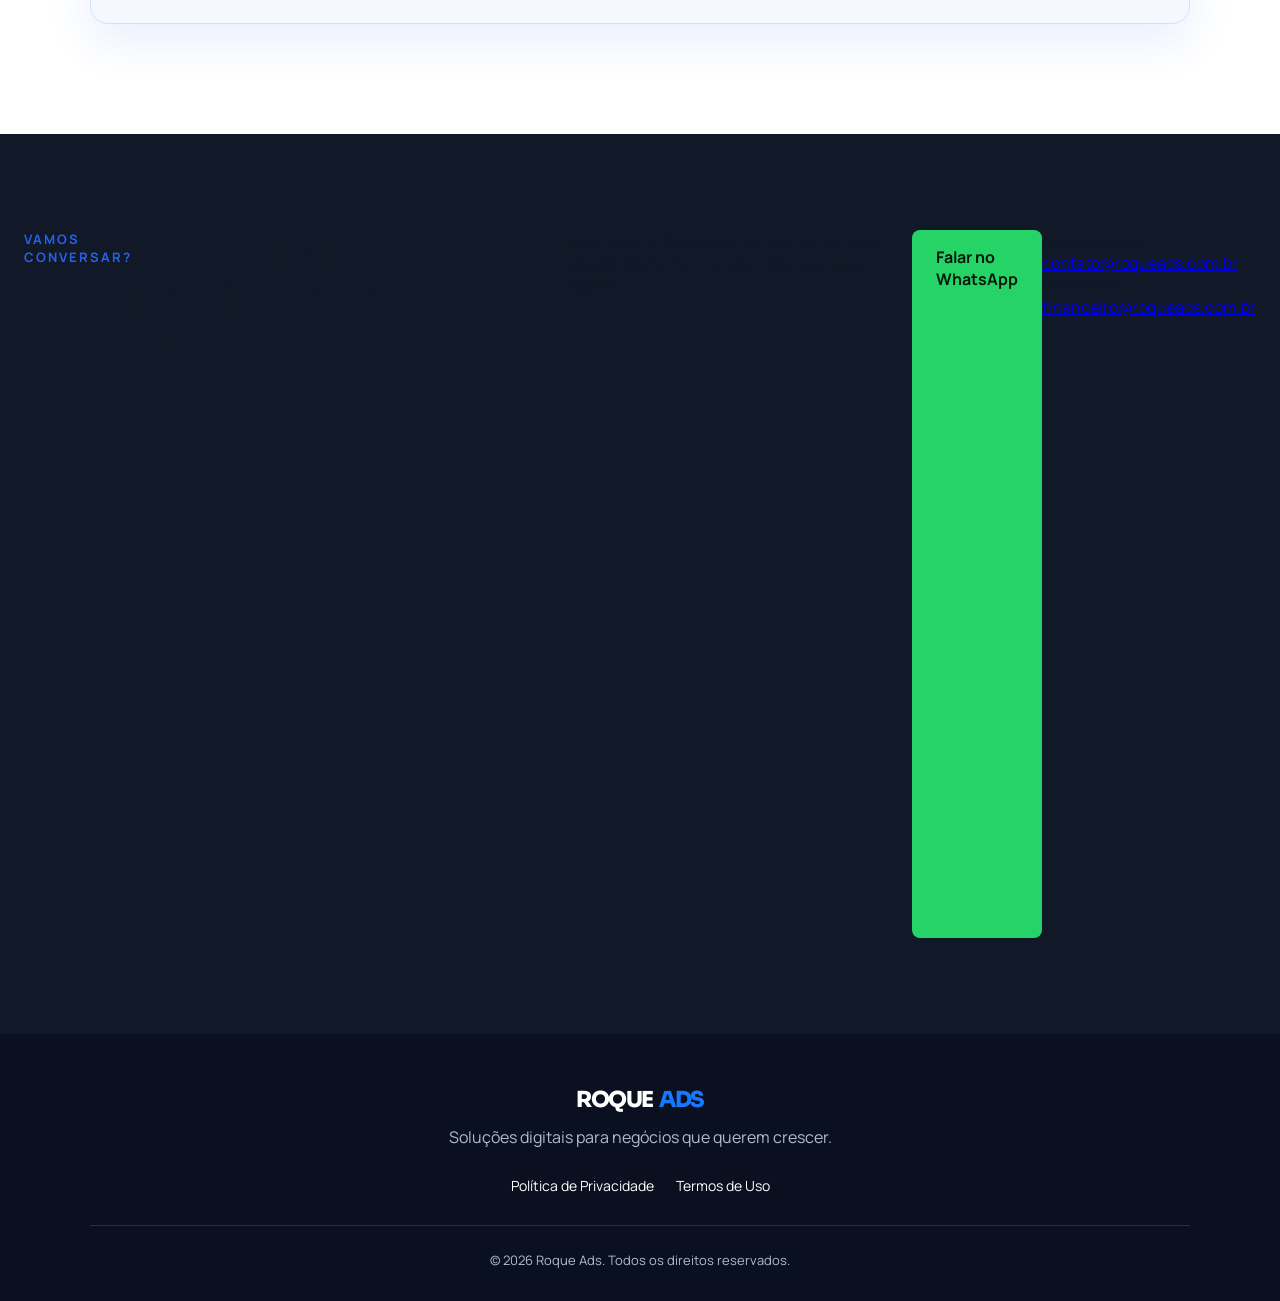
==== commit 300f6571: "Update print statement from 'Hello' to 'Goodbye'" ====
--- a/index.html
+++ b/index.html
@@ -57,6 +57,11 @@
 
   <a class="botao" href="#servicos">Conheça as soluções</a>
 
+  <div class="hero-detalhes">
+    <span>Tráfego Pago</span>
+    <span>Criação de Sites</span>
+    <span>Estrutura Digital</span>
+  </div>
 </main>
 <section class="problema">
   <div class="problema-intro">
@@ -756,54 +761,32 @@
   </form>
 </section>
   <section class="contato" id="contato">
-  <div class="contato-conteudo">
-    <div class="contato-intro">
-      <p class="sobretitulo">VAMOS CONVERSAR?</p>
-
-      <h2>O próximo passo da sua empresa começa com uma conversa.</h2>
-
-      <p>
-        Conte um pouco sobre o seu negócio. Vamos entender o momento atual e
-        encontrar a solução digital que realmente faz sentido para você.
-      </p>
-    </div>
-
-    <div class="contato-painel">
-      <div class="contato-painel-topo">
-        <span class="contato-status"></span>
-        Atendimento online
-      </div>
-
-      <h3>Fale diretamente com a Roque Ads.</h3>
-
-      <p>
-        Pelo WhatsApp, você explica seu objetivo e recebe um direcionamento
-        inicial para a sua empresa.
-      </p>
-
-      <a
-        class="botao botao-whatsapp"
-        href="https://wa.me/5551992755891?text=Olá%2C%20Andrey!%20Vim%20pelo%20site%20da%20Roque%20Ads%20e%20quero%20entender%20qual%20solução%20digital%20faz%20mais%20sentido%20para%20o%20meu%20negócio."
-        target="_blank"
-        rel="noopener"
-      >
-        Falar no WhatsApp <span aria-hidden="true">↗</span>
-      </a>
-
-      <div class="contato-canais">
-        <a href="mailto:contato@roqueads.com.br">
-          <span>Atendimento</span>
-          contato@roqueads.com.br
-        </a>
-
-        <a href="mailto:financeiro@roqueads.com.br">
-          <span>Financeiro</span>
-          financeiro@roqueads.com.br
-        </a>
-      </div>
-
-      <p class="contato-base">Base em Alvorada/RS · Atendimento em todo o estado</p>
-    </div>
+  <p class="sobretitulo">VAMOS CONVERSAR?</p>
+
+  <h2>Pronto para dar o próximo passo no digital?</h2>
+
+  <p>
+    Me chama no WhatsApp para entender qual solução digital faz mais sentido para o seu negócio.
+  </p>
+
+  <a
+    class="botao botao-whatsapp"
+    href="https://wa.me/5551992755891?text=Olá%2C%20Andrey!%20Vim%20pelo%20site%20da%20Roque%20Ads%20e%20quero%20entender%20qual%20solução%20digital%20faz%20mais%20sentido%20para%20o%20meu%20negócio."
+    target="_blank"
+  >
+    Falar no WhatsApp
+  </a>
+
+  <div class="contato-emails">
+    <p>
+      <strong>Atendimento</strong>
+      <a href="mailto:contato@roqueads.com.br">contato@roqueads.com.br</a>
+    </p>
+
+    <p>
+      <strong>Financeiro</strong>
+      <a href="mailto:financeiro@roqueads.com.br">financeiro@roqueads.com.br</a>
+    </p>
   </div>
 </section>
 <script>
@@ -855,6 +838,7 @@
         block: "start"
       });
     }
+
     limparAncoraDaUrl();
   });
 
@@ -1262,7 +1246,7 @@
       const dados = new FormData(formularioDiagnostico);
 
       const nome = dados.get("nome");
-      const email = dados.get("email");
+const email = dados.get("email");
       const empresa = dados.get("empresa");
       const segmento = dados.get("segmento");
       const link = dados.get("link") || "Não informado";
--- a/style.css
+++ b/style.css
@@ -1354,7 +1354,7 @@
   font-family: "Sora", Arial, sans-serif;
 }
 
-}.problema {
+.problema {
   background-color: #111827;
   color: #ffffff;
   padding: 105px 24px;
@@ -1425,6 +1425,7 @@
   .problemas-lista h3 {
     font-size: 19px;
   }
+}
 
 /* Menu discreto que aparece depois da abertura */
 .menu-lateral {
@@ -1709,6 +1710,8 @@
 
 .logo-nova .logo-ads {
   color: #1677ff;
+}
+
 .rodape-logo {
   align-items: center;
   display: inline-flex;
@@ -1785,6 +1788,8 @@
   font-size: 54px;
   font-weight: 800;
   letter-spacing: -4px;
+}
+
 .diagnostico {
   background-color: #ffffff;
   padding: 110px 24px;
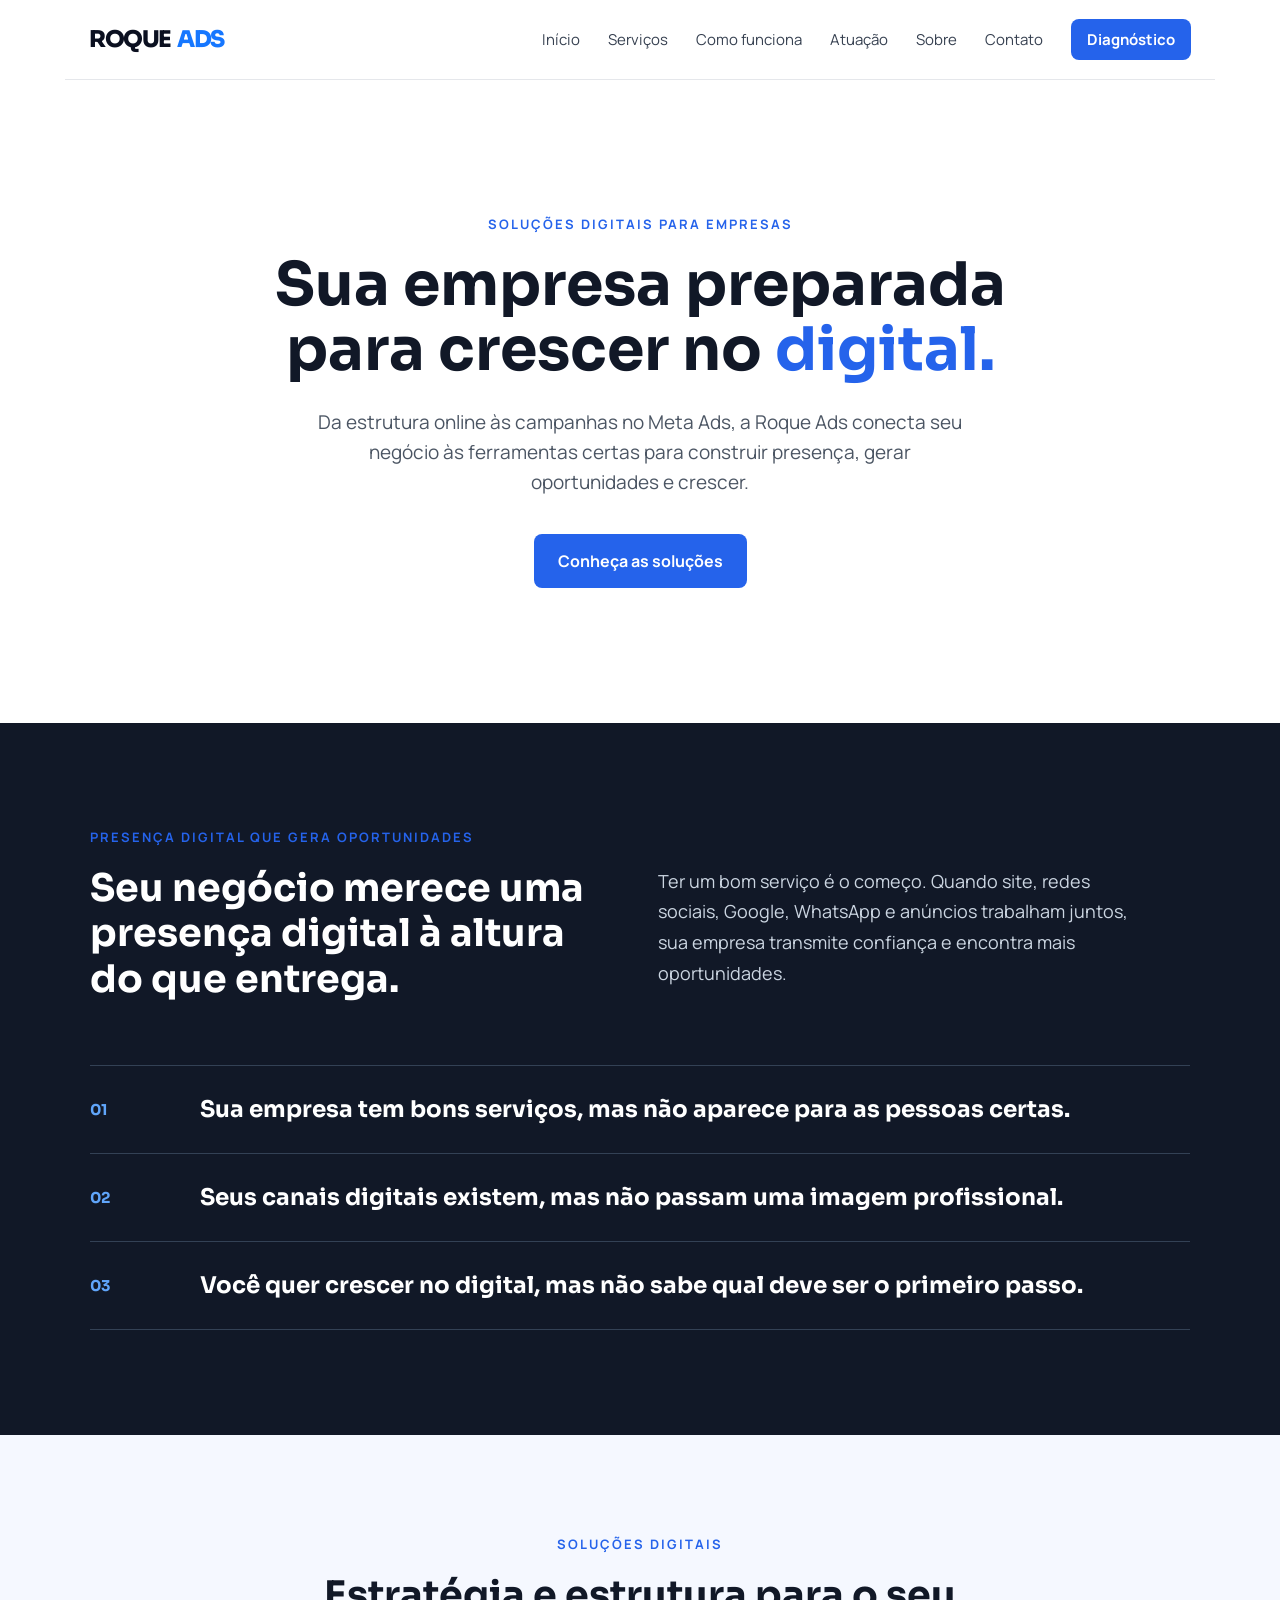
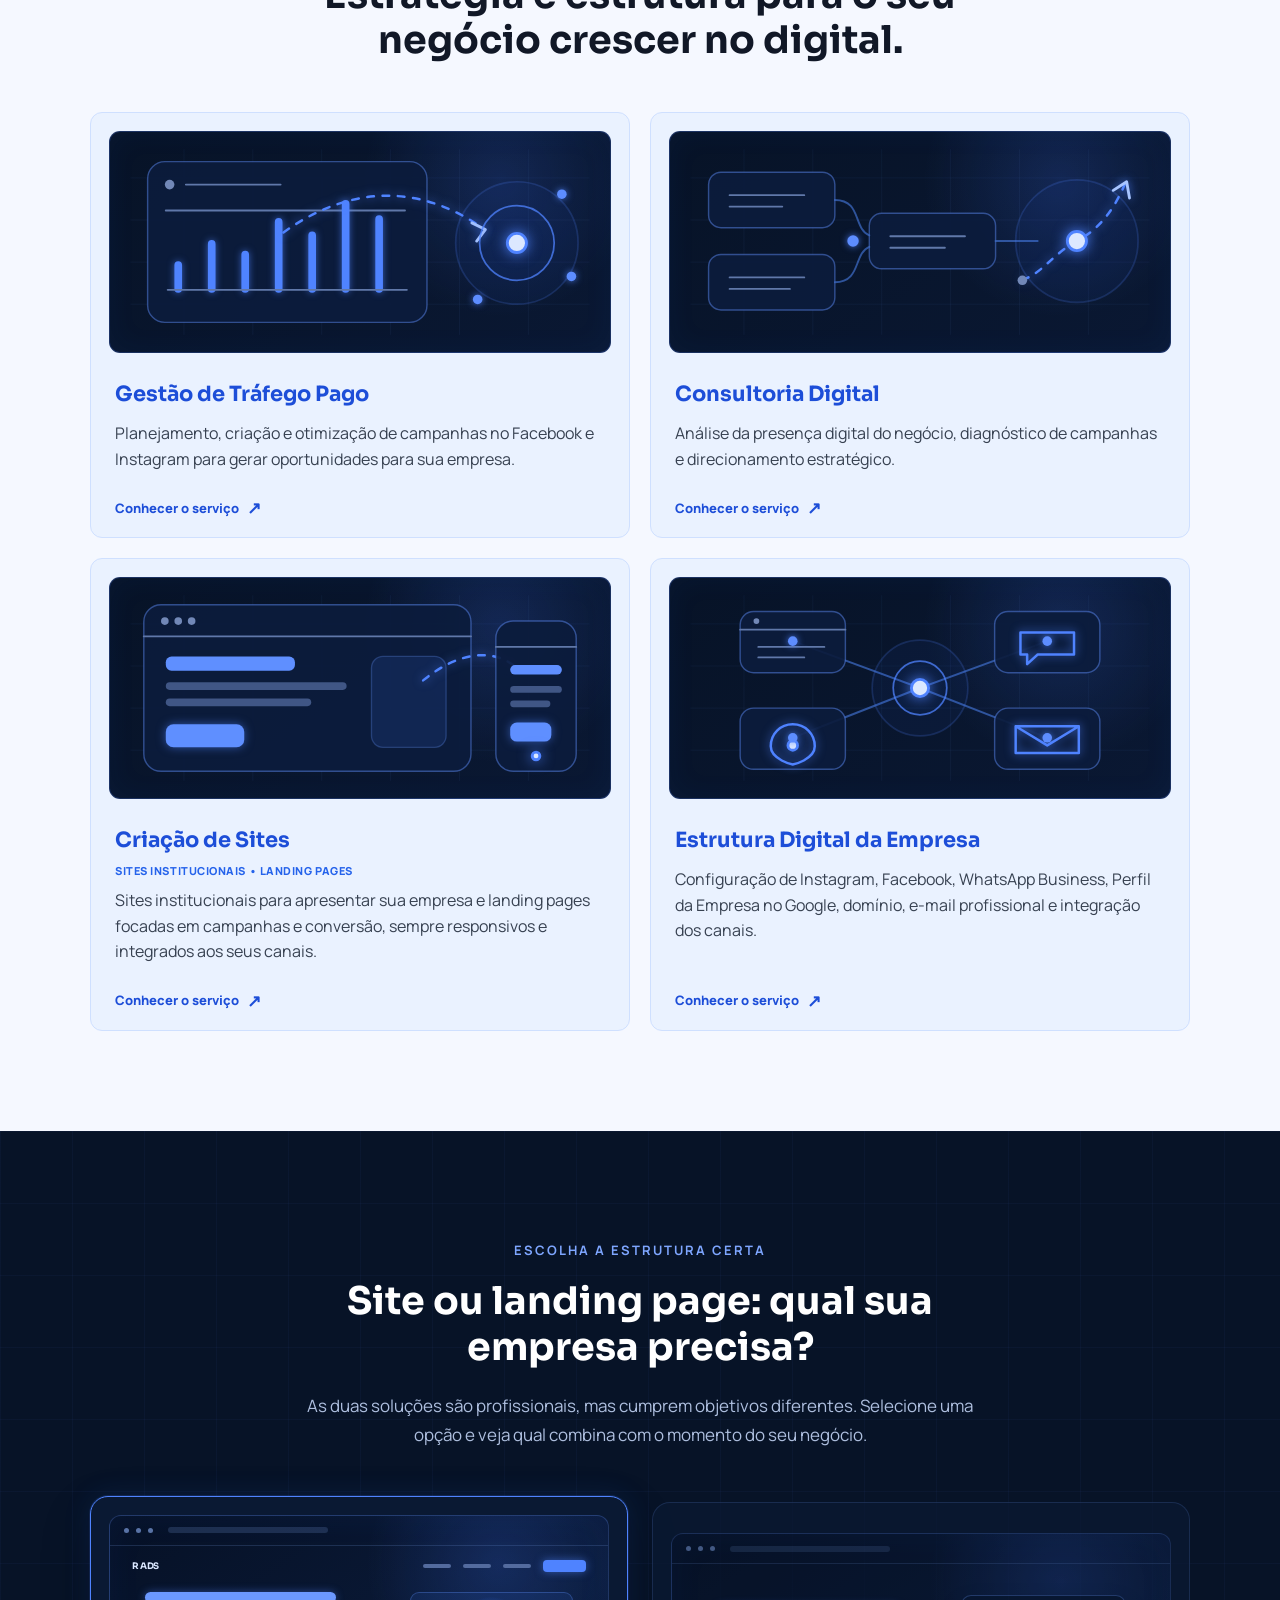
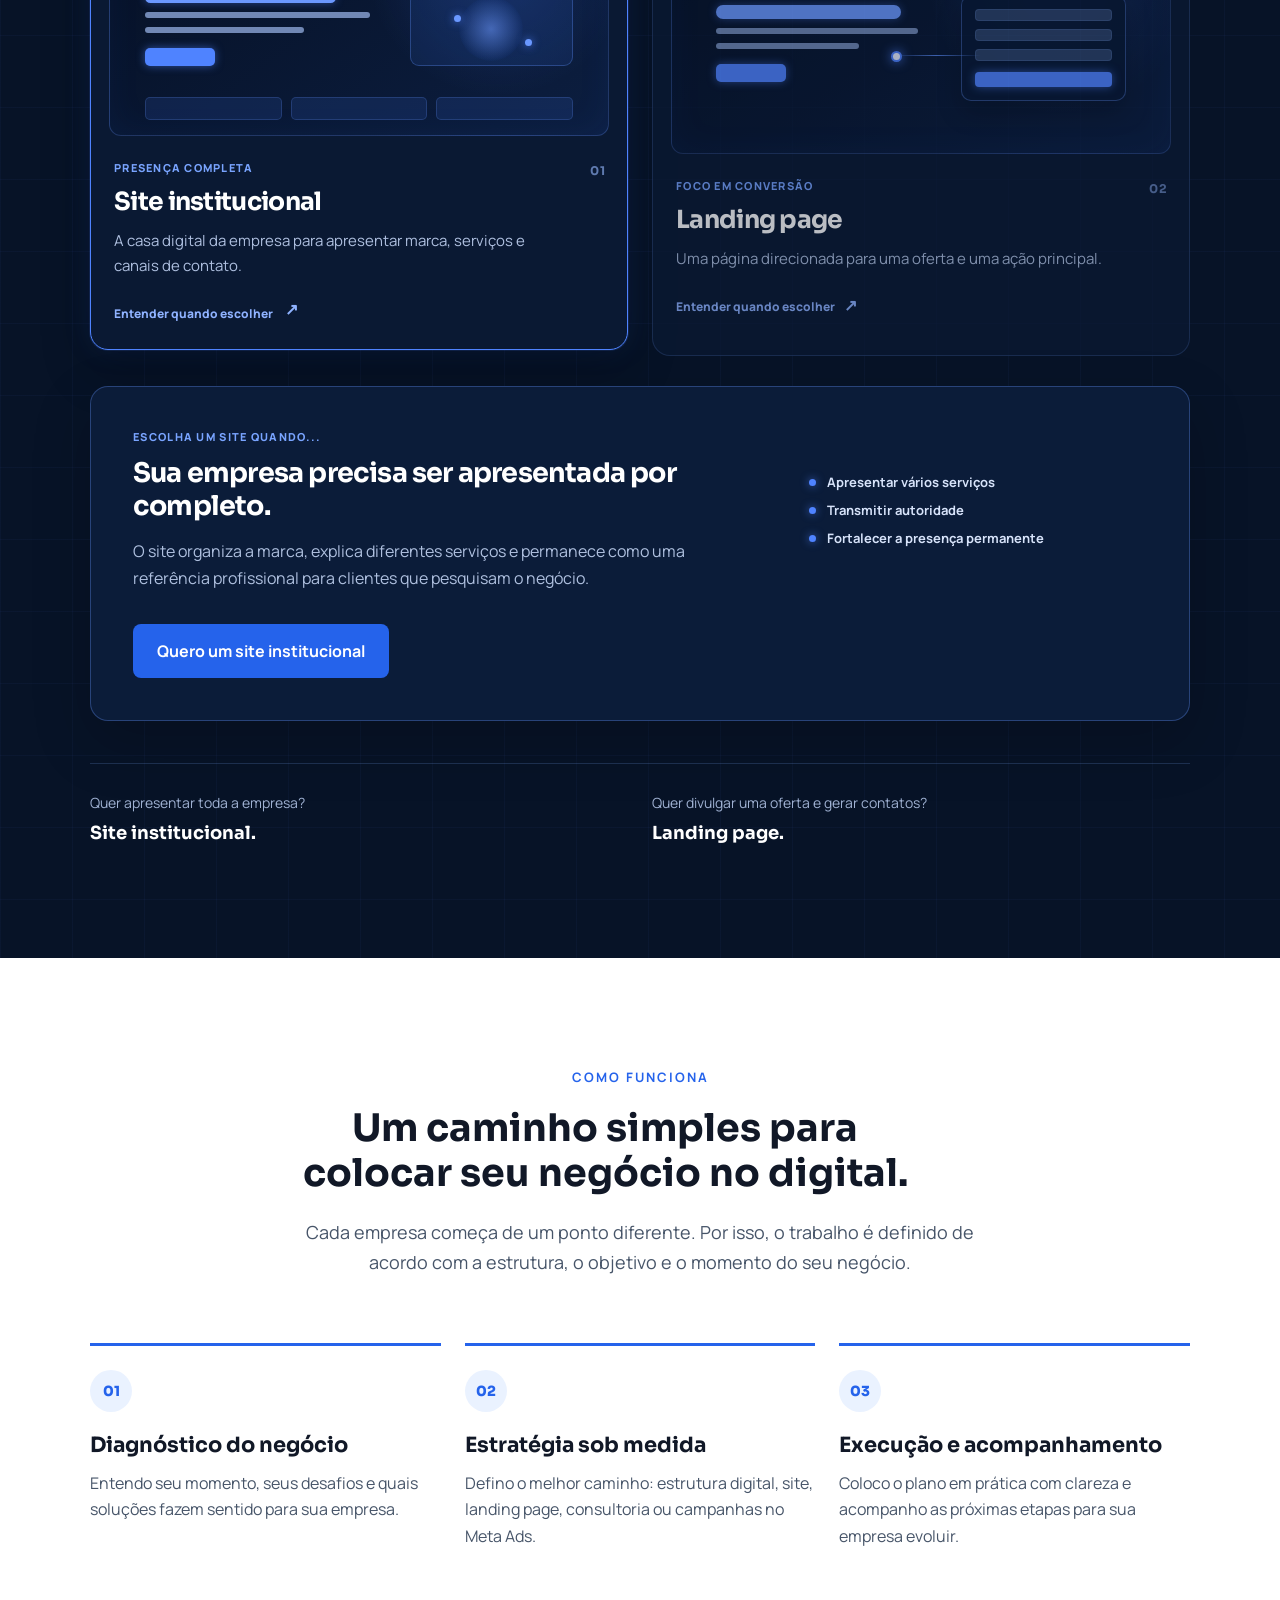
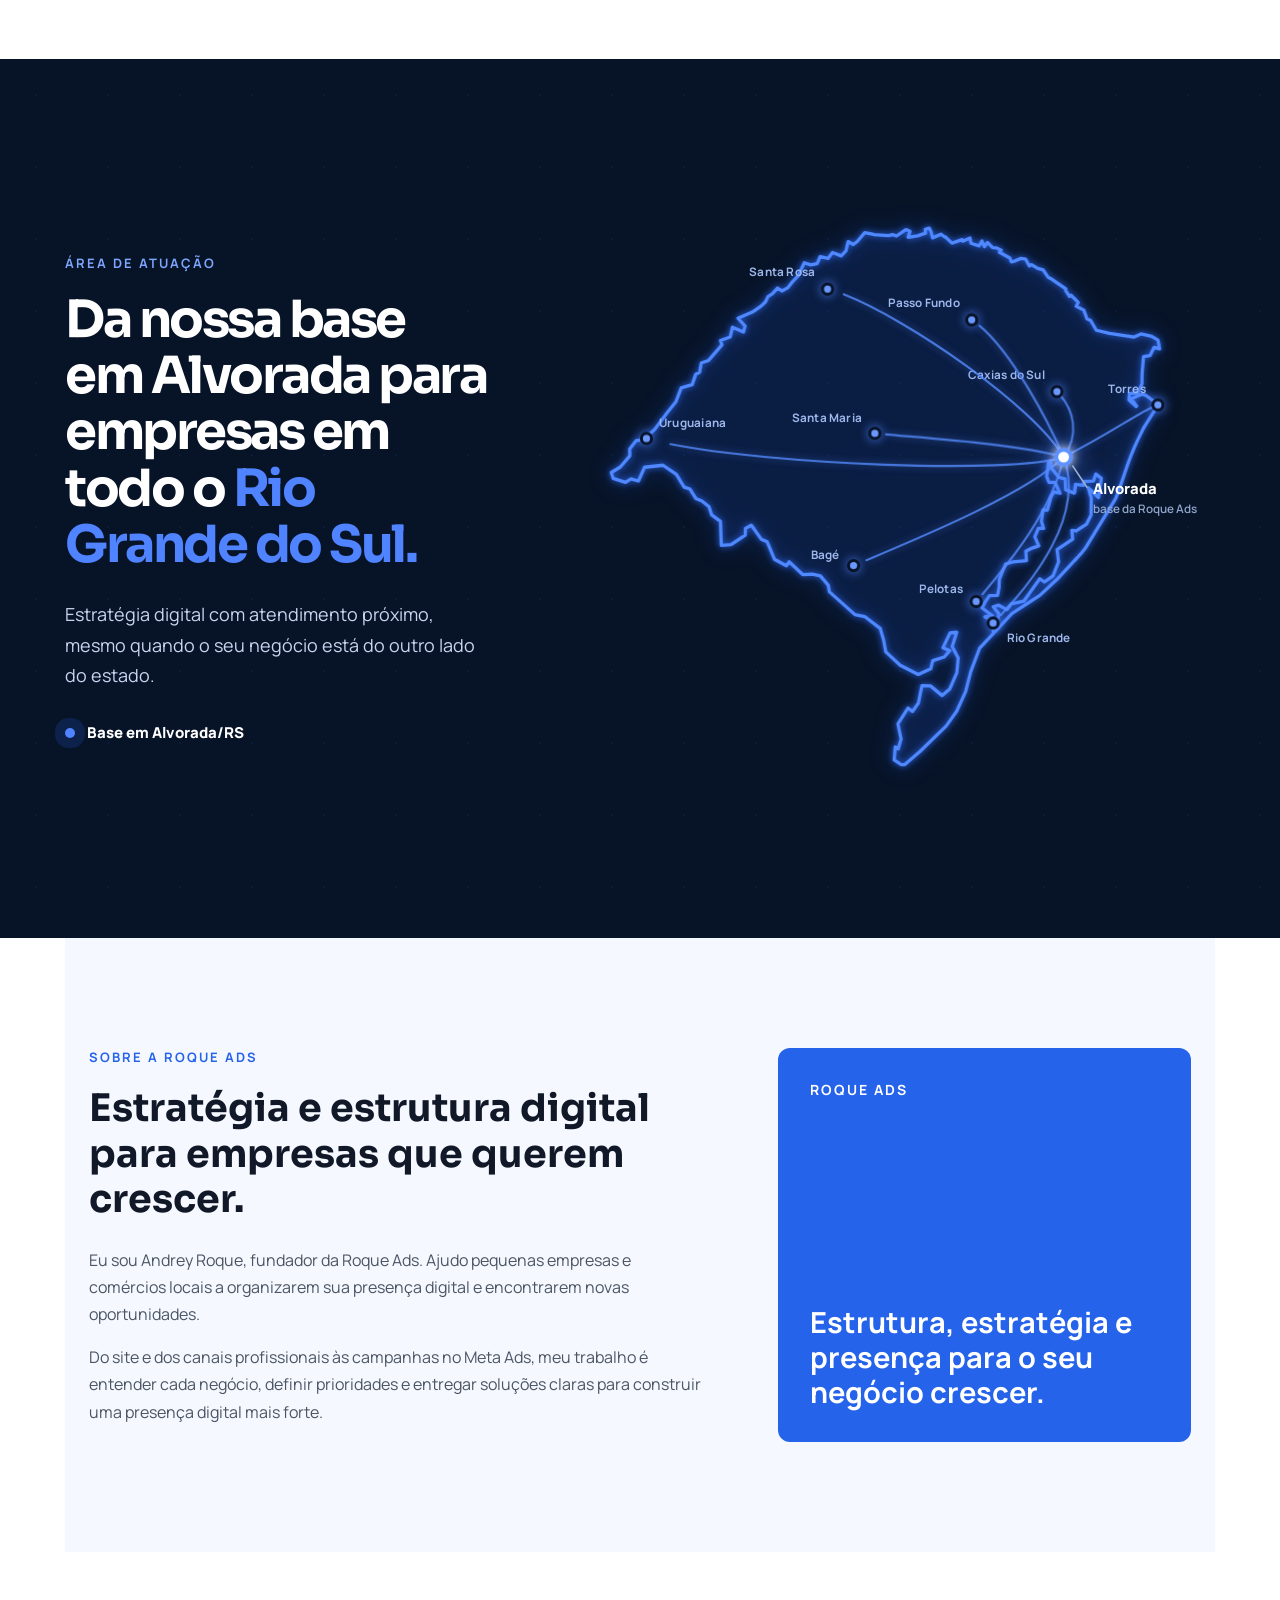
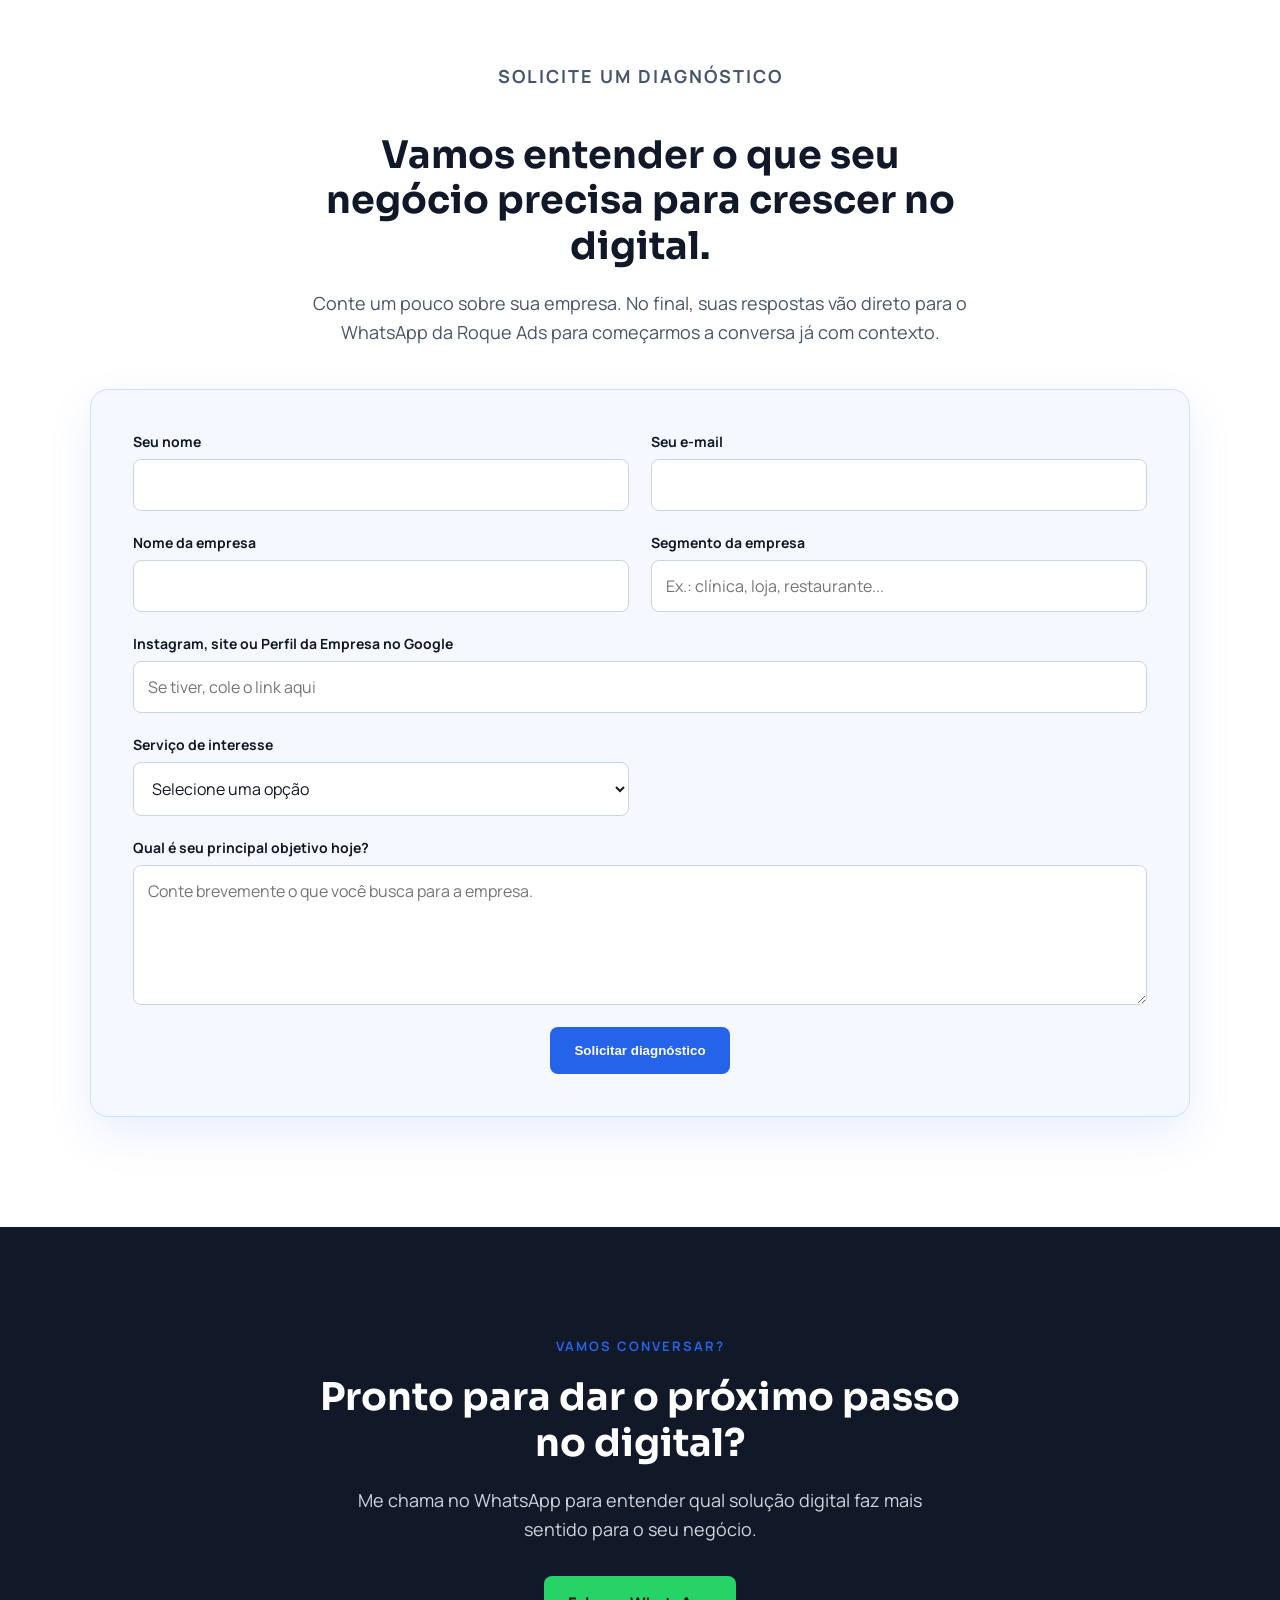
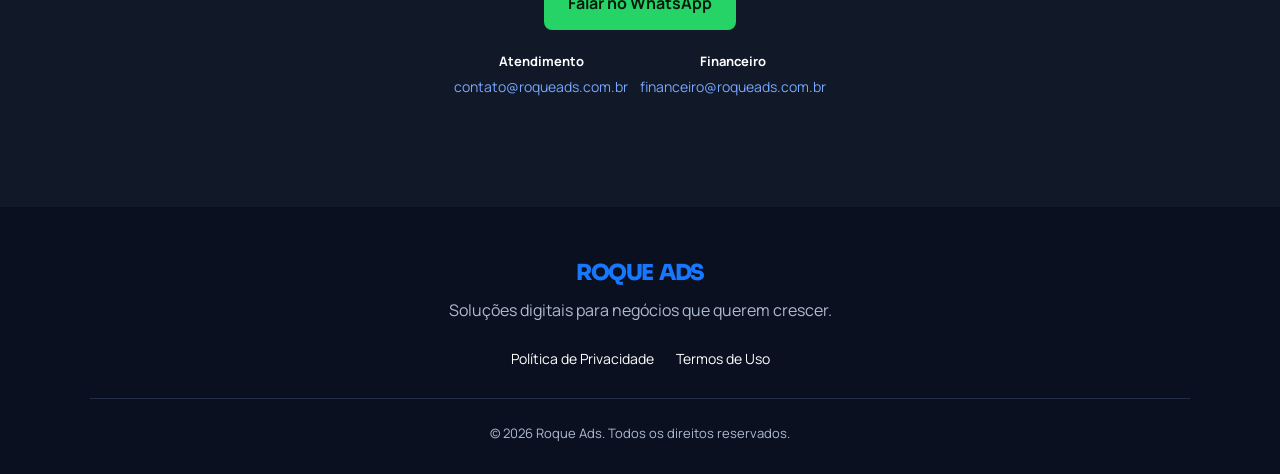
==== commit f1e5a183: "Update index.html" ====
--- a/index.html
+++ b/index.html
@@ -5,7 +5,7 @@
   <meta name="viewport" content="width=device-width, initial-scale=1.0">
  <title>Roque Ads | Tráfego Pago, Sites e Estrutura Digital</title>
   <meta name="description" content="Gestão de tráfego pago, criação de sites e landing pages, consultoria e estrutura digital para empresas e comércios locais.">
-  <link rel="icon" href="data:image/svg+xml,%3Csvg xmlns='http://www.w3.org/2000/svg' viewBox='0%200%2064%2064'%3E%3Crect width='64' height='64' rx='14' fill='%230b1020'/%3E%3Ctext x='32' y='45' text-anchor='middle' font-family='Arial' font-size='40' font-weight='800' fill='white'%3ER%3C/text%3E%3Ccircle cx='53' cy='12' r='5' fill='%231677ff'/%3E%3C/svg%3E">
+ <link rel="icon" type="image/svg+xml" href="/favicon.svg?v=3">
   <link rel="stylesheet" href="style.css">
   <link rel="preconnect" href="https://fonts.googleapis.com">
 <link rel="preconnect" href="https://fonts.gstatic.com" crossorigin>
--- a/style.css
+++ b/style.css
@@ -8,30 +8,32 @@
   scroll-behavior: smooth;
 }
 
-:root {
-  --container: 1150px;
-  --container-inner: 1100px;
-  --hero-width: 900px;
-}
-
 body {
   background-color: #ffffff;
   color: #111827;
-  font-family: "Manrope", Arial, sans-serif;
+  font-family: Arial, sans-serif;
 }
 
 .cabecalho {
   align-items: center;
-  background: #ffffff;
-  border-bottom: 1px solid #e5e7eb;
   display: flex;
   justify-content: space-between;
   margin: 0 auto;
-  max-width: var(--container);
+  max-width: 1150px;
   padding: 28px 24px;
-  position: relative;
-}
-
+}
+
+.logo {
+  color: #111827;
+  font-size: 20px;
+  font-weight: bold;
+  letter-spacing: 1px;
+  text-decoration: none;
+}
+
+.logo span {
+  color: #2563eb;
+}
 
 .menu {
   display: flex;
@@ -51,7 +53,7 @@
 
 .hero {
   margin: 0 auto;
-  max-width: var(--hero-width);
+  max-width: 900px;
   padding: 135px 24px;
   text-align: center;
 }
@@ -100,7 +102,7 @@
 }
 
 .servicos {
-  background-color: #f5f8ff;
+  background-color: #f8fafc;
   padding: 100px 24px;
   text-align: center;
 }
@@ -118,7 +120,7 @@
   gap: 20px;
 grid-template-columns: repeat(2, 1fr);
   margin: 0 auto;
-  max-width: var(--container-inner);
+  max-width: 1100px;
 }
 
 .card {
@@ -651,7 +653,7 @@
 .comparacao-web-resumo {
   margin-left: auto;
   margin-right: auto;
-  max-width: var(--container-inner);
+  max-width: 1100px;
   position: relative;
   z-index: 1;
 }
@@ -1257,12 +1259,11 @@
 }
 
 .sobre {
-  background-color: #f5f8ff;
   display: grid;
   gap: 70px;
   grid-template-columns: 1.2fr 0.8fr;
   margin: 0 auto;
-  max-width: var(--container);
+  max-width: 1150px;
   padding: 110px 24px;
 }
 
@@ -1301,6 +1302,24 @@
   line-height: 1.2;
 }
 
+.contato {
+  background-color: #111827;
+  padding: 110px 24px;
+  text-align: center;
+}
+
+.contato h2 {
+  color: #ffffff;
+  margin-bottom: 20px;
+}
+
+.contato > p:not(.sobretitulo) {
+  color: #d1d5db;
+  font-size: 18px;
+  line-height: 1.6;
+  margin: 0 auto 32px;
+  max-width: 590px;
+}
 
 .botao-whatsapp {
   background-color: #25d366;
@@ -1347,14 +1366,64 @@
   .descricao {
     font-size: 17px;
   }
-}h1,
+}.hero {
+  position: relative;
+  overflow: hidden;
+}
+
+.hero::before,
+.hero::after {
+  background-color: #eaf2ff;
+  border-radius: 50%;
+  content: "";
+  height: 380px;
+  position: absolute;
+  width: 380px;
+  z-index: -1;
+}
+
+.hero::before {
+  left: -250px;
+  top: 40px;
+}
+
+.hero::after {
+  bottom: -290px;
+  right: -220px;
+}
+
+.hero-detalhes {
+  display: flex;
+  flex-wrap: wrap;
+  gap: 12px;
+  justify-content: center;
+  margin-top: 42px;
+}
+
+.hero-detalhes span {
+  background-color: #eaf2ff;
+  border: 1px solid #cfe0ff;
+  border-radius: 999px;
+  color: #1d4ed8;
+  font-size: 14px;
+  font-weight: bold;
+  padding: 10px 16px;
+}body {
+  font-family: "Manrope", Arial, sans-serif;
+}
+
+h1,
 h2,
 h3,
 .logo {
   font-family: "Sora", Arial, sans-serif;
 }
 
-.problema {
+.hero::before,
+.hero::after,
+.hero-detalhes {
+  display: none;
+}.problema {
   background-color: #111827;
   color: #ffffff;
   padding: 105px 24px;
@@ -1362,7 +1431,7 @@
 
 .problema-intro,
 .problemas-lista {
-  max-width: var(--container-inner);
+  max-width: 1100px;
   margin: 0 auto;
 }
 
@@ -1425,6 +1494,73 @@
   .problemas-lista h3 {
     font-size: 19px;
   }
+}/* Barra fixa no topo */
+.cabecalho {
+  position: sticky;
+  top: 0;
+  z-index: 1000;
+  background: rgba(255, 255, 255, 0.94);
+  backdrop-filter: blur(10px);
+  border-bottom: 1px solid #e5e7eb;
+}
+
+/* Seção de problemas em azul suave */
+.problema {
+  background-color: #edf4ff;
+  color: #111827;
+}
+
+.problema h2,
+.problemas-lista h3 {
+  color: #111827;
+}
+
+.problema-intro > p:not(.sobretitulo) {
+  color: #475569;
+}
+
+.problemas-lista {
+  border-top-color: #cbdcff;
+}
+
+.problemas-lista article {
+  border-bottom-color: #cbdcff;
+}
+
+.problemas-lista span {
+  color: #2563eb;
+}/* Versão final da seção de problema */
+.problema {
+  background-color: #111827;
+  color: #ffffff;
+}
+
+.problema h2,
+.problemas-lista h3 {
+  color: #ffffff;
+}
+
+.problema-intro > p:not(.sobretitulo) {
+  color: #cbd5e1;
+}
+
+.problemas-lista {
+  border-top-color: #334155;
+}
+
+.problemas-lista article {
+  border-bottom-color: #334155;
+}
+
+.problemas-lista span {
+  color: #60a5fa;
+}/* O cabeçalho fica apenas no topo do site */
+.cabecalho {
+  position: relative;
+  top: auto;
+  z-index: auto;
+  background: #ffffff;
+  backdrop-filter: none;
 }
 
 /* Menu discreto que aparece depois da abertura */
@@ -1480,7 +1616,7 @@
 
 .processo-intro,
 .passos {
-  max-width: var(--container-inner);
+  max-width: 1100px;
   margin: 0 auto;
 }
 
@@ -1543,6 +1679,14 @@
     grid-template-columns: 1fr;
     gap: 38px;
   }
+}/* Ritmo visual das seções */
+.servicos,
+.sobre {
+  background-color: #f5f8ff;
+}
+
+.processo {
+  background-color: #ffffff;
 }/* Rodapé */
 .rodape {
   background: #0b1020;
@@ -1552,23 +1696,22 @@
 }
 
 .rodape-conteudo {
-  max-width: var(--container-inner);
+  max-width: 1100px;
   margin: 0 auto;
 }
 
 .rodape-logo {
-  align-items: center;
-  color: #ffffff;
-  display: inline-flex;
+  color: #ffffff;
   font-family: "Sora", Arial, sans-serif;
   font-size: 22px;
   font-weight: 800;
-  gap: 6px;
-  letter-spacing: -1.4px;
-  line-height: 1;
+  letter-spacing: -0.8px;
   text-decoration: none;
 }
 
+.rodape-logo span {
+  color: #1677ff;
+}
 
 .rodape-conteudo > p {
   color: #aebbd0;
@@ -1710,8 +1853,11 @@
 
 .logo-nova .logo-ads {
   color: #1677ff;
-}
-
+}.rodape-logo img {
+  display: block;
+  height: 42px;
+  width: auto;
+}/* Logo limpa no rodapé */
 .rodape-logo {
   align-items: center;
   display: inline-flex;
@@ -1731,6 +1877,9 @@
   color: #1677ff;
 }
 
+.rodape-logo img {
+  display: none;
+}/* Abertura do site */
 .carregamento {
   align-items: center;
   background: #ffffff;
@@ -1742,6 +1891,10 @@
   transition: opacity 0.45s ease, visibility 0.45s ease;
 }
 
+.carregamento img {
+  animation: entrada-logo 0.65s ease both;
+  max-width: min(330px, 72vw);
+}
 
 .carregamento.sumir {
   opacity: 0;
@@ -1788,8 +1941,36 @@
   font-size: 54px;
   font-weight: 800;
   letter-spacing: -4px;
-}
-
+}.contato-emails {
+  display: flex;
+  justify-content: center;
+  gap: 12px;
+  margin-top: 22px;
+}
+
+.contato-emails p {
+  margin: 0;
+}
+
+.contato-emails strong {
+  display: block;
+  color: #ffffff;
+  font-size: 13px;
+  margin-bottom: 5px;
+}
+
+.contato-emails a {
+  color: #78a7ff;
+  font-size: 14px;
+  text-decoration: none;
+}
+
+.contato-emails a:hover {
+  color: #ffffff;
+#sobre {
+  scroll-margin-top: 0;
+}
+}/* Seção de diagnóstico */
 .diagnostico {
   background-color: #ffffff;
   padding: 110px 24px;
@@ -1798,7 +1979,7 @@
 .diagnostico-intro,
 .formulario-diagnostico {
   margin: 0 auto;
-  max-width: var(--container-inner);
+  max-width: 1100px;
 }
 
 .diagnostico-intro {
@@ -1906,6 +2087,9 @@
 }
 
 /* Área de atuação */
+#atuacao {
+  scroll-margin-top: 0;
+}
 
 .atuacao {
   background-color: #071327;
@@ -1931,7 +2115,7 @@
   gap: 70px;
   grid-template-columns: minmax(0, 0.78fr) minmax(500px, 1.22fr);
   margin: 0 auto;
-  max-width: var(--container);
+  max-width: 1150px;
   position: relative;
   z-index: 1;
 }
@@ -2447,296 +2631,3 @@
     transition: none;
   }
 }
-/* Enquadramento das seções ao navegar pelo menu */
-@media (min-width: 861px) {
-  .sobre,
-  .processo {
-    min-height: 100vh;
-  }
-
-  .sobre {
-    align-content: center;
-  }
-
-  .processo {
-    display: flex;
-    flex-direction: column;
-    justify-content: center;
-  }
-
-}
-/* Contato */
-.contato {
-  background: #111827;
-  display: flex;
-  min-height: 100vh;
-  padding: 96px 24px;
-}
-
-.contato-conteudo {
-  align-items: center;
-  display: grid;
-  gap: 90px;
-  grid-template-columns: minmax(0, 0.9fr) minmax(390px, 0.7fr);
-  margin: auto;
-  max-width: var(--container);
-  width: 100%;
-}
-
-.contato-intro {
-  max-width: 590px;
-  text-align: left;
-}
-
-.contato-intro .sobretitulo {
-  color: #6692ff;
-}
-
-.contato-intro h2 {
-  color: #ffffff;
-  font-size: clamp(42px, 4.2vw, 60px);
-  letter-spacing: -2.8px;
-  line-height: 1.04;
-  margin: 18px 0 24px;
-}
-
-.contato-intro > p:last-child {
-  color: #c7d4ea;
-  font-size: 18px;
-  line-height: 1.7;
-  margin: 0;
-  max-width: 520px;
-}
-
-.contato-painel {
-  background: linear-gradient(145deg, #1b3570, #10244c);
-  border: 1px solid rgba(125, 164, 255, 0.3);
-  border-radius: 22px;
-  box-shadow: 0 24px 70px rgba(0, 0, 0, 0.22);
-  padding: 38px;
-}
-
-.contato-painel-topo {
-  align-items: center;
-  color: #afc7ff;
-  display: flex;
-  font-size: 13px;
-  font-weight: 800;
-  gap: 9px;
-  letter-spacing: 1.3px;
-  text-transform: uppercase;
-}
-
-.contato-status {
-  background: #25d366;
-  border-radius: 50%;
-  box-shadow: 0 0 0 6px rgba(37, 211, 102, 0.13);
-  height: 8px;
-  width: 8px;
-}
-
-.contato-painel h3 {
-  color: #ffffff;
-  font-size: 30px;
-  letter-spacing: -1px;
-  line-height: 1.14;
-  margin: 30px 0 14px;
-}
-
-.contato-painel > p {
-  color: #c7d4ea;
-  line-height: 1.7;
-  margin: 0 0 28px;
-}
-
-.contato-painel .botao-whatsapp {
-  align-items: center;
-  display: inline-flex;
-  gap: 10px;
-  justify-content: center;
-  width: 100%;
-}
-
-.contato-canais {
-  border-top: 1px solid rgba(182, 207, 255, 0.18);
-  display: grid;
-  gap: 16px;
-  margin-top: 28px;
-  padding-top: 24px;
-}
-
-.contato-canais a {
-  color: #dce8ff;
-  font-size: 14px;
-  text-decoration: none;
-}
-
-.contato-canais a:hover {
-  color: #ffffff;
-}
-
-.contato-canais span {
-  color: #8eaeec;
-  display: block;
-  font-size: 12px;
-  font-weight: 800;
-  letter-spacing: 1px;
-  margin-bottom: 5px;
-  text-transform: uppercase;
-}
-
-.contato-base {
-  color: #8eaeec !important;
-  font-size: 13px;
-  margin: 26px 0 0 !important;
-}
-
-
-/* Desktop amplo: mantém a presença visual sem depender do zoom do navegador */
-@media (min-width: 1600px) {
-  :root {
-    --container: 1380px;
-    --container-inner: 1320px;
-    --hero-width: 1080px;
-  }
-
-  body {
-    font-size: 17px;
-  }
-
-  .cabecalho {
-    padding: 32px 28px;
-  }
-
-  .logo-nova {
-    font-size: 26px;
-  }
-
-  .menu {
-    gap: 32px;
-  }
-
-  .menu a {
-    font-size: 16px;
-  }
-
-  .hero {
-    padding: 150px 28px;
-  }
-
-  h1 {
-    font-size: 72px;
-  }
-
-  h2 {
-    font-size: 44px;
-    max-width: 760px;
-  }
-
-  .descricao {
-    font-size: 21px;
-    max-width: 760px;
-  }
-
-  .sobretitulo {
-    font-size: 14px;
-  }
-
-  .botao {
-    font-size: 17px;
-    padding: 18px 28px;
-  }
-
-  .card {
-    min-height: 420px;
-  }
-
-  .card h3,
-  .passo h3 {
-    font-size: 24px;
-  }
-
-  .problemas-lista h3 {
-    font-size: 26px;
-  }
-
-  .comparacao-web-cabecalho > p:not(.sobretitulo),
-  .processo-intro > p:last-child,
-  .diagnostico-intro > p,
-  .atuacao-texto > p:not(.sobretitulo) {
-    font-size: 19px;
-  }
-
-  .comparacao-card-texto {
-    font-size: 17px;
-  }
-
-  .campo label,
-  .contato-canais a {
-    font-size: 15px;
-  }
-
-  .atuacao h2 {
-    font-size: 64px;
-    max-width: 620px;
-  }
-
-  .contato-conteudo {
-    gap: 105px;
-  }
-
-  .contato-intro {
-    max-width: 680px;
-  }
-
-  .contato-intro h2 {
-    font-size: 68px;
-  }
-
-  .contato-intro > p:last-child {
-    font-size: 20px;
-    max-width: 590px;
-  }
-
-  .contato-painel {
-    padding: 44px;
-  }
-
-  .contato-painel h3 {
-    font-size: 34px;
-  }
-
-  .menu-lateral {
-    right: 18px;
-  }
-
-  .menu-lateral a {
-    font-size: 12px;
-    padding: 8px;
-  }
-}
-
-@media (max-width: 860px) {
-  .contato {
-    min-height: auto;
-    padding: 82px 20px;
-  }
-
-  .contato-conteudo {
-    gap: 42px;
-    grid-template-columns: 1fr;
-  }
-
-  .contato-intro {
-    text-align: left;
-  }
-
-  .contato-painel {
-    border-radius: 18px;
-    padding: 28px 22px;
-  }
-
-  .contato-intro h2 {
-    font-size: clamp(36px, 10vw, 46px);
-  }
-}
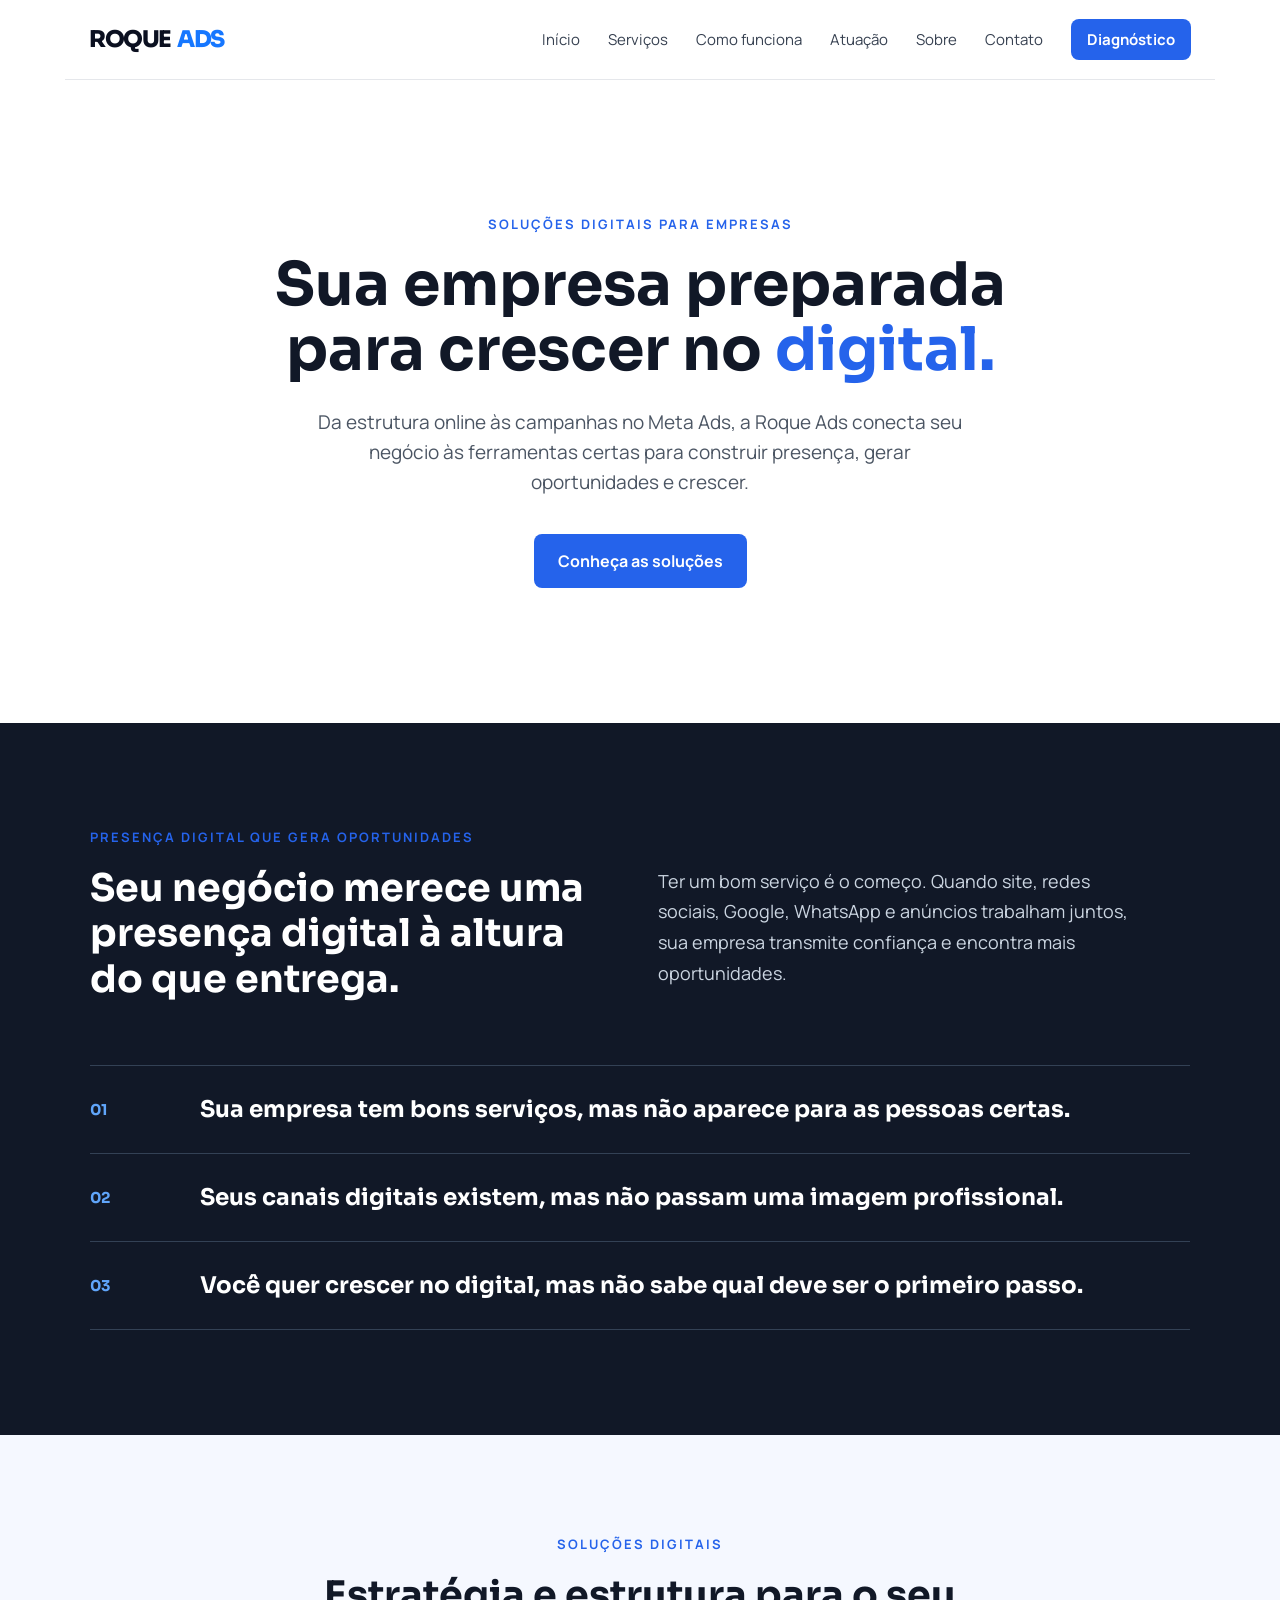
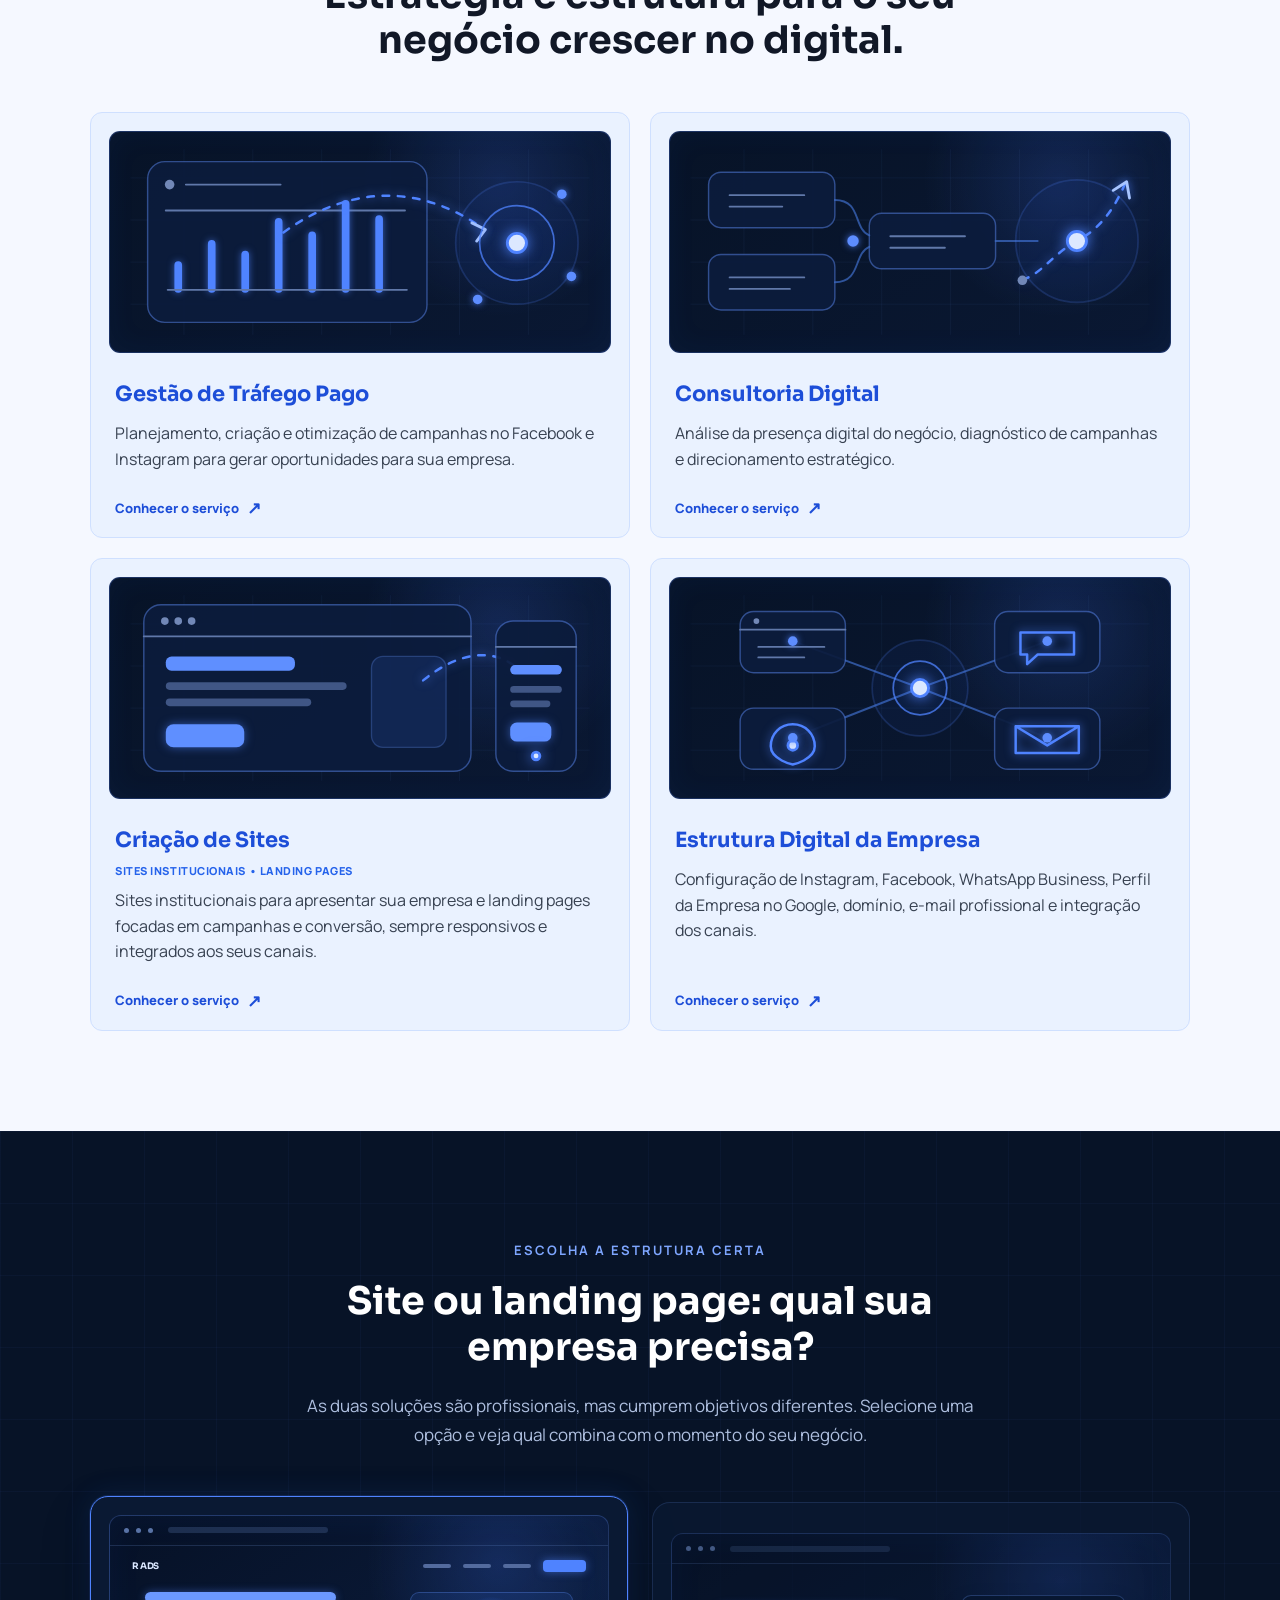
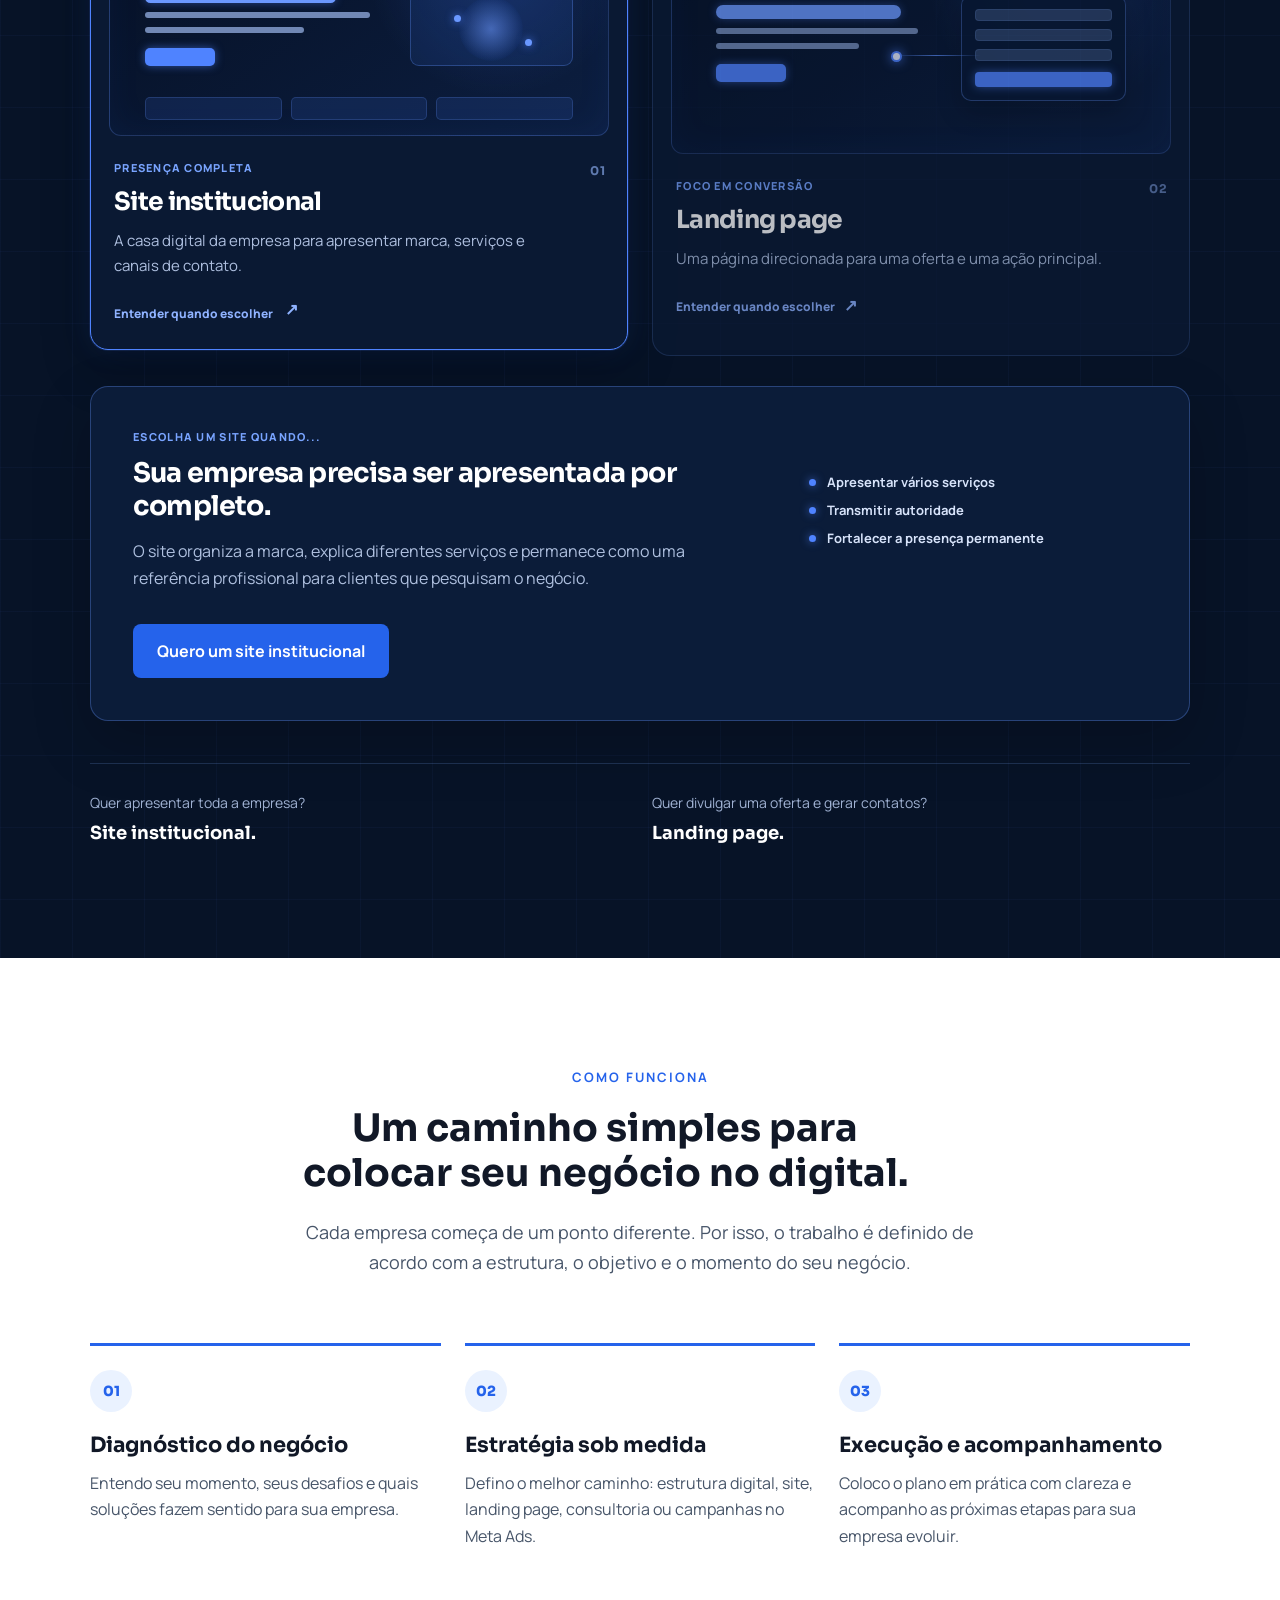
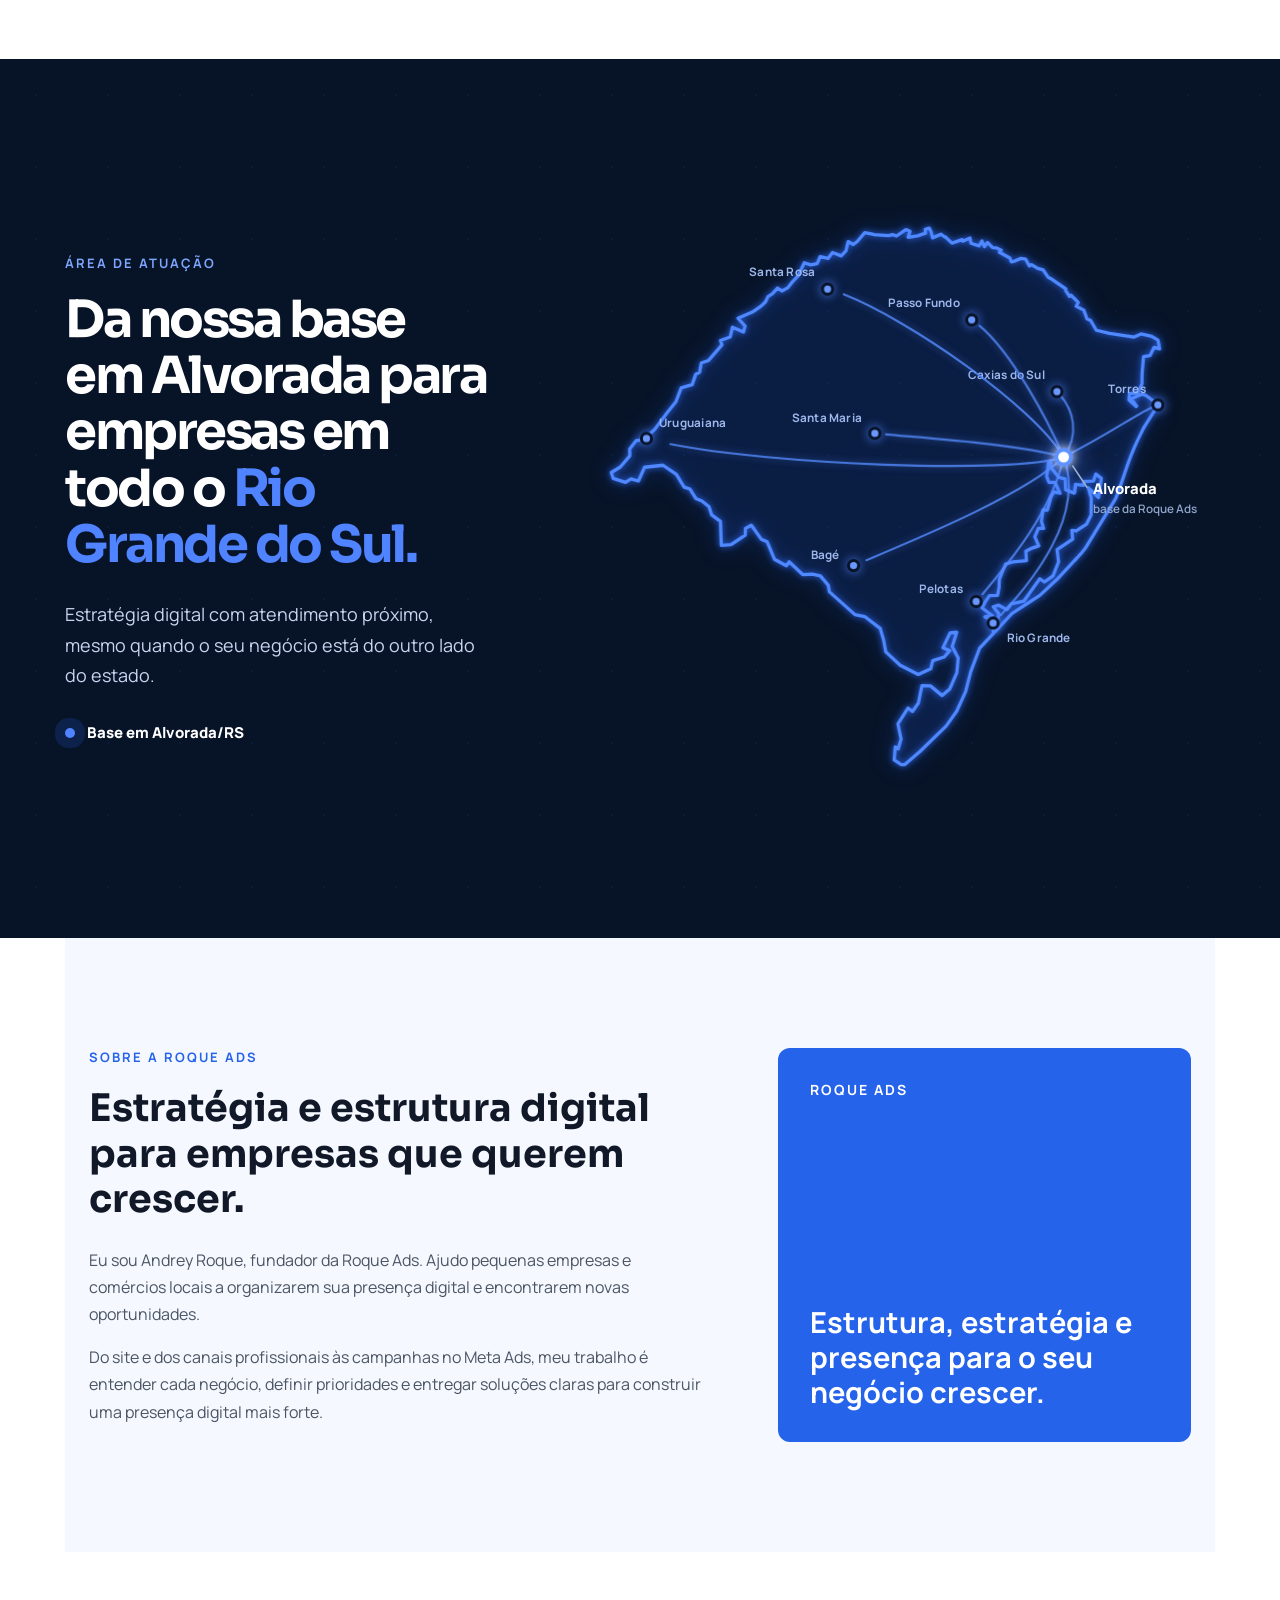
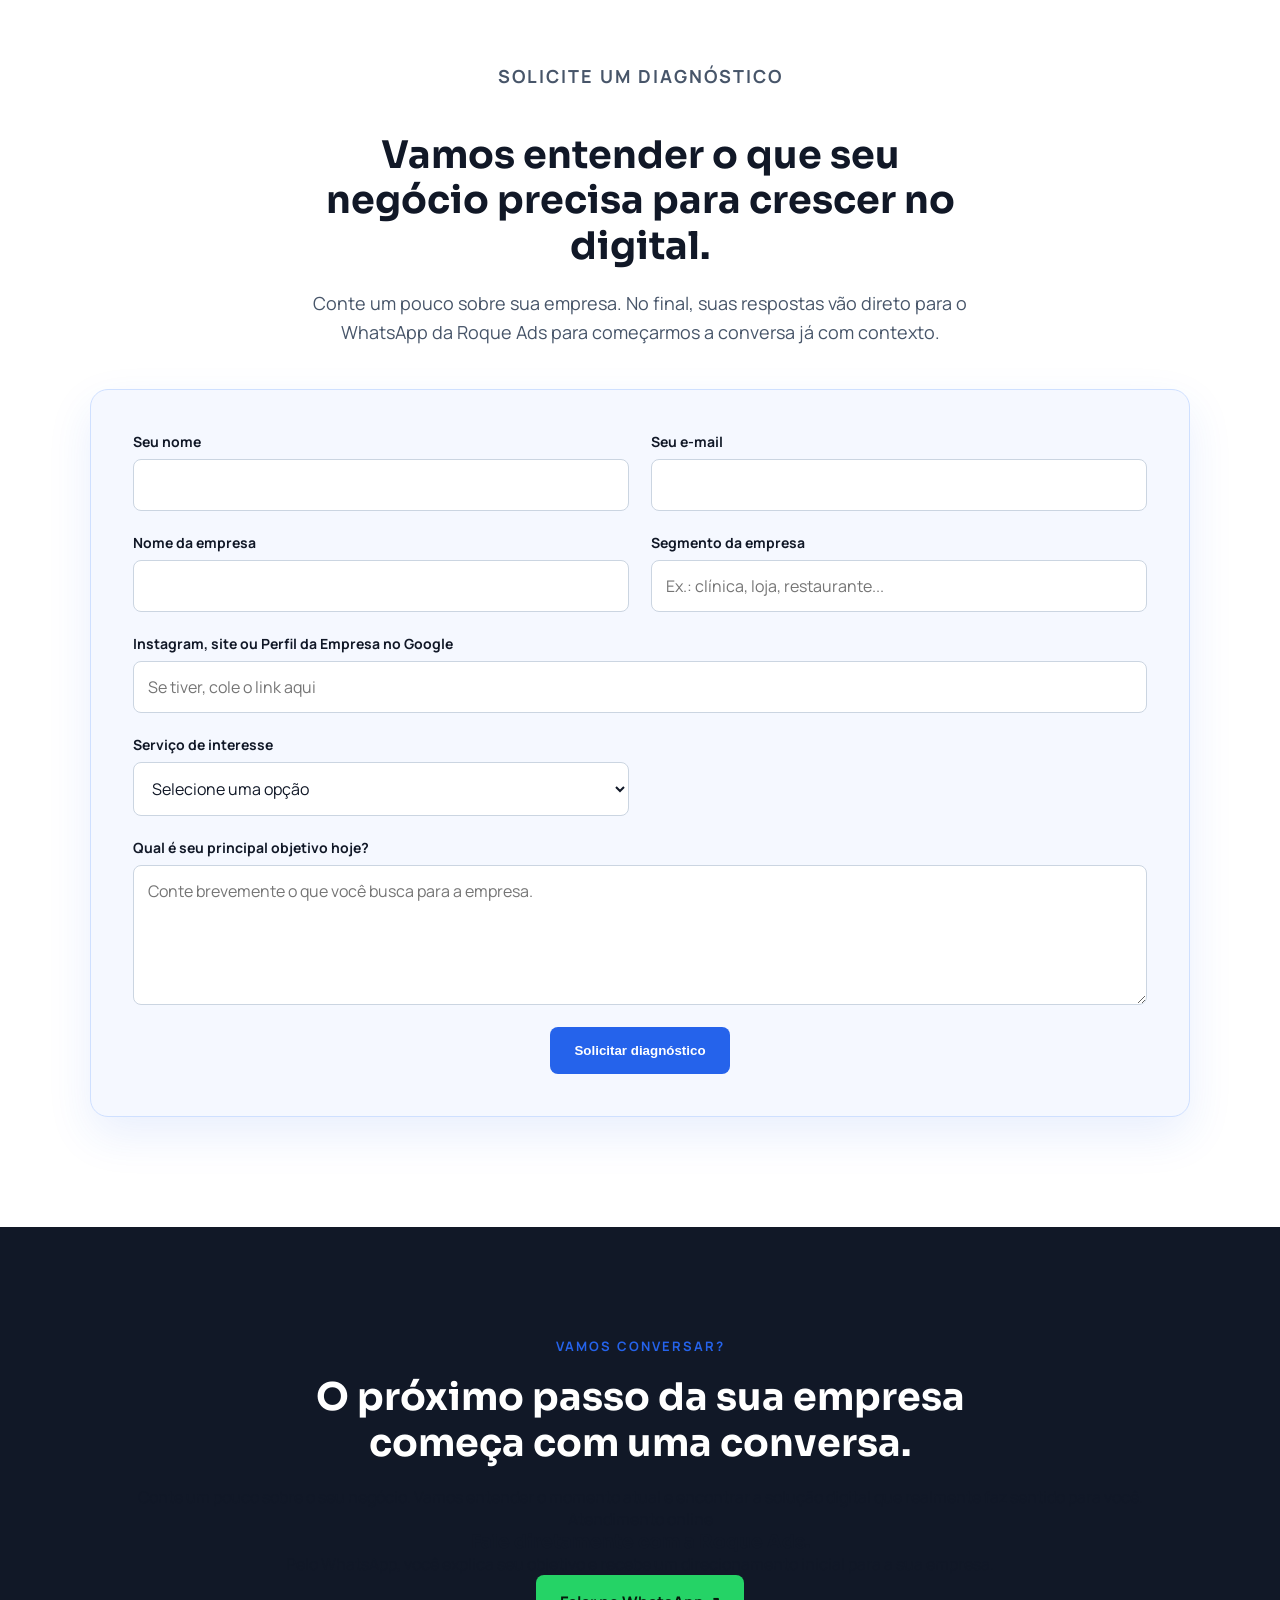
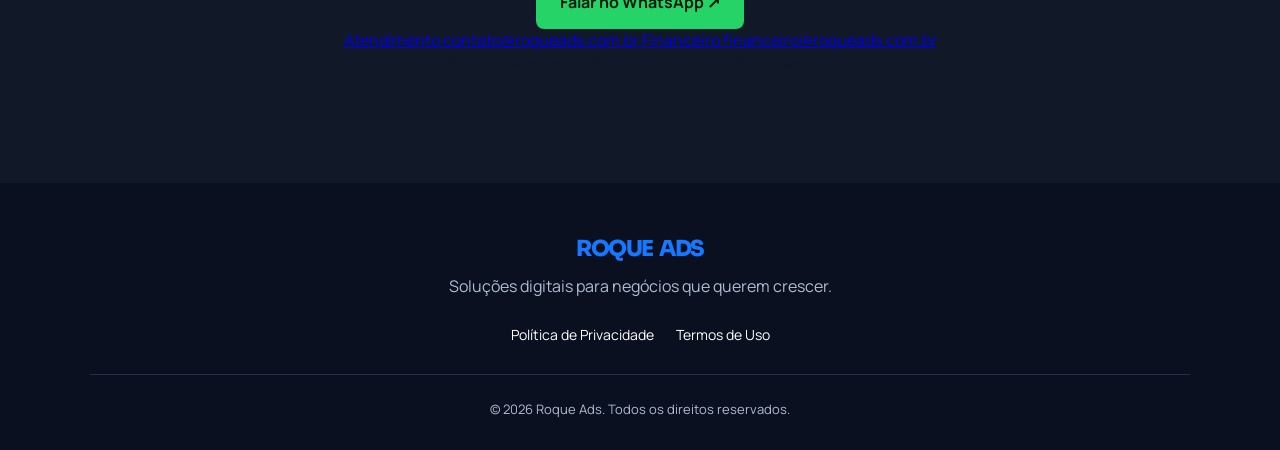
==== commit ff14a646: "Update index.html" ====
--- a/index.html
+++ b/index.html
@@ -761,32 +761,54 @@
   </form>
 </section>
   <section class="contato" id="contato">
-  <p class="sobretitulo">VAMOS CONVERSAR?</p>
-
-  <h2>Pronto para dar o próximo passo no digital?</h2>
-
-  <p>
-    Me chama no WhatsApp para entender qual solução digital faz mais sentido para o seu negócio.
-  </p>
-
-  <a
-    class="botao botao-whatsapp"
-    href="https://wa.me/5551992755891?text=Olá%2C%20Andrey!%20Vim%20pelo%20site%20da%20Roque%20Ads%20e%20quero%20entender%20qual%20solução%20digital%20faz%20mais%20sentido%20para%20o%20meu%20negócio."
-    target="_blank"
-  >
-    Falar no WhatsApp
-  </a>
-
-  <div class="contato-emails">
-    <p>
-      <strong>Atendimento</strong>
-      <a href="mailto:contato@roqueads.com.br">contato@roqueads.com.br</a>
-    </p>
-
-    <p>
-      <strong>Financeiro</strong>
-      <a href="mailto:financeiro@roqueads.com.br">financeiro@roqueads.com.br</a>
-    </p>
+  <div class="contato-conteudo">
+    <div class="contato-intro">
+      <p class="sobretitulo">VAMOS CONVERSAR?</p>
+
+      <h2>O próximo passo da sua empresa começa com uma conversa.</h2>
+
+      <p>
+        Conte um pouco sobre o seu negócio. Vamos entender o momento atual e
+        encontrar a solução digital que realmente faz sentido para você.
+      </p>
+    </div>
+
+    <div class="contato-painel">
+      <div class="contato-painel-topo">
+        <span class="contato-status"></span>
+        Atendimento online
+      </div>
+
+      <h3>Fale diretamente com a Roque Ads.</h3>
+
+      <p>
+        Pelo WhatsApp, você explica seu objetivo e recebe um direcionamento
+        inicial para a sua empresa.
+      </p>
+
+      <a
+        class="botao botao-whatsapp"
+        href="https://wa.me/5551992755891?text=Olá%2C%20Andrey!%20Vim%20pelo%20site%20da%20Roque%20Ads%20e%20quero%20entender%20qual%20solução%20digital%20faz%20mais%20sentido%20para%20o%20meu%20negócio."
+        target="_blank"
+        rel="noopener"
+      >
+        Falar no WhatsApp <span aria-hidden="true">↗</span>
+      </a>
+
+      <div class="contato-canais">
+        <a href="mailto:contato@roqueads.com.br">
+          <span>Atendimento</span>
+          contato@roqueads.com.br
+        </a>
+
+        <a href="mailto:financeiro@roqueads.com.br">
+          <span>Financeiro</span>
+          financeiro@roqueads.com.br
+        </a>
+      </div>
+
+      <p class="contato-base">Base em Alvorada/RS · Atendimento em todo o estado</p>
+    </div>
   </div>
 </section>
 <script>
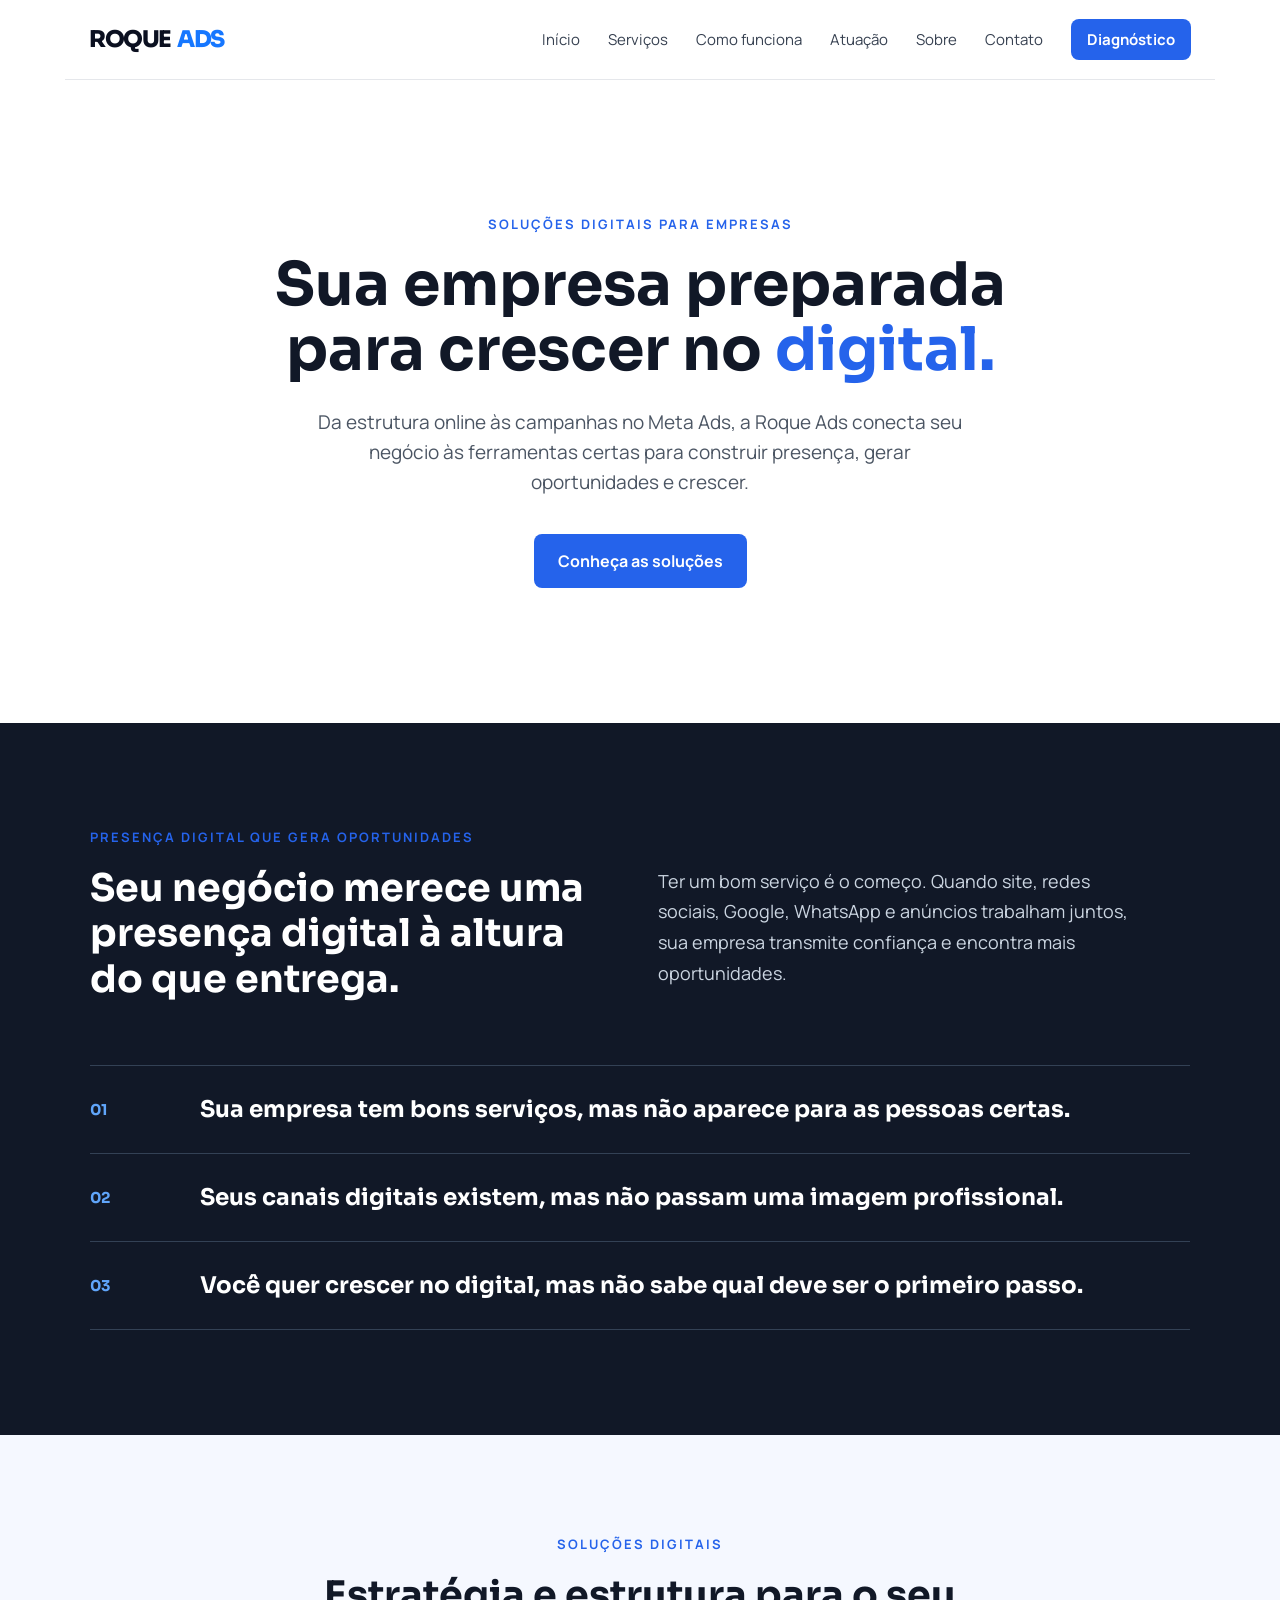
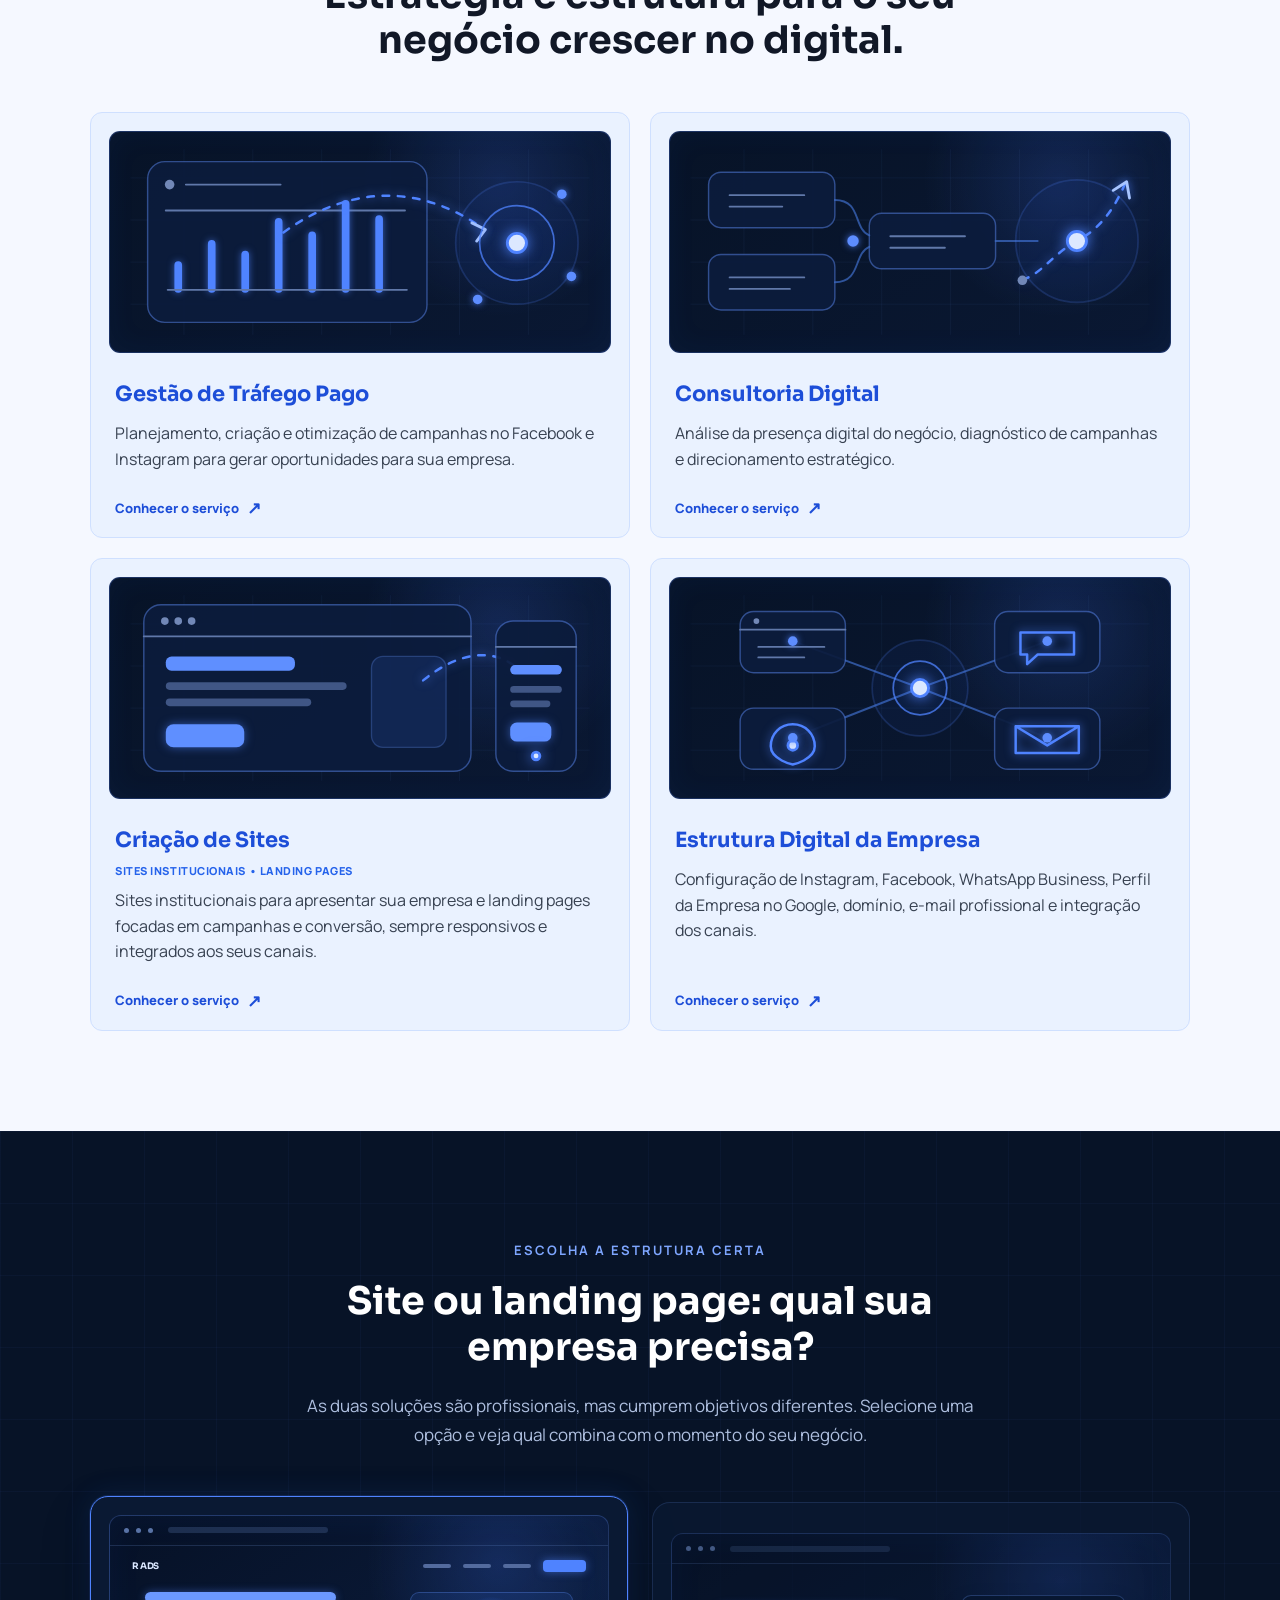
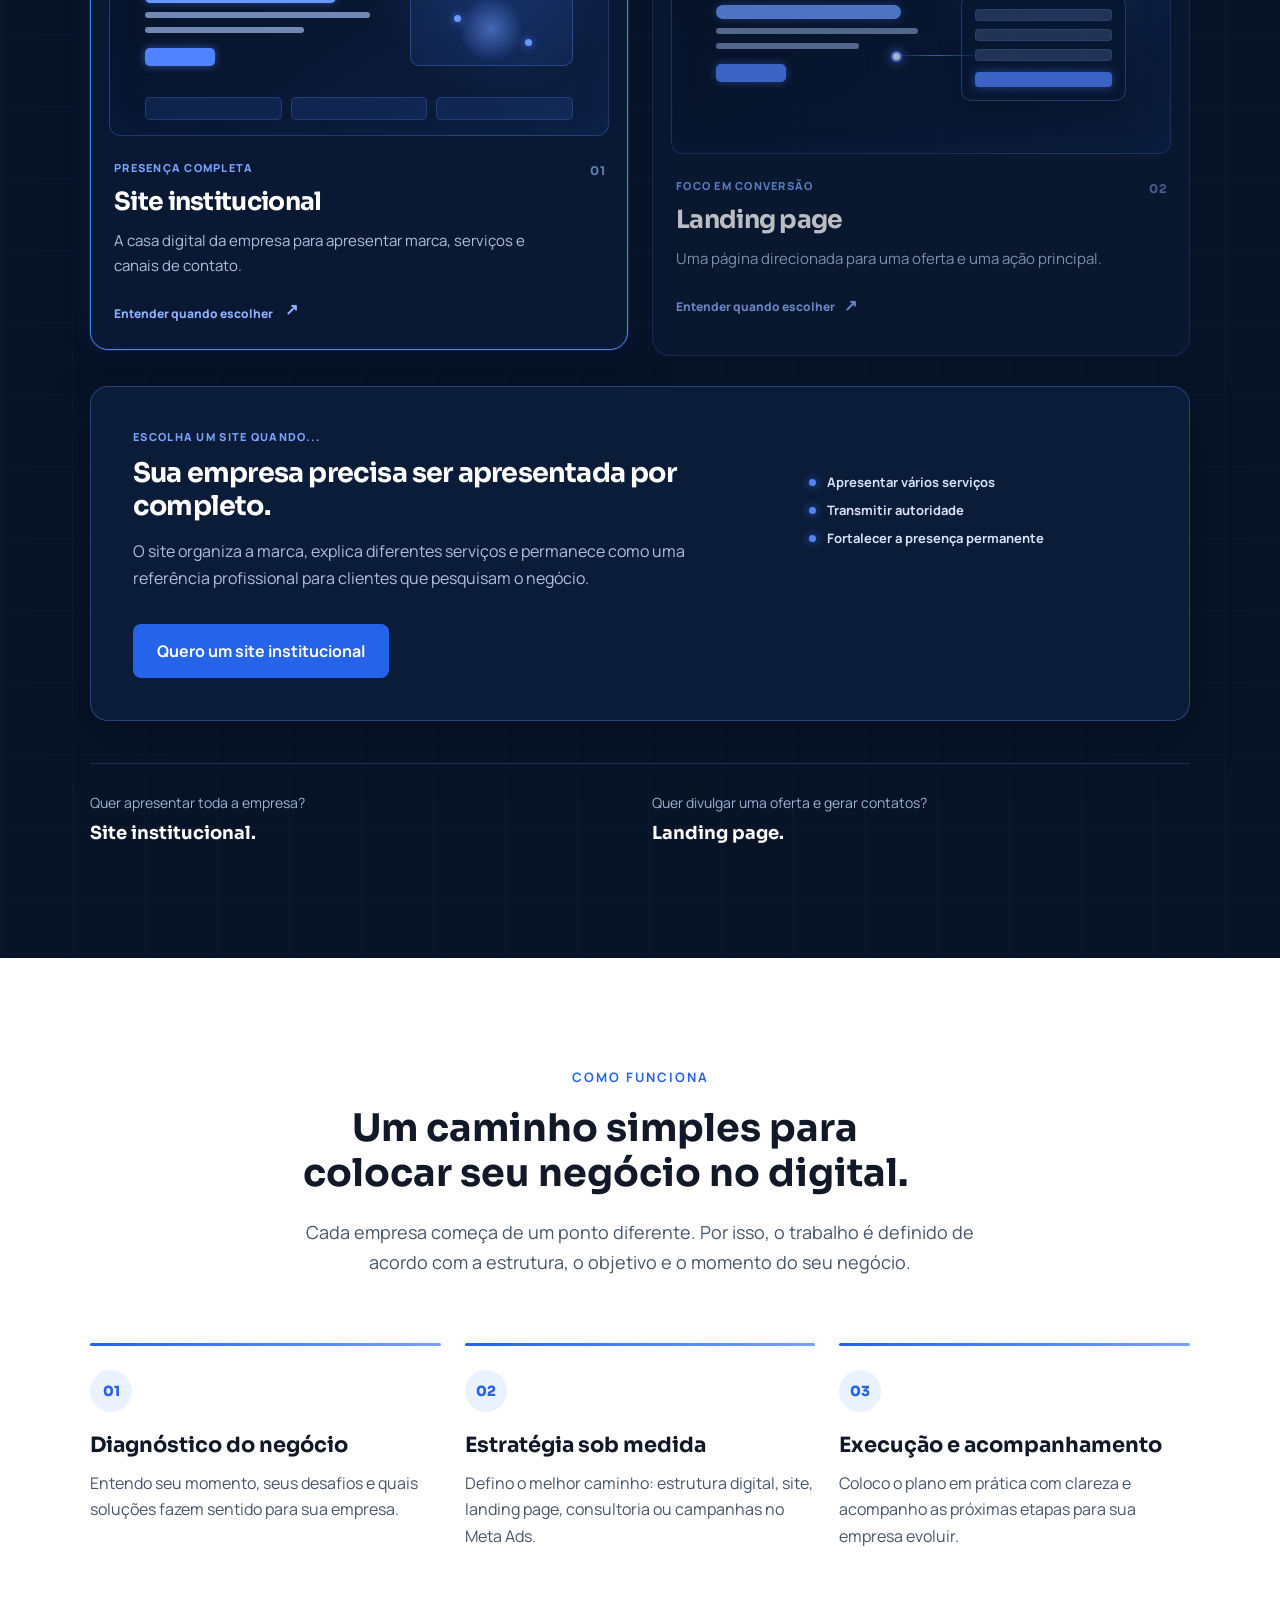
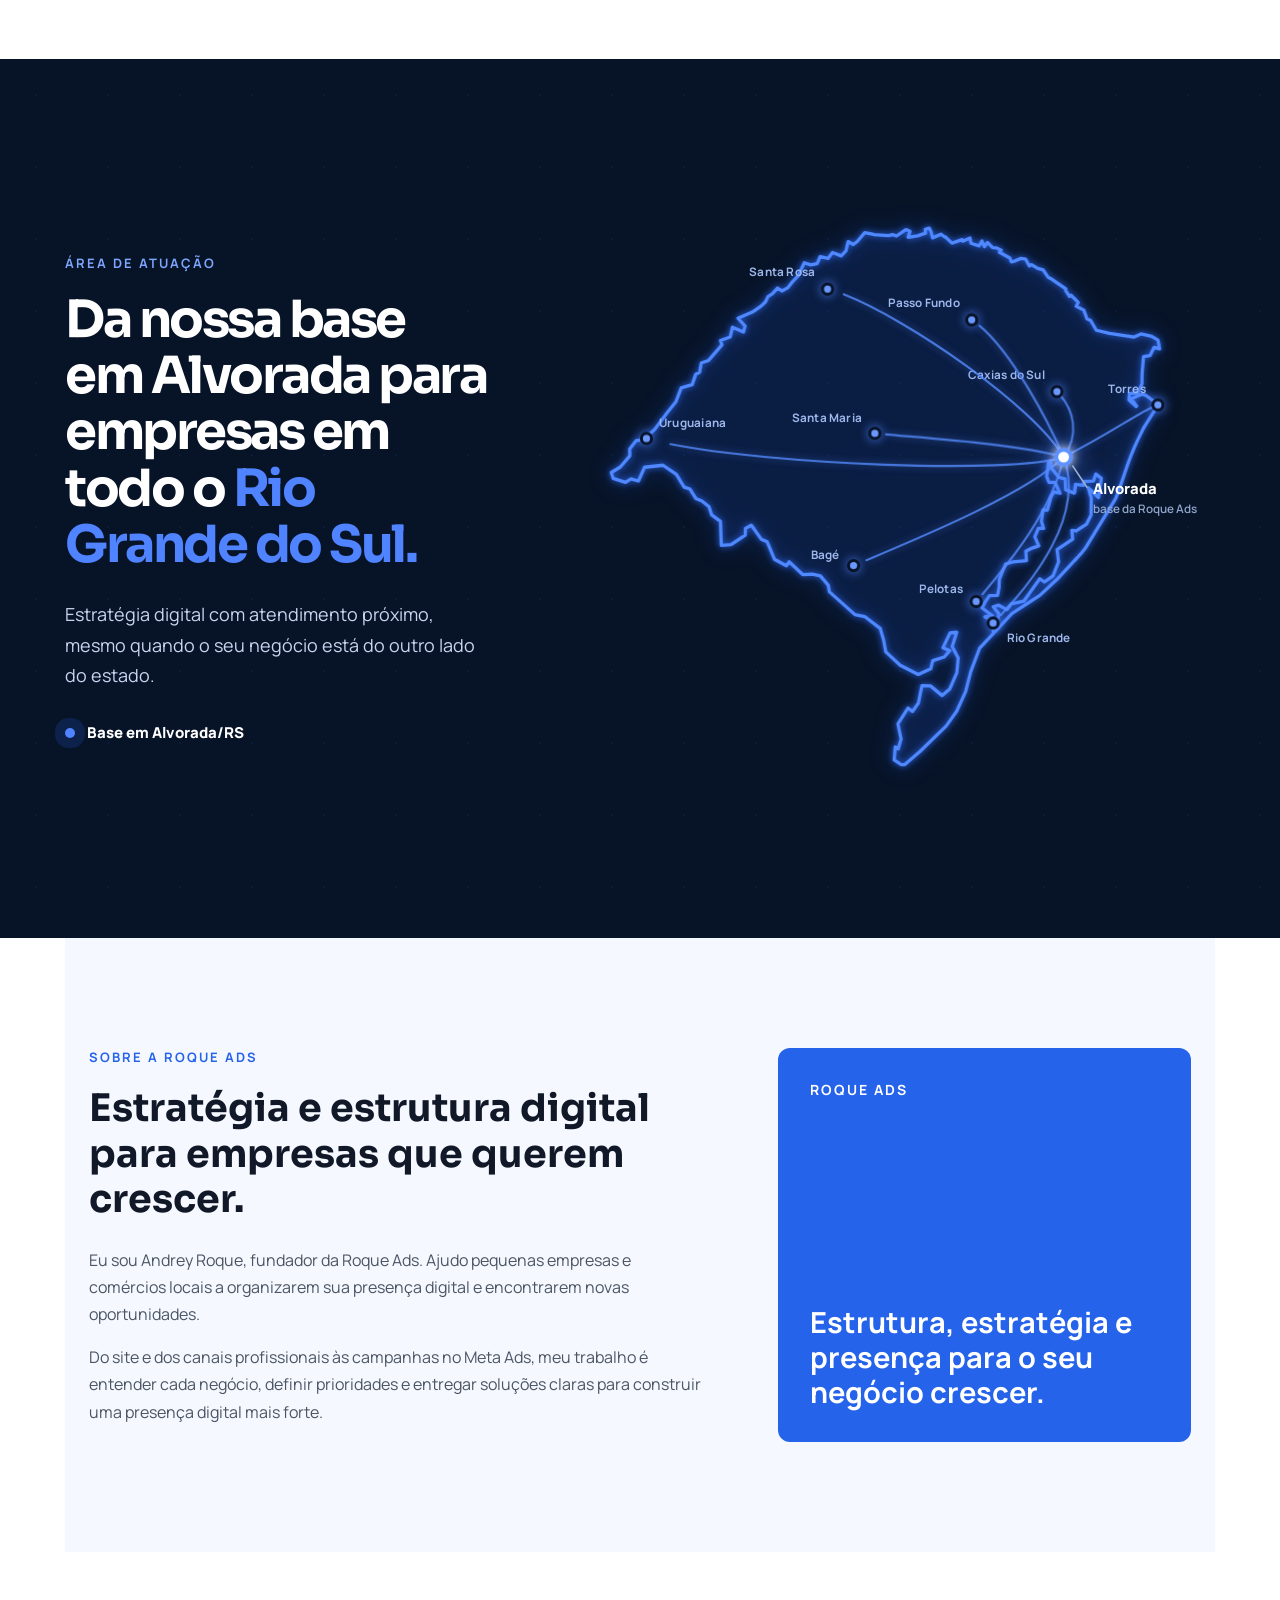
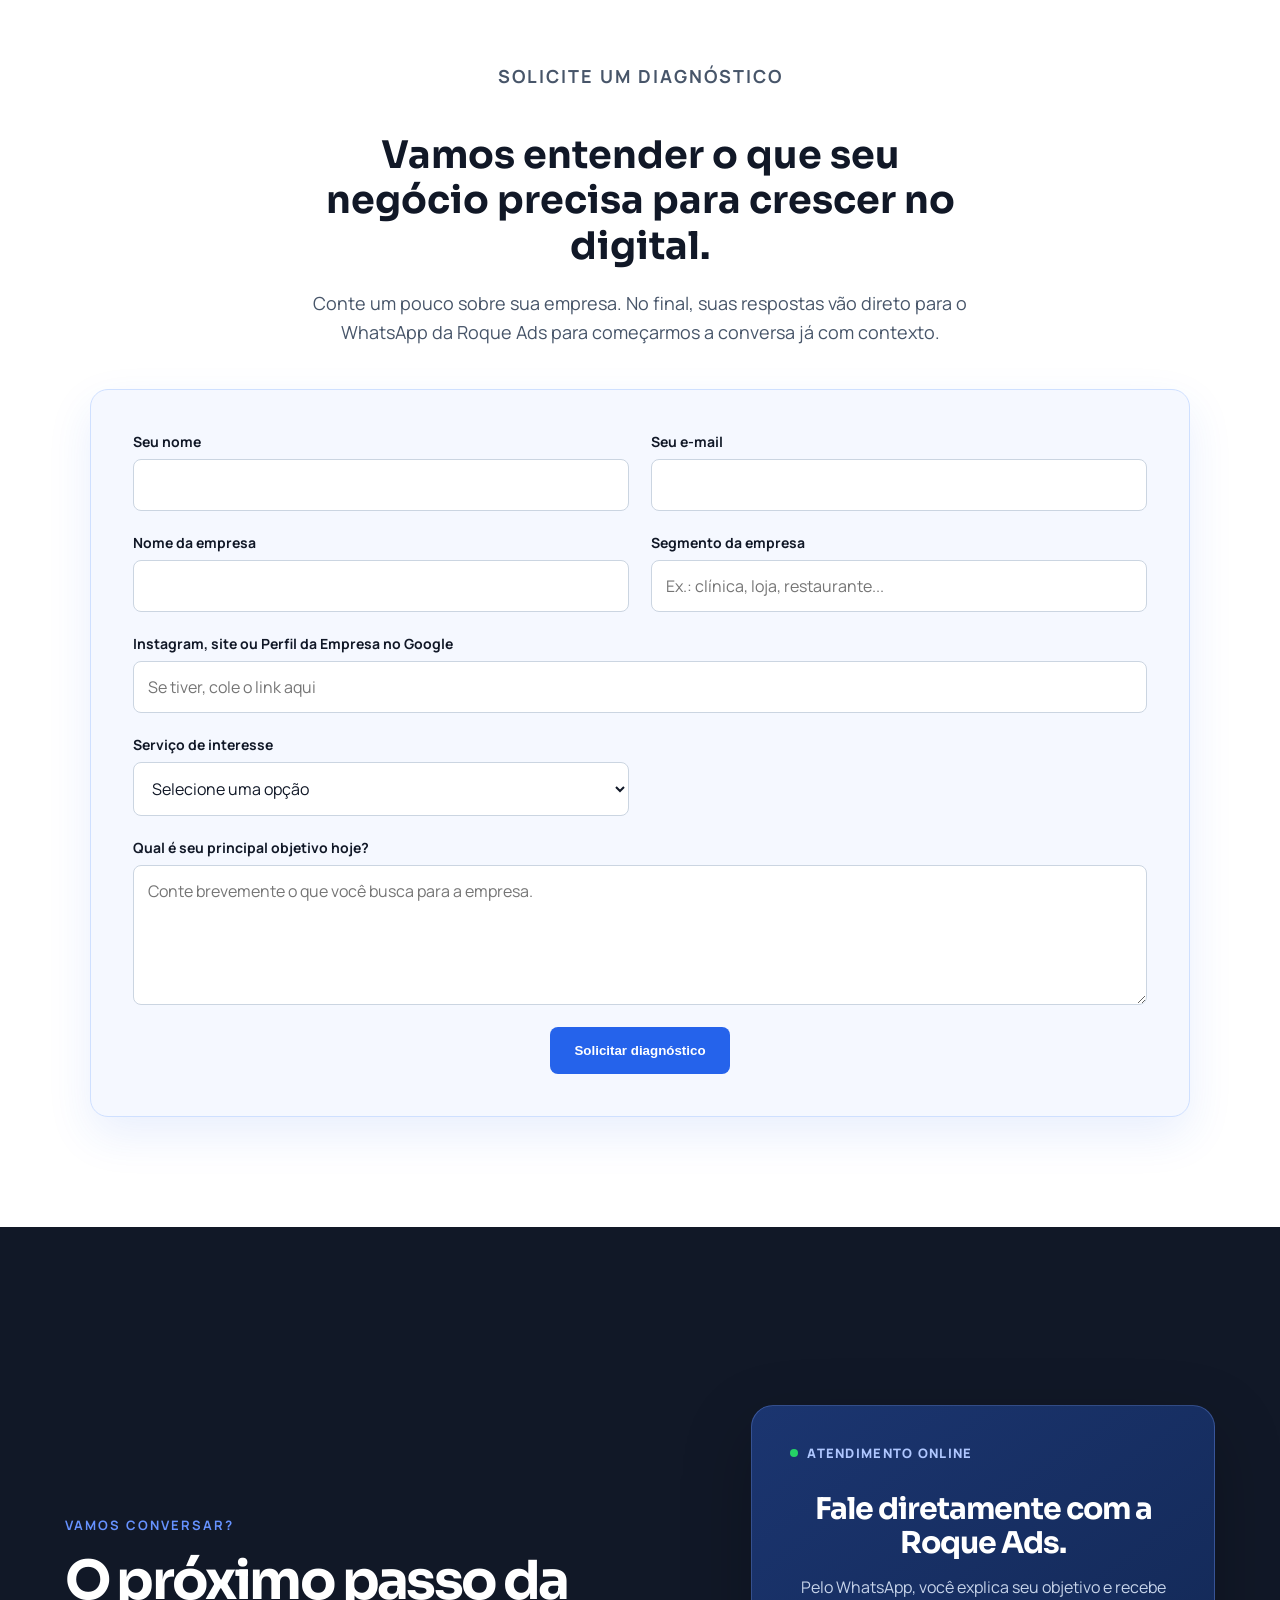
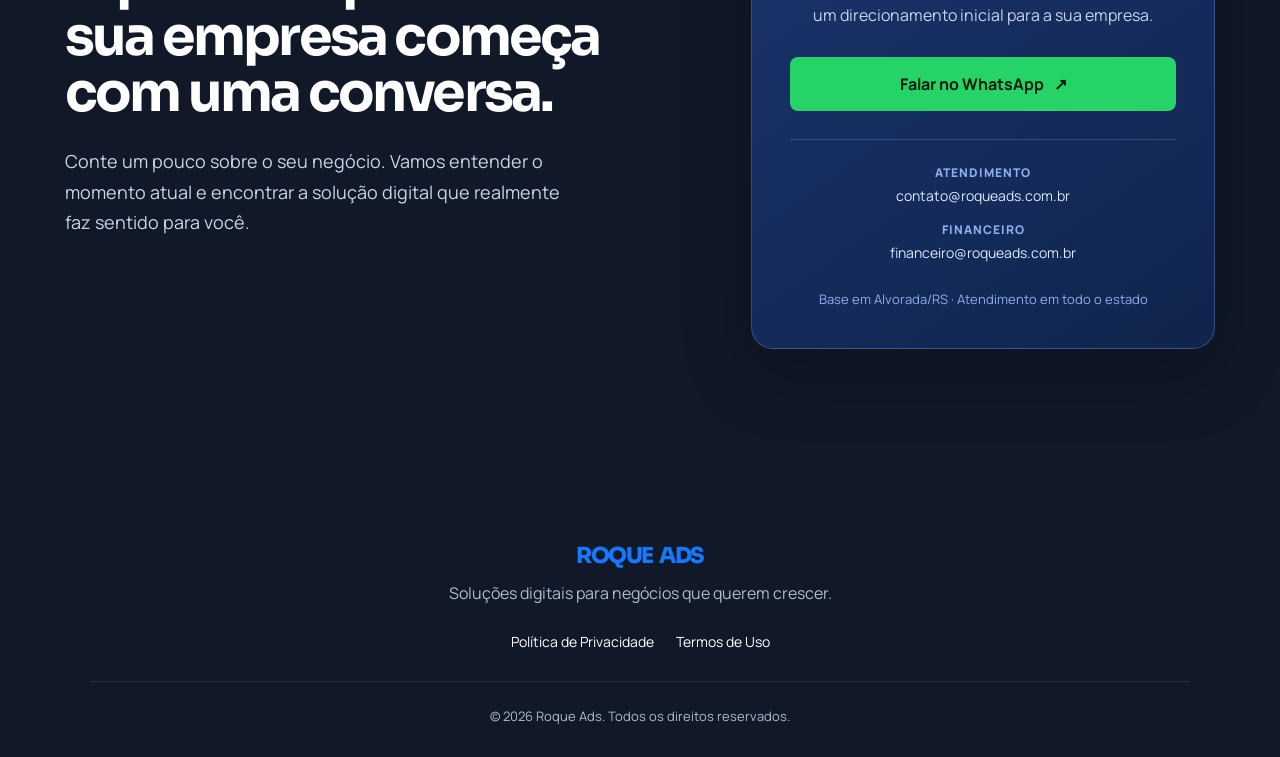
==== commit 49ed8e16: "Update index.html" ====
--- a/index.html
+++ b/index.html
@@ -1310,5 +1310,50 @@
     </p>
   </div>
 </footer>
+  <script>
+(() => {
+  const processo = document.querySelector(".processo");
+
+  if (!processo || !("IntersectionObserver" in window)) {
+    return;
+  }
+
+  const intro = processo.querySelector(".processo-intro");
+  const passos = [...processo.querySelectorAll(".passo")];
+
+  processo.classList.add("processo-animavel");
+
+  /* Pequeno atraso progressivo entre 01, 02 e 03 */
+  passos.forEach((passo, index) => {
+    passo.style.setProperty(
+      "--passo-delay",
+      `${index * 160}ms`
+    );
+  });
+
+  const observer = new IntersectionObserver(
+    (entries, obs) => {
+      entries.forEach((entry) => {
+        if (!entry.isIntersecting) return;
+
+        entry.target.classList.add("visivel");
+        obs.unobserve(entry.target);
+      });
+    },
+    {
+      threshold: 0.2,
+      rootMargin: "0px 0px -8% 0px"
+    }
+  );
+
+  if (intro) {
+    observer.observe(intro);
+  }
+
+  passos.forEach((passo) => {
+    observer.observe(passo);
+  });
+})();
+</script>
 </body>
 </html>
--- a/style.css
+++ b/style.css
@@ -2631,3 +2631,1417 @@
     transition: none;
   }
 }
+/* ===== CONTATO ANTIGO RESTAURADO ===== */
+.contato {
+  background: #111827;
+  display: flex;
+  min-height: 100vh;
+  padding: 96px 24px;
+}
+
+.contato-conteudo {
+  align-items: center;
+  display: grid;
+  gap: 90px;
+  grid-template-columns: minmax(0, 0.9fr) minmax(390px, 0.7fr);
+  margin: auto;
+  max-width: 1150px;
+  width: 100%;
+}
+
+.contato-intro {
+  max-width: 590px;
+  text-align: left;
+}
+
+.contato-intro .sobretitulo {
+  color: #6692ff;
+}
+
+.contato-intro h2 {
+  color: #ffffff;
+  font-size: clamp(42px, 4.2vw, 60px);
+  letter-spacing: -2.8px;
+  line-height: 1.04;
+  margin: 18px 0 24px;
+  text-align: left;
+}
+
+.contato-intro > p:last-child {
+  color: #c7d4ea;
+  font-size: 18px;
+  line-height: 1.7;
+  margin: 0;
+  max-width: 520px;
+}
+
+.contato-painel {
+  background: linear-gradient(145deg, #1b3570, #10244c);
+  border: 1px solid rgba(125, 164, 255, 0.3);
+  border-radius: 22px;
+  box-shadow: 0 24px 70px rgba(0, 0, 0, 0.22);
+  padding: 38px;
+}
+
+.contato-painel-topo {
+  align-items: center;
+  color: #afc7ff;
+  display: flex;
+  font-size: 13px;
+  font-weight: 800;
+  gap: 9px;
+  letter-spacing: 1.3px;
+  text-transform: uppercase;
+}
+
+.contato-status {
+  background: #25d366;
+  border-radius: 50%;
+  height: 8px;
+  width: 8px;
+  animation: status-online-premium 2.8s ease-in-out infinite;
+}
+
+@keyframes status-online-premium {
+  0%,
+  100% {
+    opacity: 1;
+    box-shadow:
+      0 0 0 5px rgba(37, 211, 102, 0.10),
+      0 0 8px rgba(37, 211, 102, 0.28);
+  }
+
+  50% {
+    opacity: 0.82;
+    box-shadow:
+      0 0 0 8px rgba(37, 211, 102, 0.04),
+      0 0 14px rgba(37, 211, 102, 0.42);
+  }
+}
+
+.contato-painel h3 {
+  color: #ffffff;
+  font-size: 30px;
+  letter-spacing: -1px;
+  line-height: 1.14;
+  margin: 30px 0 14px;
+}
+
+.contato-painel > p {
+  color: #c7d4ea;
+  line-height: 1.7;
+  margin: 0 0 28px;
+}
+.contato-painel .botao-whatsapp {
+  align-items: center;
+  display: inline-flex;
+  gap: 10px;
+  justify-content: center;
+  width: 100%;
+}
+
+.contato-canais {
+  border-top: 1px solid rgba(182, 207, 255, 0.18);
+  display: grid;
+  gap: 16px;
+  margin-top: 28px;
+  padding-top: 24px;
+}
+
+.contato-canais a {
+  color: #dce8ff;
+  font-size: 14px;
+  text-decoration: none;
+}
+
+.contato-canais a:hover {
+  color: #ffffff;
+}
+
+.contato-canais span {
+  color: #8eaeec;
+  display: block;
+  font-size: 12px;
+  font-weight: 800;
+  letter-spacing: 1px;
+  margin-bottom: 5px;
+  text-transform: uppercase;
+}
+
+.contato-base {
+  color: #8eaeec !important;
+  font-size: 13px;
+  margin: 26px 0 0 !important;
+}
+
+/* ===== TIRA O RECORTE ENTRE CONTATO E RODAPÉ ===== */
+.rodape {
+  background: #111827;
+  padding: 18px 24px 32px;
+}
+
+.rodape-direitos {
+  border-top: 1px solid rgba(255, 255, 255, 0.08);
+}
+
+@media (max-width: 860px) {
+  .contato {
+    min-height: auto;
+    padding: 82px 20px;
+  }
+
+  .contato-conteudo {
+    gap: 42px;
+    grid-template-columns: 1fr;
+  }
+
+  .contato-intro {
+    text-align: left;
+  }
+
+  .contato-painel {
+    border-radius: 18px;
+    padding: 28px 22px;
+  }
+
+  .contato-intro h2 {
+    font-size: clamp(36px, 10vw, 46px);
+  }
+}
+
+@media (max-width: 600px) {
+  .contato-painel h3 {
+    font-size: 26px;
+  }
+
+  .contato-canais a {
+    font-size: 13px;
+  }
+}
+/* ===== AJUSTE PARA DESKTOPS GRANDES ===== */
+@media (min-width: 1400px) {
+
+  /* INÍCIO */
+  .hero {
+    min-height: 100vh;
+    box-sizing: border-box;
+
+    display: flex;
+    flex-direction: column;
+    justify-content: center;
+  }
+
+  /* SEÇÕES CURTAS */
+  .processo,
+  .atuacao,
+  .sobre,
+  .contato {
+    min-height: 100vh;
+    box-sizing: border-box;
+  }
+
+ /* CENTRALIZAÇÃO VERTICAL */
+.processo {
+  display: flex;
+  flex-direction: column;
+  justify-content: center;
+}
+
+.sobre {
+  align-content: center;
+}
+    /* ===== ESCALA VISUAL PARA FULL HD / TELAS GRANDES ===== */
+
+  body {
+    font-size: 17px;
+  }
+
+  /* Cabeçalho */
+  .cabecalho {
+    max-width: 1280px;
+    padding: 30px 28px;
+  }
+
+  .logo-nova {
+    font-size: 25px;
+  }
+
+  .menu {
+    gap: 30px;
+  }
+
+  .menu a {
+    font-size: 16px;
+  }
+
+  /* Início */
+  .hero {
+    max-width: 1080px;
+    padding-left: 28px;
+    padding-right: 28px;
+  }
+
+  .hero h1 {
+    font-size: clamp(68px, 4vw, 76px);
+  }
+
+  .descricao {
+    font-size: 21px;
+    max-width: 760px;
+  }
+
+  .sobretitulo {
+    font-size: 14px;
+  }
+
+  .botao {
+    font-size: 17px;
+    padding: 18px 28px;
+  }
+
+  /* Títulos gerais */
+  h2 {
+    font-size: clamp(42px, 2.5vw, 48px);
+    max-width: 780px;
+  }
+
+  /* Presença digital */
+  .problema {
+    padding: 120px 28px;
+  }
+
+  .problema-intro,
+  .problemas-lista {
+    max-width: 1240px;
+  }
+
+  .problema-intro > p:not(.sobretitulo) {
+    font-size: 19px;
+  }
+
+  .problemas-lista h3 {
+    font-size: 26px;
+  }
+
+  /* Serviços */
+  .servicos {
+    padding: 120px 28px;
+  }
+
+  .cards {
+    max-width: 1240px;
+    gap: 24px;
+  }
+
+  .card {
+    min-height: 430px;
+    padding: 20px;
+  }
+
+  .card h3 {
+    font-size: 24px;
+  }
+
+  .card p {
+    font-size: 17px;
+  }
+
+  .card-servico-tag {
+    font-size: 12px;
+  }
+
+  /* Site x Landing Page */
+  .comparacao-web {
+    padding: 120px 28px;
+  }
+
+  .comparacao-web-cabecalho,
+  .comparacao-web-abas,
+  .comparacao-web-paineis,
+  .comparacao-web-resumo {
+    max-width: 1240px;
+  }
+
+  .comparacao-web-cabecalho > p:not(.sobretitulo) {
+    font-size: 19px;
+  }
+
+  .comparacao-card-texto {
+    font-size: 17px;
+  }
+
+  /* Como funciona */
+  .processo {
+    padding: 120px 28px;
+  }
+
+  .processo-intro {
+    max-width: 820px;
+    margin-bottom: 75px;
+  }
+
+  .passos {
+    max-width: 1240px;
+    gap: 32px;
+  }
+
+  .processo-intro > p:last-child {
+    font-size: 19px;
+  }
+
+  .passo h3 {
+    font-size: 24px;
+  }
+
+  .passo p {
+    font-size: 17px;
+  }
+
+  /* Atuação */
+  .atuacao {
+    padding: 120px 28px;
+  }
+
+  .atuacao-conteudo {
+    max-width: 1280px;
+    gap: 80px;
+  }
+
+  .atuacao-texto {
+    max-width: 560px;
+  }
+
+  .atuacao h2 {
+    font-size: clamp(58px, 3.5vw, 66px);
+    max-width: 650px;
+  }
+
+  .atuacao-texto > p:not(.sobretitulo) {
+    font-size: 20px;
+  }
+
+  /* Sobre */
+  .sobre {
+    max-width: 1280px;
+    gap: 90px;
+    padding: 120px 28px;
+  }
+
+  .sobre h2 {
+    font-size: 48px;
+    max-width: 700px;
+  }
+
+  .sobre-texto > p:not(.sobretitulo) {
+    font-size: 18px;
+    max-width: 680px;
+  }
+
+  .sobre-destaque {
+    min-height: 340px;
+    padding: 40px;
+  }
+
+  .sobre-destaque strong {
+    font-size: 34px;
+  }
+
+  /* Diagnóstico */
+  .diagnostico {
+    padding: 120px 28px;
+  }
+
+  .diagnostico-intro,
+  .formulario-diagnostico {
+    max-width: 1240px;
+  }
+
+  .diagnostico-intro > p {
+    font-size: 19px;
+    max-width: 760px;
+  }
+
+  .formulario-diagnostico {
+    padding: 48px;
+    gap: 24px;
+  }
+
+  .campo label {
+    font-size: 15px;
+  }
+
+  .campo input,
+  .campo select,
+  .campo textarea {
+    padding: 16px;
+  }
+
+  /* Contato */
+  .contato-conteudo {
+    max-width: 1280px;
+    gap: 100px;
+  }
+
+  .contato-intro {
+    max-width: 650px;
+  }
+
+  .contato-intro h2 {
+    font-size: 64px;
+  }
+
+  .contato-intro > p:last-child {
+    font-size: 20px;
+    max-width: 590px;
+  }
+
+  .contato-painel {
+    padding: 44px;
+  }
+
+  .contato-painel h3 {
+    font-size: 34px;
+  }
+
+  .contato-painel > p {
+    font-size: 17px;
+  }
+
+  .contato-canais a {
+    font-size: 15px;
+  }
+
+  /* Menu lateral */
+  .menu-lateral {
+    right: 18px;
+  }
+
+  .menu-lateral a {
+    font-size: 12px;
+    padding: 8px;
+  }
+
+}
+/* =========================================================
+   RESPONSIVIDADE FINAL — CELULARES
+   ========================================================= */
+
+@media (max-width: 767px) {
+
+  /* ---------- GERAL ---------- */
+
+  body {
+    font-size: 15px;
+  }
+
+  .sobretitulo {
+    font-size: 11px;
+    letter-spacing: 1.5px;
+  }
+
+
+  /* ---------- CABEÇALHO ---------- */
+
+  .cabecalho {
+    padding-top: 20px;
+    padding-bottom: 20px;
+  }
+
+  .logo-nova {
+    font-size: 20px;
+  }
+
+
+  /* ---------- INÍCIO ---------- */
+
+  .hero {
+    min-height: auto;
+    padding-top: 72px;
+    padding-bottom: 72px;
+  }
+
+  .hero h1 {
+    font-size: clamp(38px, 10vw, 46px);
+    line-height: 1.02;
+  }
+
+  .descricao {
+    font-size: 15px;
+    line-height: 1.6;
+    max-width: 360px;
+  }
+
+  .botao {
+    font-size: 14px;
+    padding: 15px 22px;
+  }
+
+
+  /* ---------- PRESENÇA DIGITAL ---------- */
+
+  .problema {
+    padding-top: 80px;
+    padding-bottom: 80px;
+  }
+
+  .problema-intro h2 {
+    font-size: 32px;
+    line-height: 1.08;
+  }
+
+  .problema-intro > p:not(.sobretitulo) {
+    font-size: 15px;
+    line-height: 1.65;
+  }
+
+  .problemas-lista h3 {
+    font-size: 17px;
+    line-height: 1.2;
+  }
+
+
+  /* ---------- SERVIÇOS ---------- */
+
+  .servicos {
+    padding-top: 75px;
+    padding-bottom: 75px;
+  }
+
+  .servicos h2 {
+    font-size: 31px;
+    line-height: 1.08;
+  }
+
+  .cards {
+    gap: 18px;
+  }
+
+  .card {
+    min-height: auto;
+  }
+
+  .card h3 {
+    font-size: 20px;
+  }
+
+  .card p {
+    font-size: 14px;
+    line-height: 1.55;
+  }
+
+
+  /* ---------- SITE x LANDING PAGE ---------- */
+
+  .comparacao-web {
+    padding-top: 75px;
+    padding-bottom: 75px;
+  }
+
+  .comparacao-web-cabecalho h2 {
+    font-size: 31px;
+    line-height: 1.08;
+  }
+
+  .comparacao-web-cabecalho > p:not(.sobretitulo) {
+    font-size: 14px;
+    line-height: 1.6;
+  }
+
+
+  /* ---------- COMO FUNCIONA ---------- */
+
+  .processo {
+    min-height: auto;
+    padding-top: 80px;
+    padding-bottom: 80px;
+  }
+
+  .processo-intro {
+    margin-bottom: 48px;
+  }
+
+  .processo-intro h2 {
+    font-size: 31px;
+    line-height: 1.08;
+  }
+
+  .processo-intro > p:last-child {
+    font-size: 15px;
+    line-height: 1.6;
+  }
+
+  .passos {
+    gap: 0;
+  }
+
+  .passo {
+    padding-top: 24px;
+    padding-bottom: 28px;
+  }
+
+  .passo h3 {
+    font-size: 19px;
+  }
+
+  .passo p {
+    font-size: 14px;
+    line-height: 1.55;
+  }
+
+
+  /* ---------- ATUAÇÃO ---------- */
+
+  .atuacao {
+    min-height: auto;
+    padding-top: 75px;
+    padding-bottom: 75px;
+  }
+
+  .atuacao-conteudo {
+    gap: 42px;
+  }
+
+  .atuacao h2 {
+    font-size: 34px;
+    line-height: 1.02;
+  }
+
+  .atuacao-texto > p:not(.sobretitulo) {
+    font-size: 15px;
+    line-height: 1.6;
+  }
+
+
+  /* ---------- SOBRE ---------- */
+
+  .sobre {
+    min-height: auto;
+    padding-top: 75px;
+    padding-bottom: 75px;
+    gap: 38px;
+  }
+
+  .sobre h2 {
+    font-size: 32px;
+    line-height: 1.08;
+  }
+
+  .sobre-texto > p:not(.sobretitulo) {
+    font-size: 14px;
+    line-height: 1.6;
+  }
+
+  .sobre-destaque {
+    min-height: 260px;
+    padding: 28px;
+  }
+
+  .sobre-destaque strong {
+    font-size: 27px;
+    line-height: 1.1;
+  }
+
+
+  /* ---------- DIAGNÓSTICO ---------- */
+
+  .diagnostico {
+    padding-top: 75px;
+    padding-bottom: 75px;
+  }
+
+  .diagnostico-intro h2 {
+    font-size: 31px;
+    line-height: 1.08;
+  }
+
+  .diagnostico-intro > p {
+    font-size: 14px;
+    line-height: 1.6;
+  }
+
+  .formulario-diagnostico {
+    padding: 20px;
+    gap: 18px;
+  }
+
+  .campo label {
+    font-size: 12px;
+  }
+
+  .campo input,
+  .campo select,
+  .campo textarea {
+    font-size: 14px;
+    padding: 14px;
+  }
+
+
+  /* ---------- CONTATO ---------- */
+
+  .contato {
+    min-height: auto;
+  }
+
+  .contato-conteudo {
+    gap: 38px;
+  }
+
+  .contato-intro h2 {
+    font-size: 39px;
+    line-height: 0.98;
+  }
+
+  .contato-intro > p:last-child {
+    font-size: 15px;
+    line-height: 1.6;
+  }
+
+  .contato-painel {
+    padding: 24px 18px;
+  }
+
+  .contato-painel h3 {
+    font-size: 25px;
+    line-height: 1.05;
+  }
+
+  .contato-painel > p {
+    font-size: 14px;
+  }
+
+}
+
+
+/* =========================================================
+   RESPONSIVIDADE FINAL — TABLETS
+   ========================================================= */
+
+@media (min-width: 768px) and (max-width: 1024px) {
+
+  /* ---------- GERAL ---------- */
+
+  body {
+    font-size: 16px;
+  }
+
+  .sobretitulo {
+    font-size: 12px;
+  }
+
+
+  /* ---------- CABEÇALHO ---------- */
+
+  .cabecalho {
+    padding: 22px 28px;
+  }
+
+  .logo-nova {
+    font-size: 22px;
+  }
+
+  .menu {
+    gap: 18px;
+  }
+
+  .menu a {
+    font-size: 14px;
+  }
+
+
+  /* ---------- INÍCIO ---------- */
+
+  .hero {
+    min-height: calc(100vh - 80px);
+    padding: 80px 32px;
+  }
+
+  .hero h1 {
+    font-size: clamp(50px, 7vw, 64px);
+    line-height: 1.02;
+  }
+
+  .descricao {
+    max-width: 620px;
+    font-size: 18px;
+    line-height: 1.6;
+  }
+
+  .botao {
+    font-size: 16px;
+    padding: 16px 26px;
+  }
+
+
+  /* ---------- PRESENÇA DIGITAL ---------- */
+
+  .problema {
+    padding: 90px 32px;
+  }
+
+  .problema-intro h2 {
+    font-size: 40px;
+  }
+
+  .problema-intro > p:not(.sobretitulo) {
+    font-size: 17px;
+  }
+
+  .problemas-lista h3 {
+    font-size: 21px;
+  }
+
+
+  /* ---------- SERVIÇOS ---------- */
+
+  .servicos {
+    padding: 90px 32px;
+  }
+
+  .servicos h2 {
+    font-size: 40px;
+  }
+
+  .cards {
+    gap: 20px;
+  }
+
+  .card h3 {
+    font-size: 21px;
+  }
+
+  .card p {
+    font-size: 15px;
+  }
+
+
+  /* ---------- SITE x LANDING PAGE ---------- */
+
+  .comparacao-web {
+    padding: 90px 32px;
+  }
+
+  .comparacao-web-cabecalho h2 {
+    font-size: 40px;
+  }
+
+  .comparacao-web-cabecalho > p:not(.sobretitulo) {
+    font-size: 17px;
+  }
+
+
+  /* ---------- COMO FUNCIONA ---------- */
+
+  .processo {
+    min-height: 100vh;
+    padding: 90px 32px;
+    box-sizing: border-box;
+  }
+
+  .processo-intro {
+    margin-bottom: 60px;
+  }
+
+  .processo-intro h2 {
+    font-size: 40px;
+  }
+
+  .processo-intro > p:last-child {
+    font-size: 17px;
+  }
+
+  .passos {
+    gap: 24px;
+  }
+
+  .passo h3 {
+    font-size: 21px;
+  }
+
+  .passo p {
+    font-size: 15px;
+  }
+
+
+  /* ---------- ATUAÇÃO ---------- */
+
+  .atuacao {
+    min-height: 100vh;
+    padding: 90px 32px;
+    box-sizing: border-box;
+  }
+
+  .atuacao-conteudo {
+    gap: 50px;
+  }
+
+  .atuacao h2 {
+    font-size: 48px;
+    line-height: 1.03;
+  }
+
+  .atuacao-texto > p:not(.sobretitulo) {
+    font-size: 17px;
+  }
+
+
+  /* ---------- SOBRE ---------- */
+
+  .sobre {
+    min-height: 100vh;
+    padding: 90px 32px;
+    box-sizing: border-box;
+    gap: 50px;
+    align-content: center;
+  }
+
+  .sobre h2 {
+    font-size: 40px;
+  }
+
+  .sobre-texto > p:not(.sobretitulo) {
+    font-size: 16px;
+  }
+
+  .sobre-destaque {
+    min-height: 300px;
+    padding: 34px;
+  }
+
+  .sobre-destaque strong {
+    font-size: 30px;
+  }
+
+
+  /* ---------- DIAGNÓSTICO ---------- */
+
+  .diagnostico {
+    padding: 90px 32px;
+  }
+
+  .diagnostico-intro h2 {
+    font-size: 40px;
+  }
+
+  .diagnostico-intro > p {
+    font-size: 17px;
+  }
+
+  .formulario-diagnostico {
+    padding: 34px;
+    gap: 20px;
+  }
+
+
+  /* ---------- CONTATO ---------- */
+
+  .contato {
+    min-height: 100vh;
+    box-sizing: border-box;
+  }
+
+  .contato-conteudo {
+    gap: 55px;
+  }
+
+  .contato-intro h2 {
+    font-size: 50px;
+  }
+
+  .contato-intro > p:last-child {
+    font-size: 17px;
+  }
+
+  .contato-painel {
+    padding: 34px;
+  }
+
+  .contato-painel h3 {
+    font-size: 29px;
+  }
+
+}
+/* =========================================================
+   TABLET VERTICAL — AJUSTE ESPECÍFICO
+   ========================================================= */
+
+@media (min-width: 768px) and (max-width: 1024px) and (orientation: portrait) {
+
+  /* ---------- CABEÇALHO ---------- */
+
+  .cabecalho {
+    padding: 22px 28px;
+  }
+
+  .menu {
+    gap: 14px;
+  }
+
+  .menu a {
+    font-size: 13px;
+  }
+
+
+  /* ---------- INÍCIO ---------- */
+
+  .hero {
+    min-height: auto;
+    padding: 110px 40px;
+  }
+
+  .hero h1 {
+    font-size: clamp(52px, 7vw, 64px);
+    max-width: 720px;
+    margin-left: auto;
+    margin-right: auto;
+  }
+
+  .descricao {
+    max-width: 620px;
+  }
+
+
+  /* ---------- PRESENÇA DIGITAL ---------- */
+
+  .problema {
+    padding: 95px 40px;
+  }
+
+  .problema-intro {
+    grid-template-columns: 1fr;
+    gap: 24px;
+  }
+
+  .problema-intro h2 {
+    max-width: 700px;
+  }
+
+  .problema-intro > p:not(.sobretitulo) {
+    max-width: 700px;
+  }
+
+
+  /* ---------- SERVIÇOS ---------- */
+
+  .servicos {
+    padding: 95px 40px;
+  }
+
+  .cards {
+    grid-template-columns: 1fr;
+    max-width: 700px;
+  }
+
+  .card {
+    min-height: auto;
+  }
+
+
+  /* ---------- SITE x LANDING PAGE ---------- */
+
+  .comparacao-web {
+    padding: 95px 40px;
+  }
+
+  .comparacao-web-abas {
+    grid-template-columns: 1fr;
+    max-width: 700px;
+  }
+
+  .comparacao-web-painel {
+    grid-template-columns: 1fr;
+  }
+
+
+  /* ---------- COMO FUNCIONA ---------- */
+
+  .processo {
+    min-height: auto;
+    padding: 100px 40px;
+  }
+
+  .processo-intro {
+    max-width: 700px;
+    margin-bottom: 55px;
+  }
+
+  .passos {
+    grid-template-columns: 1fr;
+    max-width: 700px;
+    gap: 0;
+  }
+
+  .passo {
+    padding-top: 26px;
+    padding-bottom: 30px;
+  }
+
+
+  /* ---------- ATUAÇÃO ---------- */
+
+  .atuacao {
+    min-height: auto;
+    padding: 100px 40px;
+  }
+
+  .atuacao-conteudo {
+    grid-template-columns: 1fr;
+    gap: 50px;
+    max-width: 760px;
+  }
+
+  .atuacao-texto {
+    max-width: 650px;
+  }
+
+  .atuacao h2 {
+    font-size: 50px;
+    max-width: 650px;
+  }
+
+  .atuacao-mapa {
+    max-width: 650px;
+    margin: 0 auto;
+  }
+
+
+  /* ---------- SOBRE ---------- */
+
+  .sobre {
+    min-height: auto;
+    grid-template-columns: 1fr;
+    gap: 45px;
+    max-width: 760px;
+    padding: 100px 40px;
+  }
+
+  .sobre h2 {
+    max-width: 680px;
+  }
+
+  .sobre-destaque {
+    min-height: 300px;
+  }
+
+
+  /* ---------- DIAGNÓSTICO ---------- */
+
+  .diagnostico {
+    padding: 100px 40px;
+  }
+
+  .diagnostico-intro,
+  .formulario-diagnostico {
+    max-width: 760px;
+  }
+
+  .formulario-diagnostico {
+    grid-template-columns: 1fr;
+  }
+
+  .campo-completo,
+  .botao-diagnostico {
+    grid-column: auto;
+  }
+
+
+  /* ---------- CONTATO ---------- */
+
+  .contato {
+    min-height: auto;
+    padding: 100px 40px;
+  }
+
+  .contato-conteudo {
+    grid-template-columns: 1fr;
+    max-width: 760px;
+    gap: 50px;
+  }
+
+  .contato-intro {
+    max-width: 650px;
+  }
+
+  .contato-painel {
+    max-width: 650px;
+    width: 100%;
+    margin: 0 auto;
+  }
+
+}
+/* =========================================================
+   ANIMAÇÃO — COMO FUNCIONA
+   ========================================================= */
+
+/* Só muda o visual inicial se o JavaScript estiver funcionando */
+.processo.processo-animavel .processo-intro > * {
+  opacity: 0;
+  transform: translateY(22px);
+  transition:
+    opacity 0.65s ease,
+    transform 0.65s cubic-bezier(0.22, 1, 0.36, 1);
+}
+
+/* Título entrando em sequência */
+.processo.processo-animavel .processo-intro.visivel > * {
+  opacity: 1;
+  transform: translateY(0);
+}
+
+.processo.processo-animavel .processo-intro.visivel > *:nth-child(1) {
+  transition-delay: 0.05s;
+}
+
+.processo.processo-animavel .processo-intro.visivel > *:nth-child(2) {
+  transition-delay: 0.15s;
+}
+
+.processo.processo-animavel .processo-intro.visivel > *:nth-child(3) {
+  transition-delay: 0.25s;
+}
+
+
+/* ---------- PASSOS ---------- */
+
+.processo.processo-animavel .passo {
+  position: relative;
+
+  opacity: 0;
+  transform: translateY(30px);
+
+  /* Esconde a linha original somente durante a versão animada */
+  border-top-color: transparent;
+
+  transition:
+    opacity 0.65s ease,
+    transform 0.65s cubic-bezier(0.22, 1, 0.36, 1),
+    background-color 0.3s ease,
+    box-shadow 0.3s ease;
+
+  transition-delay: var(--passo-delay, 0ms);
+}
+
+
+/* Linha azul animada */
+.processo.processo-animavel .passo::before {
+  content: "";
+
+  position: absolute;
+  top: -3px;
+  left: 0;
+
+  width: 100%;
+  height: 3px;
+
+  background: linear-gradient(
+    90deg,
+    #2563eb 0%,
+    #4f83ff 55%,
+    #7aa2ff 100%
+  );
+
+  border-radius: 999px;
+
+  transform: scaleX(0);
+  transform-origin: left center;
+
+  box-shadow: 0 0 12px rgba(37, 99, 235, 0.18);
+
+  transition:
+    transform 0.85s cubic-bezier(0.22, 1, 0.36, 1);
+
+  transition-delay: calc(var(--passo-delay, 0ms) + 120ms);
+}
+
+
+/* Quando o passo aparece */
+.processo.processo-animavel .passo.visivel {
+  opacity: 1;
+  transform: translateY(0);
+}
+
+.processo.processo-animavel .passo.visivel::before {
+  transform: scaleX(1);
+}
+
+
+/* ---------- NÚMEROS 01 / 02 / 03 ---------- */
+
+.processo .passo span {
+  transition:
+    transform 0.3s ease,
+    box-shadow 0.3s ease,
+    background-color 0.3s ease;
+}
+
+.processo.processo-animavel .passo.visivel span {
+  animation: passo-numero-pulso 1.15s ease-out 1;
+  animation-delay: calc(var(--passo-delay, 0ms) + 300ms);
+}
+
+@keyframes passo-numero-pulso {
+
+  0% {
+    transform: scale(1);
+    box-shadow: 0 0 0 0 rgba(37, 99, 235, 0.28);
+  }
+
+  45% {
+    transform: scale(1.08);
+    box-shadow: 0 0 0 10px rgba(37, 99, 235, 0.08);
+  }
+
+  100% {
+    transform: scale(1);
+    box-shadow: 0 0 0 0 rgba(37, 99, 235, 0);
+  }
+
+}
+
+
+/* ---------- HOVER — SOMENTE PC ---------- */
+
+@media (hover: hover) and (pointer: fine) {
+
+  .processo .passo {
+    border-radius: 16px;
+  }
+
+  .processo .passo:hover {
+    background: rgba(37, 99, 235, 0.035);
+
+    box-shadow:
+      0 16px 40px rgba(15, 23, 42, 0.07);
+
+    transform: translateY(-7px);
+  }
+
+  .processo .passo:hover span {
+    transform: scale(1.1);
+
+    box-shadow:
+      0 0 0 8px rgba(37, 99, 235, 0.08),
+      0 8px 20px rgba(37, 99, 235, 0.14);
+  }
+
+  .processo .passo:hover::before {
+    box-shadow:
+      0 0 14px rgba(37, 99, 235, 0.28);
+  }
+
+}
+
+
+/* ---------- ACESSIBILIDADE ---------- */
+
+@media (prefers-reduced-motion: reduce) {
+
+  .processo.processo-animavel .processo-intro > *,
+  .processo.processo-animavel .passo,
+  .processo.processo-animavel .passo::before {
+    opacity: 1;
+    transform: none;
+    transition: none;
+    animation: none;
+  }
+
+}
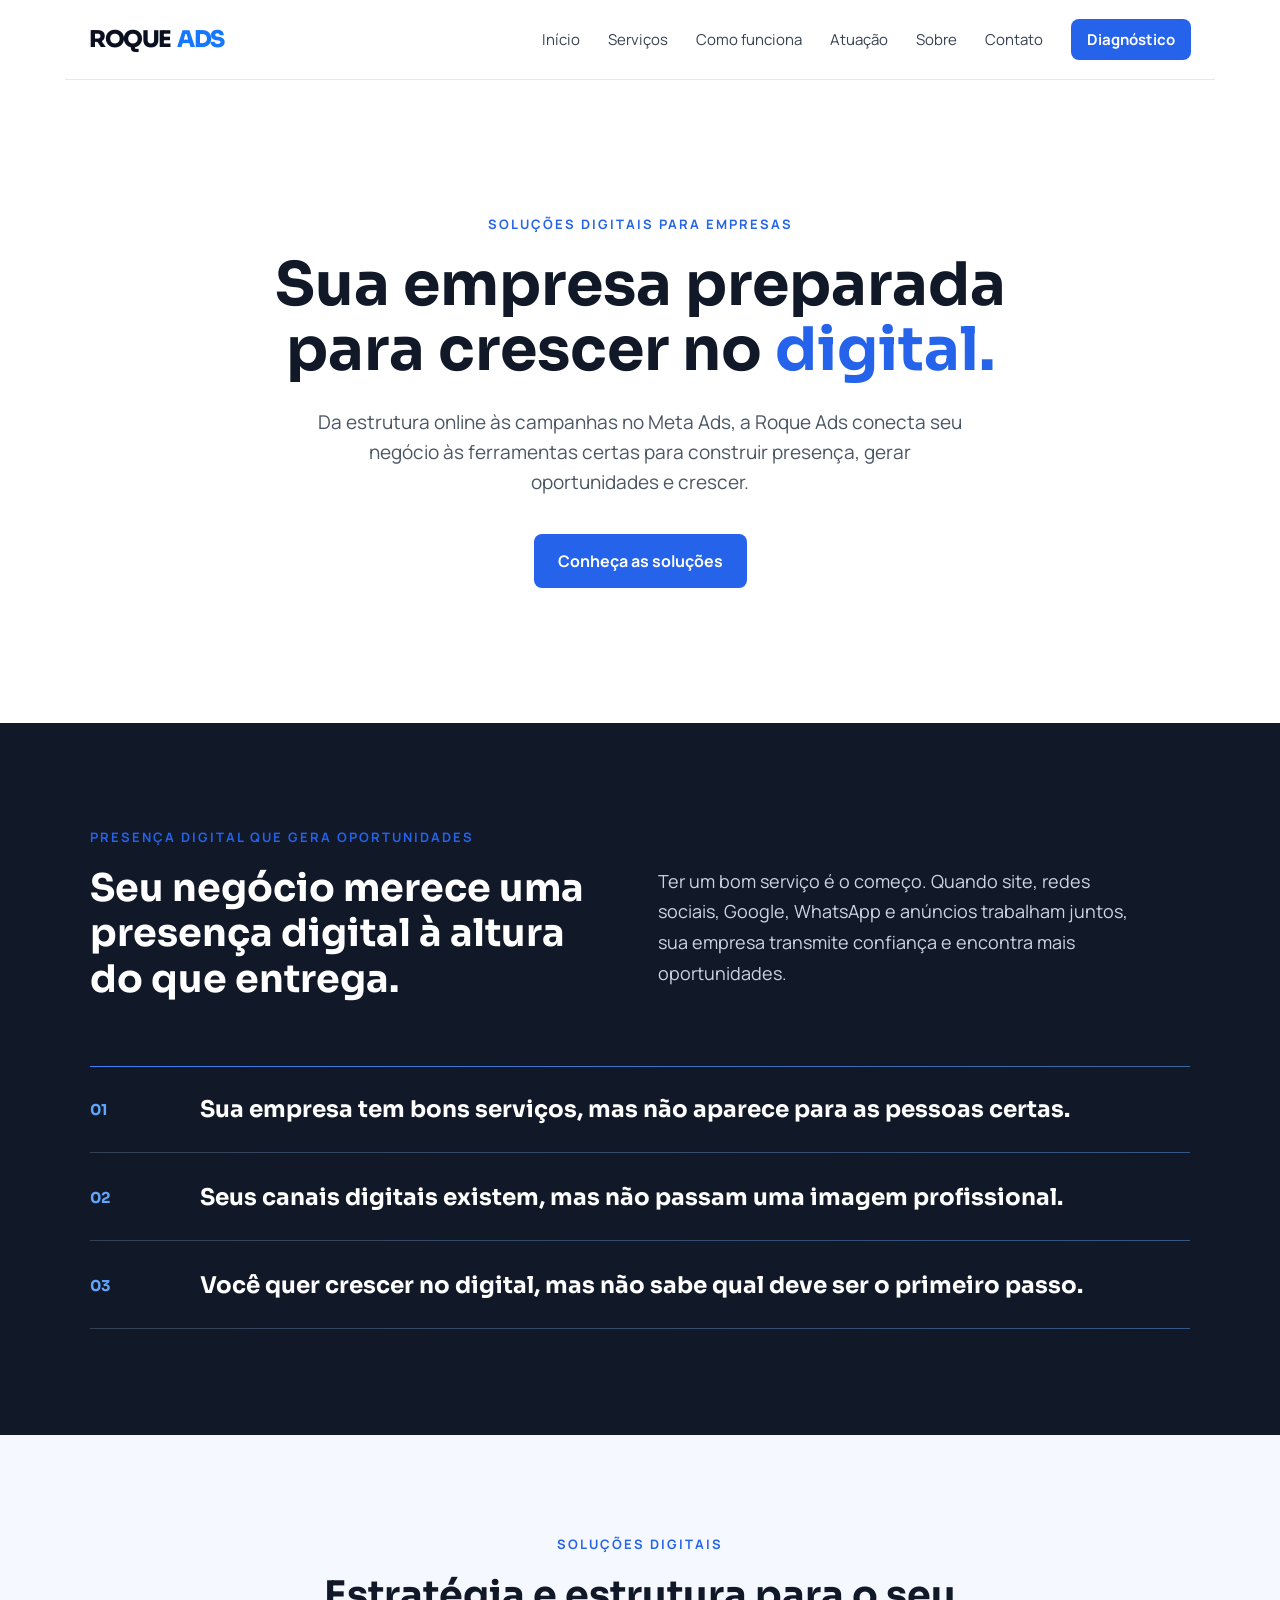
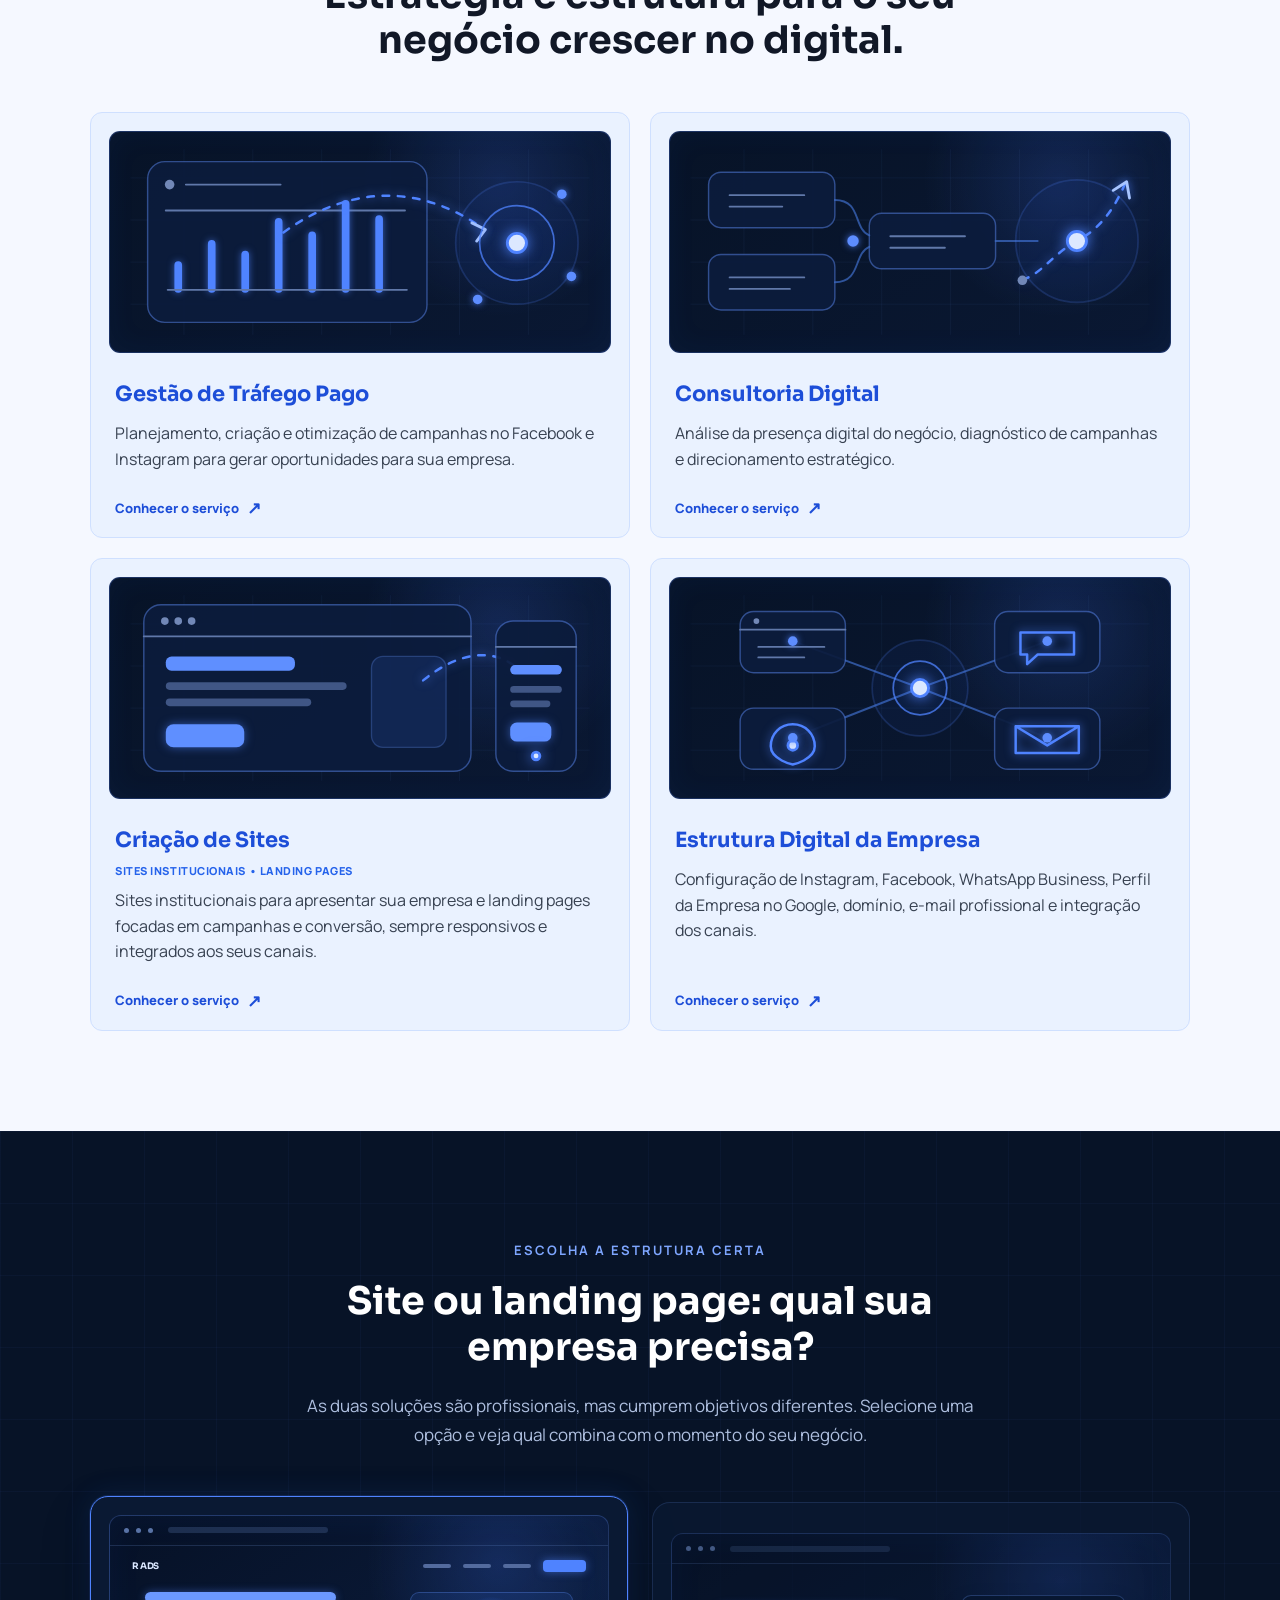
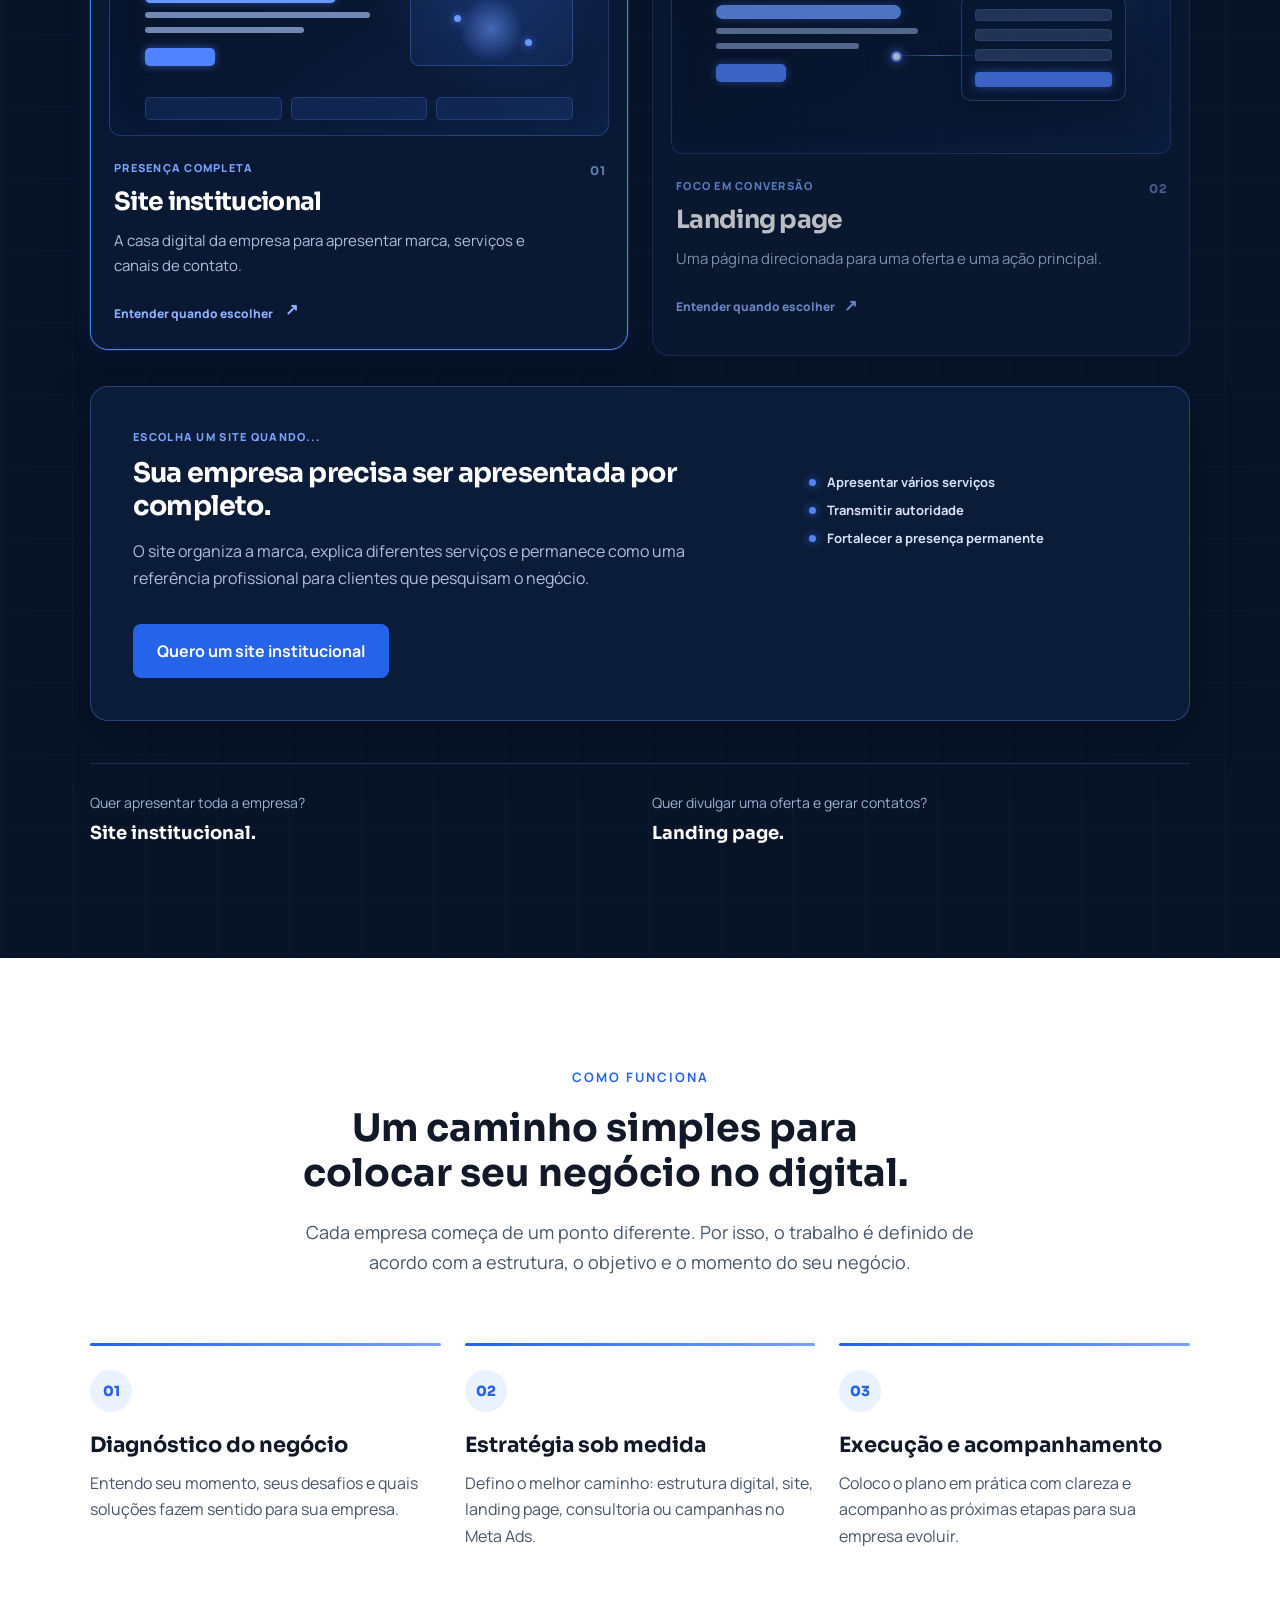
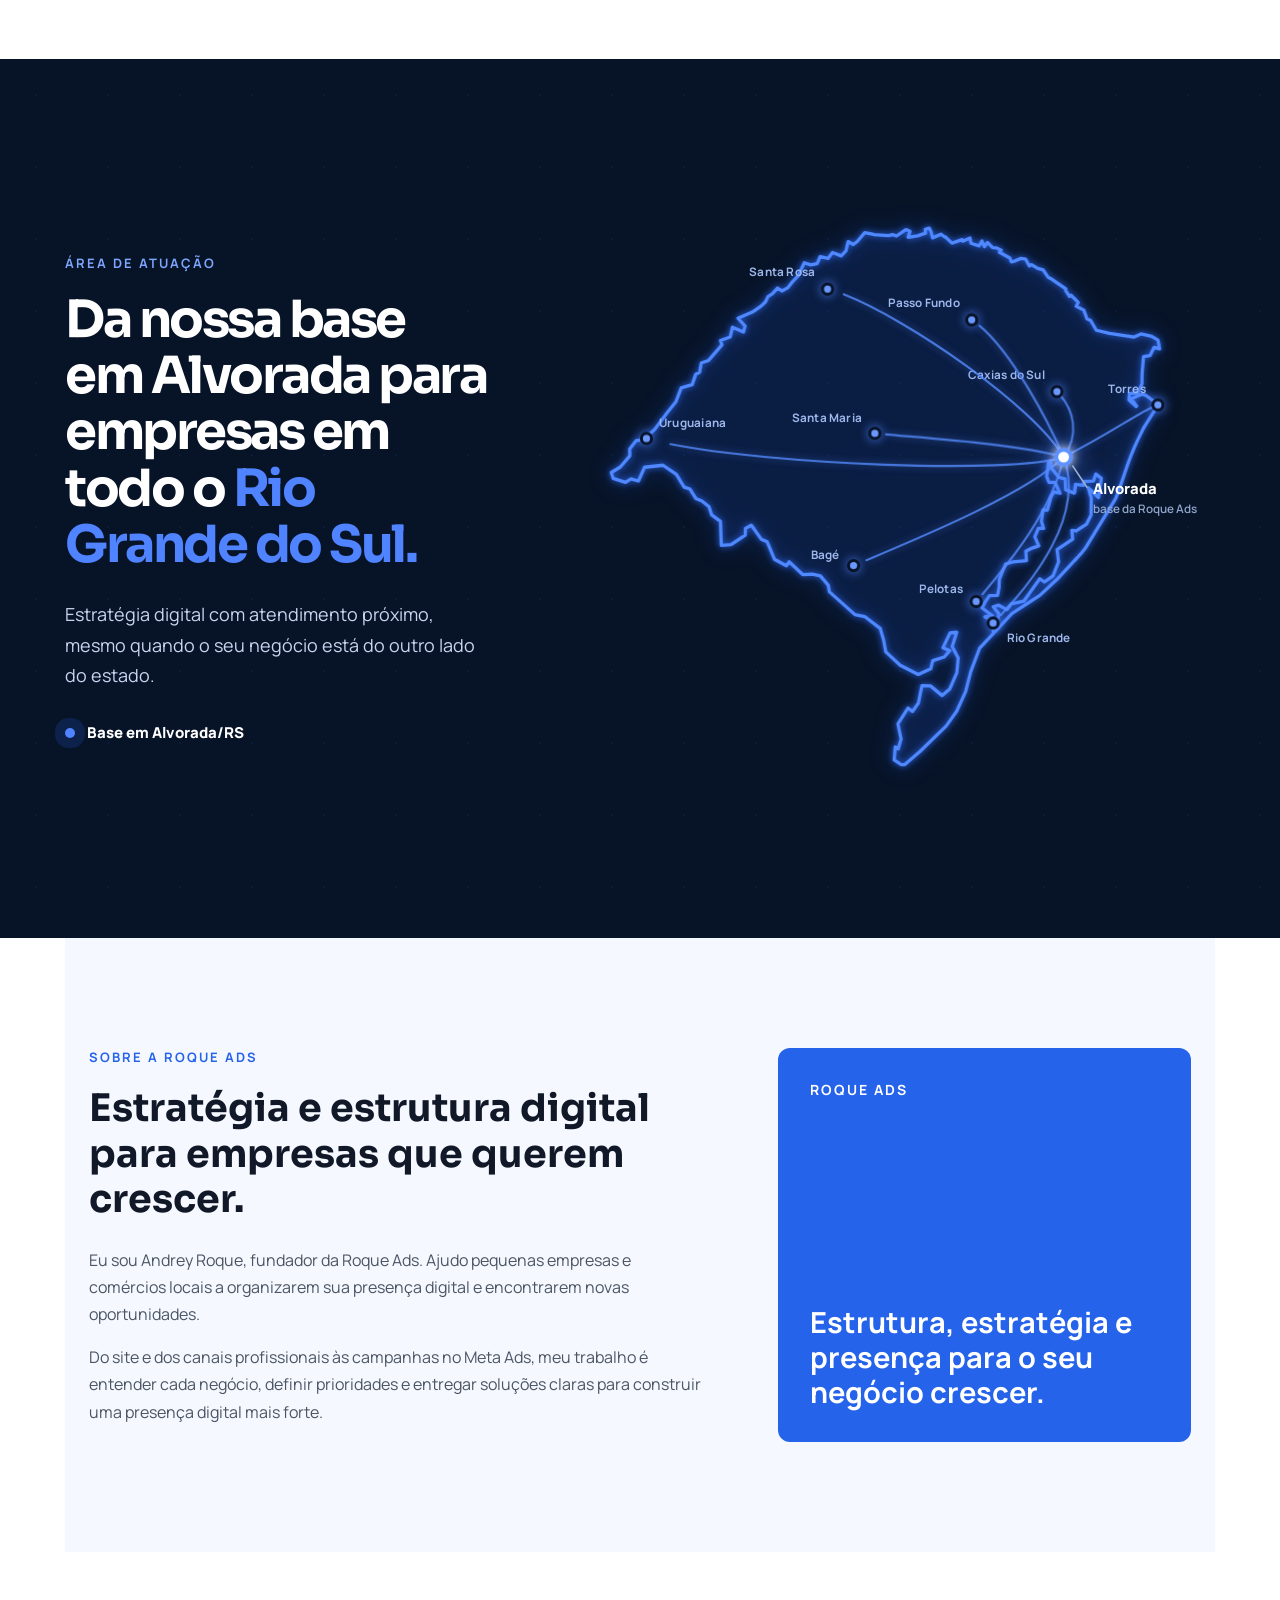
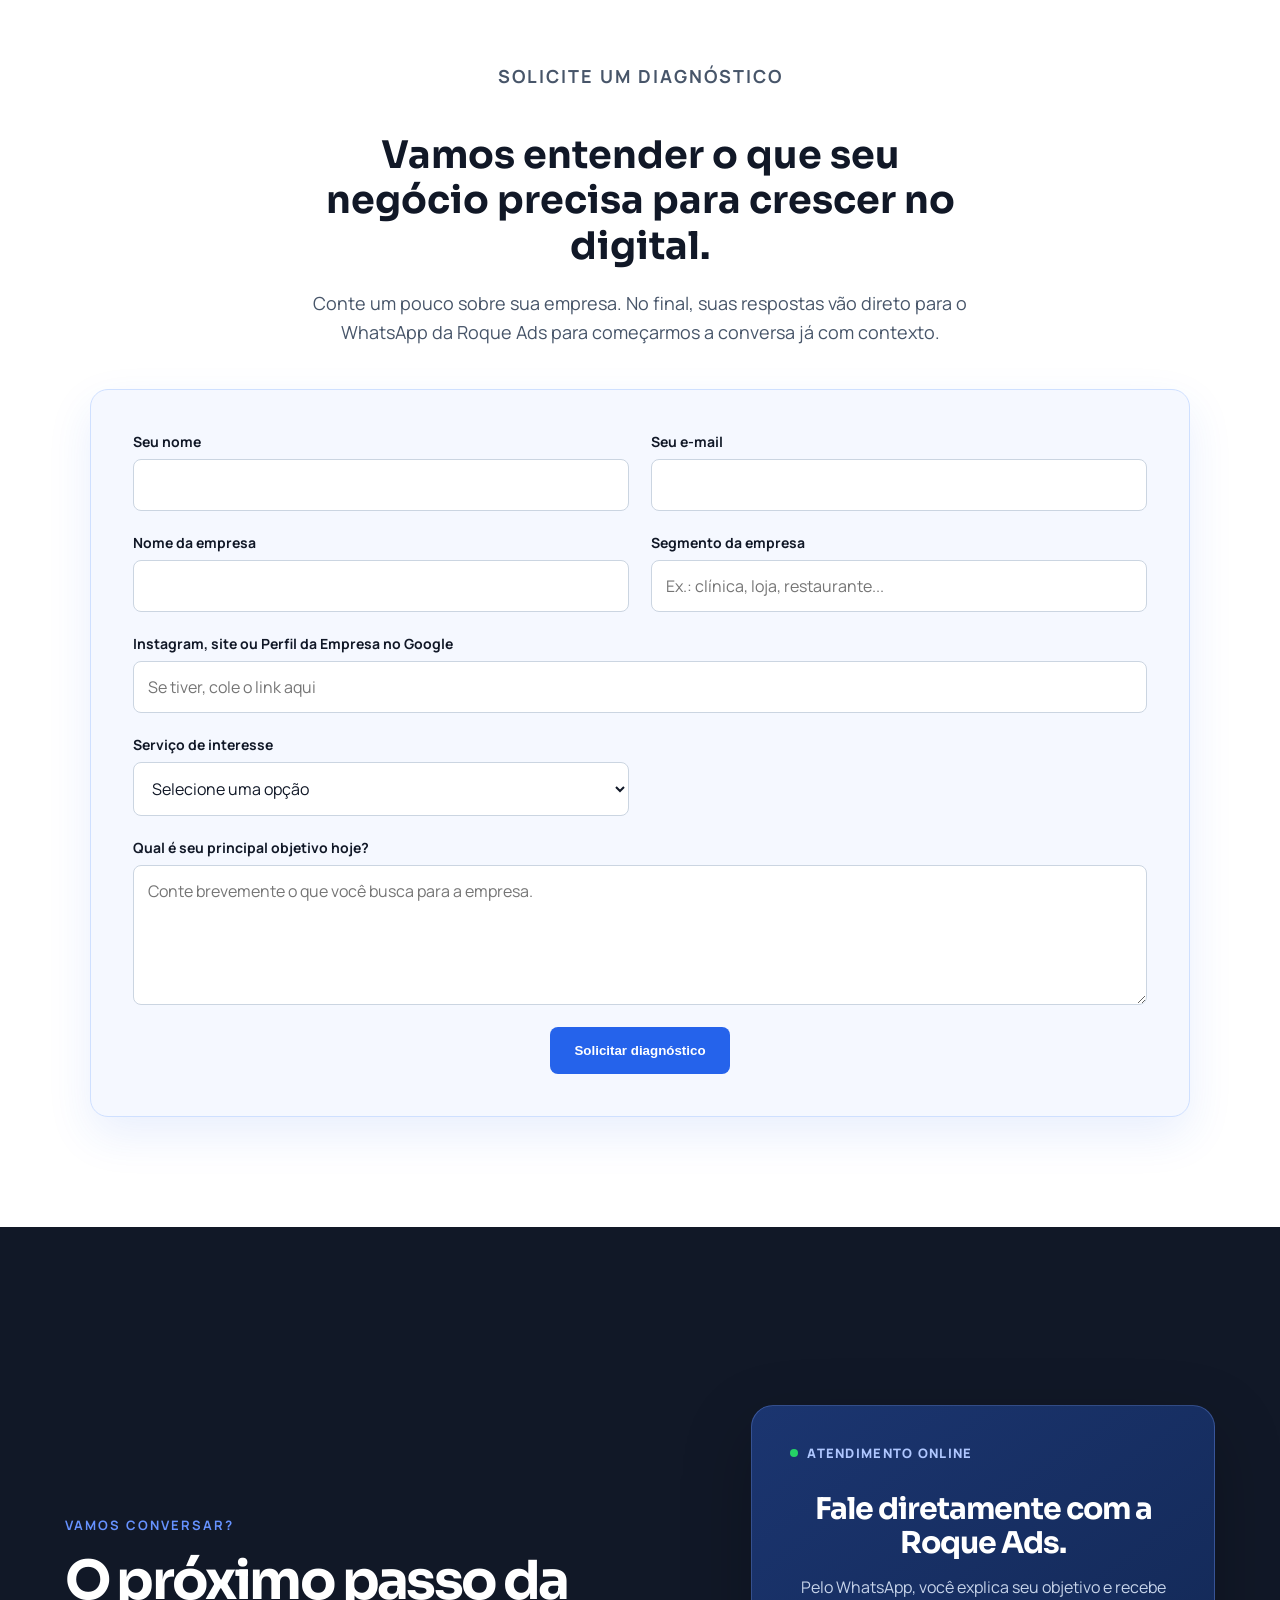
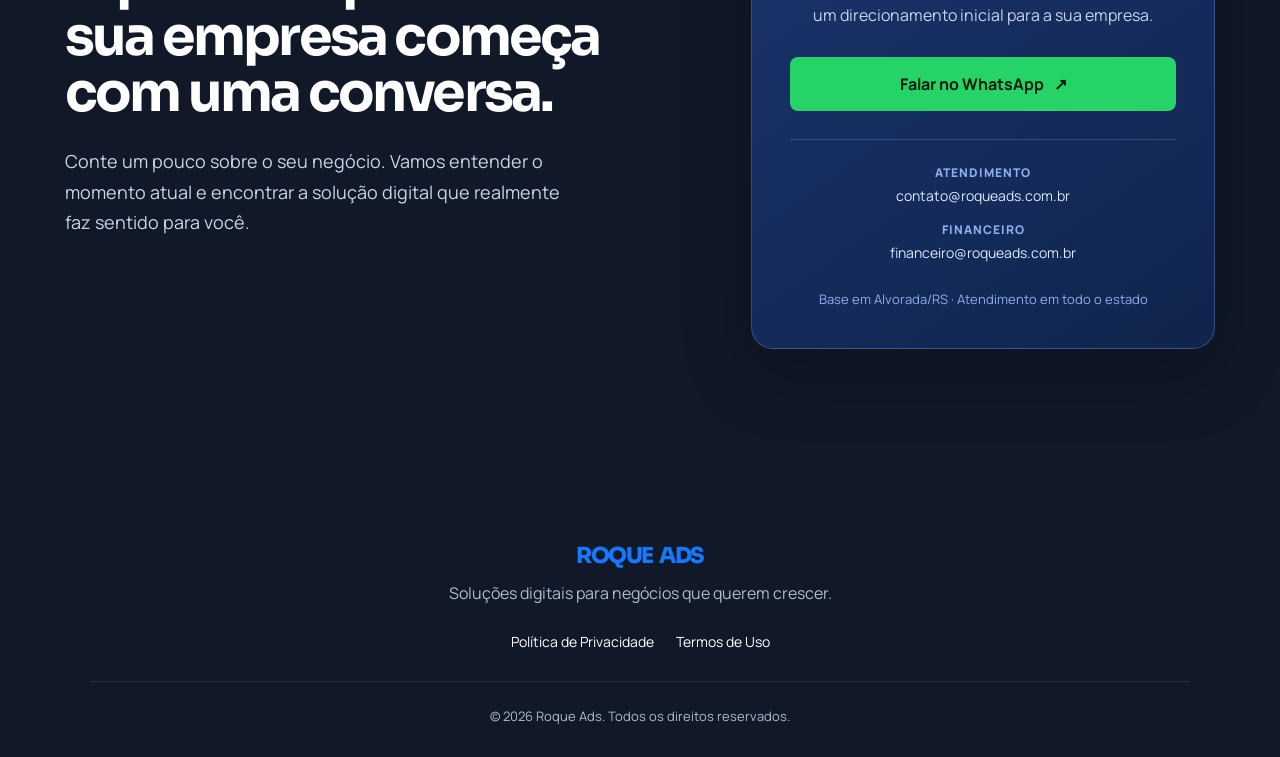
==== commit f9db6060: "Update index.html" ====
--- a/index.html
+++ b/index.html
@@ -4,7 +4,7 @@
   <meta charset="UTF-8">
   <meta name="viewport" content="width=device-width, initial-scale=1.0">
  <title>Roque Ads | Tráfego Pago, Sites e Estrutura Digital</title>
-  <meta name="description" content="Gestão de tráfego pago, criação de sites e landing pages, consultoria e estrutura digital para empresas e comércios locais.">
+  <meta name="description" content="Gestão de tráfego pago, criação de sites, landing pages e estrutura digital para empresas que querem fortalecer sua presença no digital.">
  <link rel="icon" type="image/svg+xml" href="/favicon.svg?v=3">
   <link rel="stylesheet" href="style.css">
   <link rel="preconnect" href="https://fonts.googleapis.com">
@@ -1355,5 +1355,50 @@
   });
 })();
 </script>
+  <script>
+(() => {
+  const problema = document.querySelector(".problema");
+
+  if (!problema || !("IntersectionObserver" in window)) {
+    return;
+  }
+
+  const intro = problema.querySelector(".problema-intro");
+  const lista = problema.querySelector(".problemas-lista");
+  const itens = [...problema.querySelectorAll(".problemas-lista article")];
+
+  problema.classList.add("problema-animavel");
+
+  itens.forEach((item, index) => {
+    item.style.setProperty(
+      "--problema-delay",
+      `${index * 170}ms`
+    );
+  });
+
+  const observer = new IntersectionObserver(
+    (entries, obs) => {
+      entries.forEach((entry) => {
+        if (!entry.isIntersecting) return;
+
+        entry.target.classList.add("visivel");
+        obs.unobserve(entry.target);
+      });
+    },
+    {
+      threshold: 0.18,
+      rootMargin: "0px 0px -8% 0px"
+    }
+  );
+
+  if (intro) observer.observe(intro);
+
+  if (lista) observer.observe(lista);
+
+  itens.forEach((item) => {
+    observer.observe(item);
+  });
+})();
+</script>
 </body>
 </html>
--- a/style.css
+++ b/style.css
@@ -4045,3 +4045,197 @@
   }
 
 }
+/* =========================================================
+   ANIMAÇÃO — PRESENÇA DIGITAL
+   ========================================================= */
+
+/* Só esconde elementos se o JS estiver funcionando */
+.problema.problema-animavel .problema-intro > * {
+  opacity: 0;
+  transform: translateY(22px);
+  transition:
+    opacity 0.65s ease,
+    transform 0.65s cubic-bezier(0.22, 1, 0.36, 1);
+}
+
+.problema.problema-animavel .problema-intro.visivel > * {
+  opacity: 1;
+  transform: translateY(0);
+}
+
+.problema.problema-animavel .problema-intro.visivel > *:nth-child(1) {
+  transition-delay: 0.05s;
+}
+
+.problema.problema-animavel .problema-intro.visivel > *:nth-child(2) {
+  transition-delay: 0.15s;
+}
+
+.problema.problema-animavel .problema-intro.visivel > *:nth-child(3) {
+  transition-delay: 0.25s;
+}
+
+
+/* ---------- LINHAS ---------- */
+
+.problema.problema-animavel .problemas-lista {
+  position: relative;
+  border-top-color: transparent;
+}
+
+.problema.problema-animavel .problemas-lista::before {
+  content: "";
+  position: absolute;
+  top: 0;
+  left: 0;
+
+  width: 100%;
+  height: 1px;
+
+  background: linear-gradient(
+    90deg,
+    #3b82f6,
+    rgba(96, 165, 250, 0.55)
+  );
+
+  transform: scaleX(0);
+  transform-origin: left center;
+
+  transition: transform 0.9s cubic-bezier(0.22, 1, 0.36, 1);
+}
+
+.problema.problema-animavel .problemas-lista.visivel::before {
+  transform: scaleX(1);
+}
+
+
+/* ---------- ITENS 01 / 02 / 03 ---------- */
+
+.problema.problema-animavel .problemas-lista article {
+  position: relative;
+
+  opacity: 0;
+  transform: translateX(28px);
+
+  border-bottom-color: transparent;
+
+  transition:
+    opacity 0.65s ease,
+    transform 0.65s cubic-bezier(0.22, 1, 0.36, 1),
+    background-color 0.3s ease;
+
+  transition-delay: var(--problema-delay, 0ms);
+}
+
+
+/* Linha inferior de cada item */
+.problema.problema-animavel .problemas-lista article::after {
+  content: "";
+  position: absolute;
+
+  left: 0;
+  bottom: 0;
+
+  width: 100%;
+  height: 1px;
+
+  background: linear-gradient(
+    90deg,
+    #334155,
+    rgba(96, 165, 250, 0.45)
+  );
+
+  transform: scaleX(0);
+  transform-origin: left center;
+
+  transition: transform 0.8s cubic-bezier(0.22, 1, 0.36, 1);
+
+  transition-delay: calc(var(--problema-delay, 0ms) + 120ms);
+}
+
+.problema.problema-animavel .problemas-lista article.visivel {
+  opacity: 1;
+  transform: translateX(0);
+}
+
+.problema.problema-animavel .problemas-lista article.visivel::after {
+  transform: scaleX(1);
+}
+
+
+/* ---------- NÚMEROS ---------- */
+
+.problema .problemas-lista span {
+  transition:
+    color 0.3s ease,
+    transform 0.3s ease,
+    text-shadow 0.3s ease;
+}
+
+.problema.problema-animavel .problemas-lista article.visivel span {
+  animation: problema-numero-glow 1.1s ease-out 1;
+  animation-delay: calc(var(--problema-delay, 0ms) + 250ms);
+}
+
+@keyframes problema-numero-glow {
+
+  0% {
+    transform: scale(1);
+    text-shadow: 0 0 0 rgba(96, 165, 250, 0);
+  }
+
+  45% {
+    transform: scale(1.12);
+    text-shadow:
+      0 0 10px rgba(96, 165, 250, 0.75),
+      0 0 22px rgba(37, 99, 235, 0.35);
+  }
+
+  100% {
+    transform: scale(1);
+    text-shadow: 0 0 0 rgba(96, 165, 250, 0);
+  }
+
+}
+
+
+/* ---------- HOVER NO PC ---------- */
+
+@media (hover: hover) and (pointer: fine) {
+
+  .problema .problemas-lista article {
+    padding-left: 0;
+    padding-right: 0;
+  }
+
+  .problema .problemas-lista article.visivel:hover {
+    transform: translateX(8px);
+    background: rgba(59, 130, 246, 0.035);
+  }
+
+  .problema .problemas-lista article:hover span {
+    color: #93baff;
+
+    text-shadow:
+      0 0 10px rgba(96, 165, 250, 0.45);
+  }
+
+}
+
+
+/* ---------- REDUZ MOVIMENTO SE O USUÁRIO PEDIR ---------- */
+
+@media (prefers-reduced-motion: reduce) {
+
+  .problema.problema-animavel .problema-intro > *,
+  .problema.problema-animavel .problemas-lista,
+  .problema.problema-animavel .problemas-lista article,
+  .problema.problema-animavel .problemas-lista::before,
+  .problema.problema-animavel .problemas-lista article::after {
+    opacity: 1;
+    transform: none;
+    transition: none;
+    animation: none;
+  }
+
+}
